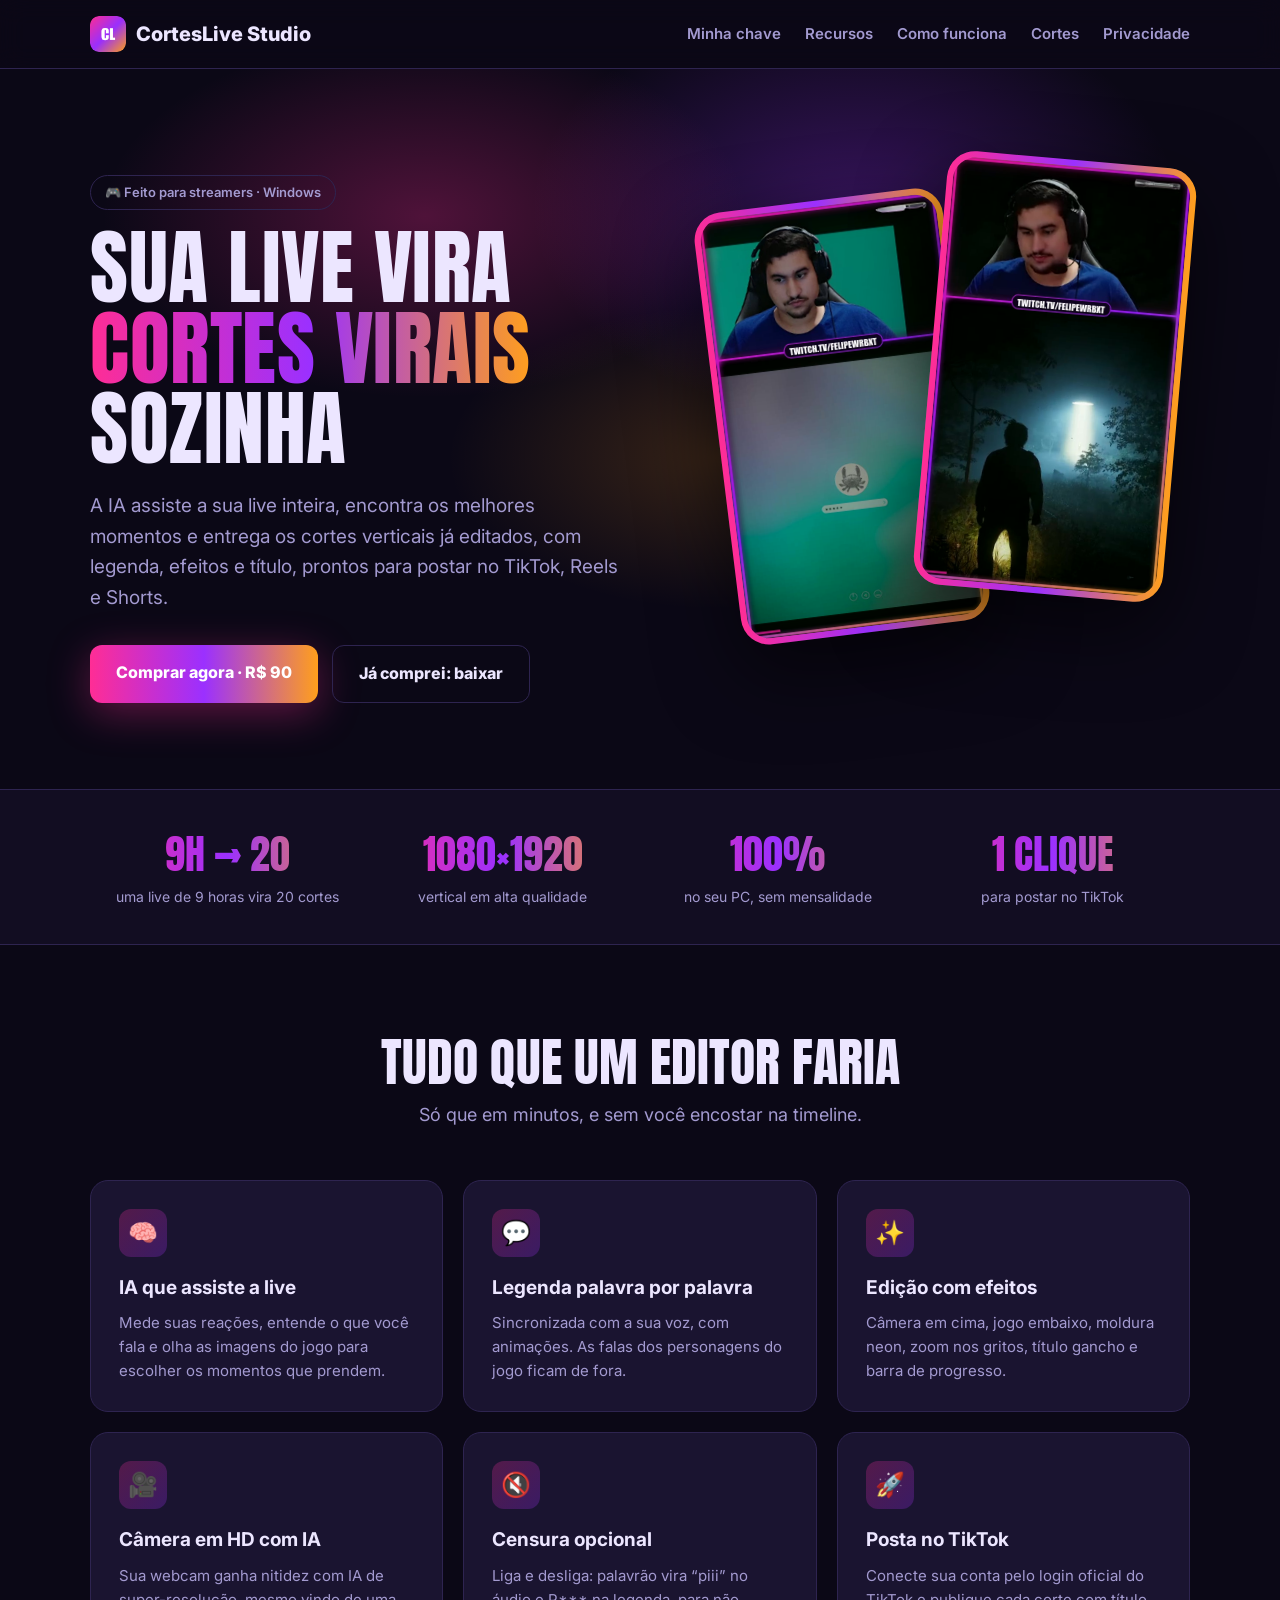
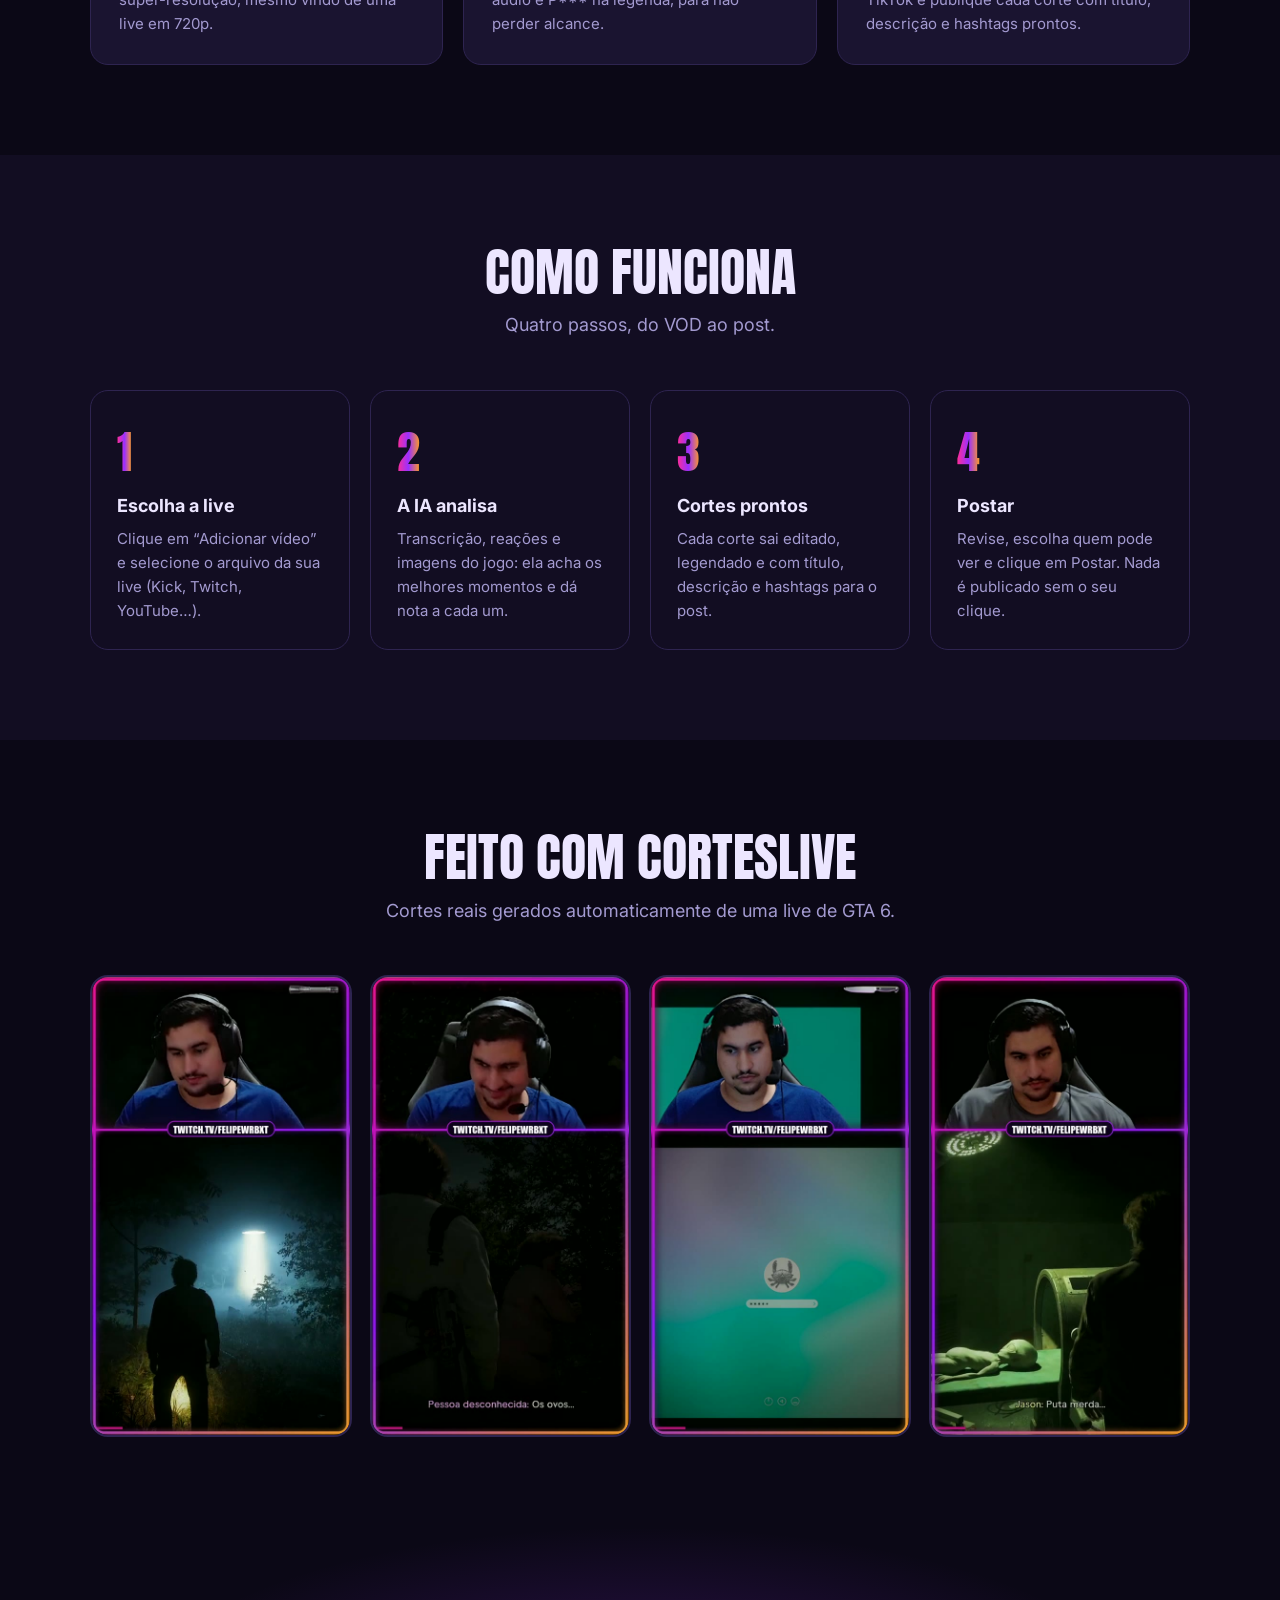
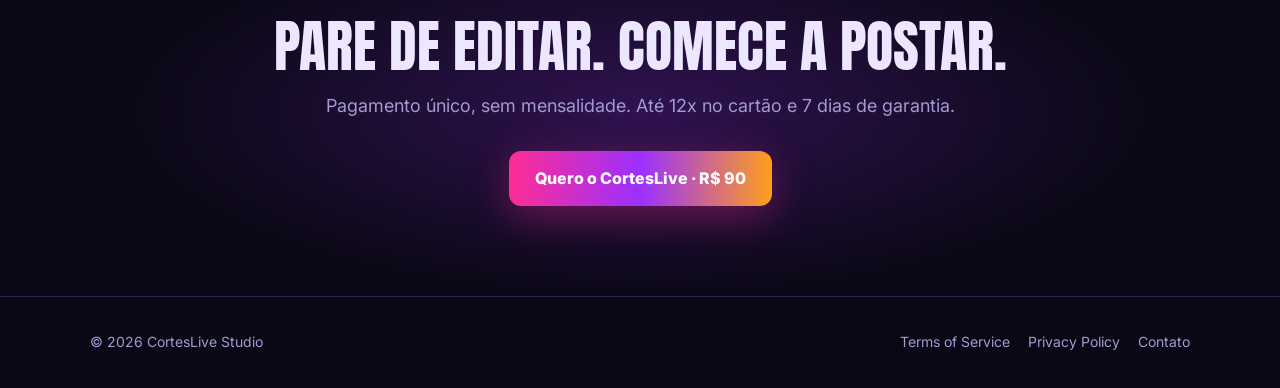
==== index.html @ 5f3146fd "Add files via upload" ====
<!doctype html>
<html lang="pt-BR">
<head>
<meta charset="utf-8">
<meta name="viewport" content="width=device-width, initial-scale=1">
<title>CortesLive Studio · Cortes automáticos das suas lives para TikTok</title>
<meta name="description" content="A IA assiste a sua live, encontra os melhores momentos e entrega cortes verticais editados, com legenda e efeitos, prontos para o TikTok, Reels e Shorts.">
<link rel="icon" href="logo.png">
<link rel="preconnect" href="https://fonts.googleapis.com">
<link rel="preconnect" href="https://fonts.gstatic.com" crossorigin>
<link href="https://fonts.googleapis.com/css2?family=Anton&family=Inter:wght@400;600;800&display=swap" rel="stylesheet">
<link rel="stylesheet" href="style.css">
</head>
<body>
<header><div class="wrap">
  <a class="marca" href="./"><img src="logo.png" alt="">CortesLive Studio</a>
  <nav><a href="minha-chave.html">Minha chave</a><a href="#recursos">Recursos</a><a href="#como">Como funciona</a><a href="#cortes">Cortes</a><a href="privacy.html">Privacidade</a></nav>
</div></header>

<div class="capa"><div class="wrap">
  <div>
    <span class="selo">🎮 Feito para streamers · Windows</span>
    <h1>Sua live vira <span>cortes virais</span> sozinha</h1>
    <p>A IA assiste a sua live inteira, encontra os melhores momentos e entrega os cortes verticais já editados, com legenda, efeitos e título, prontos para postar no TikTok, Reels e Shorts.</p>
    <div class="botoes">
      <a class="bt pri" href="https://pay.hotmart.com/Q108612296G">Comprar agora · R$ 90</a>
      <a class="bt sec" href="minha-chave.html">Já comprei: baixar</a>
    </div>
  </div>
  <div class="celulares">
    <div class="cel a"><img src="corte3.jpg" alt="Exemplo de corte vertical"></div>
    <div class="cel b"><img src="corte2.jpg" alt="Exemplo de corte vertical com OVNI"></div>
  </div>
</div></div>

<div class="numeros"><div class="wrap">
  <div><b>9H → 20</b><span>uma live de 9 horas vira 20 cortes</span></div>
  <div><b>1080×1920</b><span>vertical em alta qualidade</span></div>
  <div><b>100%</b><span>no seu PC, sem mensalidade</span></div>
  <div><b>1 CLIQUE</b><span>para postar no TikTok</span></div>
</div></div>

<section id="recursos"><div class="wrap">
  <div class="titulo-sec"><h2>Tudo que um editor faria</h2><p>Só que em minutos, e sem você encostar na timeline.</p></div>
  <div class="grade">
    <div class="card"><div class="ic">🧠</div><h3>IA que assiste a live</h3><p>Mede suas reações, entende o que você fala e olha as imagens do jogo para escolher os momentos que prendem.</p></div>
    <div class="card"><div class="ic">💬</div><h3>Legenda palavra por palavra</h3><p>Sincronizada com a sua voz, com animações. As falas dos personagens do jogo ficam de fora.</p></div>
    <div class="card"><div class="ic">✨</div><h3>Edição com efeitos</h3><p>Câmera em cima, jogo embaixo, moldura neon, zoom nos gritos, título gancho e barra de progresso.</p></div>
    <div class="card"><div class="ic">🎥</div><h3>Câmera em HD com IA</h3><p>Sua webcam ganha nitidez com IA de super-resolução, mesmo vindo de uma live em 720p.</p></div>
    <div class="card"><div class="ic">🔇</div><h3>Censura opcional</h3><p>Liga e desliga: palavrão vira “piii” no áudio e P*** na legenda, para não perder alcance.</p></div>
    <div class="card"><div class="ic">🚀</div><h3>Posta no TikTok</h3><p>Conecte sua conta pelo login oficial do TikTok e publique cada corte com título, descrição e hashtags prontos.</p></div>
  </div>
</div></section>

<section id="como" style="background:var(--bg2)"><div class="wrap">
  <div class="titulo-sec"><h2>Como funciona</h2><p>Quatro passos, do VOD ao post.</p></div>
  <div class="passos">
    <div class="passo"><h3>Escolha a live</h3><p>Clique em “Adicionar vídeo” e selecione o arquivo da sua live (Kick, Twitch, YouTube…).</p></div>
    <div class="passo"><h3>A IA analisa</h3><p>Transcrição, reações e imagens do jogo: ela acha os melhores momentos e dá nota a cada um.</p></div>
    <div class="passo"><h3>Cortes prontos</h3><p>Cada corte sai editado, legendado e com título, descrição e hashtags para o post.</p></div>
    <div class="passo"><h3>Postar</h3><p>Revise, escolha quem pode ver e clique em Postar. Nada é publicado sem o seu clique.</p></div>
  </div>
</div></section>

<section id="cortes"><div class="wrap">
  <div class="titulo-sec"><h2>Feito com CortesLive</h2><p>Cortes reais gerados automaticamente de uma live de GTA 6.</p></div>
  <div class="galeria">
    <img src="corte2.jpg" alt="Corte: OVNI na floresta">
    <img src="corte1.jpg" alt="Corte de live">
    <img src="corte3.jpg" alt="Corte de live">
    <img src="corte4.jpg" alt="Corte de live">
  </div>
</div></section>

<section class="cta"><div class="wrap">
  <h2>Pare de editar. Comece a postar.</h2>
  <p>Pagamento único, sem mensalidade. Até 12x no cartão e 7 dias de garantia.</p>
  <a class="bt pri" href="https://pay.hotmart.com/Q108612296G">Quero o CortesLive · R$ 90</a>
</div></section>

<footer><div class="wrap">
  <span>© 2026 CortesLive Studio</span>
  <span><a href="terms.html">Terms of Service</a><a href="privacy.html">Privacy Policy</a><a href="mailto:fsmvcsm@gmail.com">Contato</a></span>
</div></footer>
</body>
</html>
---- style.css ----
:root {
  --bg: #0b0816; --bg2: #120d22; --card: #1a1430; --line: #2e2450;
  --txt: #ece6ff; --sub: #a39ad0; --rosa: #ff2d95; --roxo: #9b30ff; --lar: #ff9f1c;
  --grad: linear-gradient(90deg, var(--rosa), var(--roxo) 50%, var(--lar));
}
* { box-sizing: border-box; margin: 0; padding: 0; }
html { scroll-behavior: smooth; }
body { background: var(--bg); color: var(--txt); font: 16px/1.6 'Inter', system-ui, sans-serif; overflow-x: hidden; }
a { color: inherit; text-decoration: none; }
.wrap { max-width: 1140px; margin: 0 auto; padding: 0 20px; }

/* topo */
header { position: sticky; top: 0; z-index: 10; background: rgba(11, 8, 22, .82); backdrop-filter: blur(12px); border-bottom: 1px solid var(--line); }
header .wrap { display: flex; align-items: center; justify-content: space-between; height: 68px; }
.marca { display: flex; align-items: center; gap: 10px; font: 800 20px 'Inter'; }
.marca img { width: 36px; height: 36px; border-radius: 9px; }
nav a { margin-left: 24px; color: var(--sub); font-weight: 600; font-size: 15px; transition: color .2s; }
nav a:hover { color: #fff; }

/* capa */
.capa { position: relative; padding: 90px 0 70px; overflow: hidden; }
.capa::before { content: ""; position: absolute; inset: -30% -10% auto; height: 120%;
  background: radial-gradient(closest-side, rgba(255, 45, 149, .28), transparent 70%) 15% 30% / 60% 60% no-repeat,
              radial-gradient(closest-side, rgba(155, 48, 255, .30), transparent 70%) 85% 20% / 60% 70% no-repeat,
              radial-gradient(closest-side, rgba(255, 159, 28, .18), transparent 70%) 60% 90% / 50% 50% no-repeat; z-index: -1; }
.capa .wrap { display: grid; grid-template-columns: 1.1fr .9fr; gap: 48px; align-items: center; }
.selo { display: inline-block; padding: 6px 14px; border: 1px solid var(--line); border-radius: 999px; color: var(--sub); font-size: 13px; font-weight: 600; margin-bottom: 18px; }
h1 { font: 400 clamp(44px, 7vw, 82px)/.98 'Anton', Impact, sans-serif; letter-spacing: .5px; text-transform: uppercase; }
h1 span { background: var(--grad); -webkit-background-clip: text; background-clip: text; color: transparent; }
.capa p { color: var(--sub); font-size: 19px; margin: 22px 0 32px; max-width: 540px; }
.botoes { display: flex; gap: 14px; flex-wrap: wrap; }
.bt { display: inline-block; padding: 15px 26px; border-radius: 12px; font-weight: 800; }
.bt.pri { background: var(--grad); color: #fff; box-shadow: 0 10px 40px rgba(255, 45, 149, .35); }
.bt.sec { border: 1px solid var(--line); color: var(--txt); }
.bt:hover { transform: translateY(-2px); }
.bt { transition: transform .2s; }

.celulares { position: relative; height: 560px; }
.cel { position: absolute; width: 250px; border-radius: 28px; padding: 6px; background: var(--grad); box-shadow: 0 30px 80px rgba(0, 0, 0, .6); }
.cel img { display: block; width: 100%; border-radius: 23px; }
.cel.a { left: 0; top: 40px; transform: rotate(-7deg); }
.cel.b { right: 10px; top: 0; transform: rotate(5deg); z-index: 2; }

/* números */
.numeros { border-block: 1px solid var(--line); background: var(--bg2); }
.numeros .wrap { display: grid; grid-template-columns: repeat(4, 1fr); text-align: center; padding: 34px 20px; }
.numeros b { display: block; font: 400 40px 'Anton', Impact; background: var(--grad); -webkit-background-clip: text; background-clip: text; color: transparent; }
.numeros span { color: var(--sub); font-size: 14px; }

/* seções */
section { padding: 90px 0; }
.titulo-sec { text-align: center; margin-bottom: 50px; }
.titulo-sec h2 { font: 400 clamp(34px, 5vw, 52px)/1.05 'Anton', Impact; text-transform: uppercase; }
.titulo-sec p { color: var(--sub); margin-top: 12px; font-size: 18px; }
.grade { display: grid; grid-template-columns: repeat(3, 1fr); gap: 20px; }
.card { background: var(--card); border: 1px solid var(--line); border-radius: 18px; padding: 28px; transition: border-color .2s, transform .2s; }
.card:hover { border-color: var(--rosa); transform: translateY(-4px); }
.card .ic { width: 48px; height: 48px; border-radius: 12px; display: grid; place-items: center; font-size: 24px; background: linear-gradient(135deg, rgba(255,45,149,.25), rgba(155,48,255,.25)); margin-bottom: 16px; }
.card h3 { font-size: 19px; margin-bottom: 8px; }
.card p { color: var(--sub); font-size: 15px; }

.passos { counter-reset: p; display: grid; grid-template-columns: repeat(4, 1fr); gap: 20px; }
.passo { position: relative; padding: 26px; border-radius: 18px; background: var(--bg2); border: 1px solid var(--line); }
.passo::before { counter-increment: p; content: counter(p); font: 400 46px 'Anton', Impact; background: var(--grad); -webkit-background-clip: text; background-clip: text; color: transparent; }
.passo h3 { margin: 6px 0; font-size: 18px; }
.passo p { color: var(--sub); font-size: 15px; }

.galeria { display: grid; grid-template-columns: repeat(4, 1fr); gap: 18px; }
.galeria img { width: 100%; border-radius: 18px; border: 2px solid var(--line); transition: transform .25s, border-color .25s; }
.galeria img:hover { transform: scale(1.03); border-color: var(--roxo); }

.cta { text-align: center; background: radial-gradient(closest-side, rgba(155,48,255,.25), transparent) center / 80% 100% no-repeat; }
.cta h2 { font: 400 clamp(34px, 5vw, 56px)/1.05 'Anton', Impact; text-transform: uppercase; }
.cta p { color: var(--sub); margin: 16px 0 30px; font-size: 18px; }

footer { border-top: 1px solid var(--line); padding: 34px 0; color: var(--sub); font-size: 14px; }
footer .wrap { display: flex; justify-content: space-between; flex-wrap: wrap; gap: 14px; }
footer a { margin-left: 18px; }
footer a:hover { color: #fff; }

/* páginas de texto */
.doc { max-width: 820px; margin: 0 auto; padding: 70px 20px 90px; }
.doc h1 { font-size: clamp(40px, 6vw, 64px); margin-bottom: 8px; }
.doc .data { color: var(--sub); margin-bottom: 36px; }
.doc h2 { font-size: 21px; margin: 32px 0 10px; }
.doc p, .doc li { color: #cfc8ee; margin-bottom: 10px; }
.doc ul { padding-left: 22px; }
.doc hr { border: 0; border-top: 1px solid var(--line); margin: 50px 0; }
.doc .lingua { display: inline-block; padding: 4px 12px; border-radius: 999px; background: var(--card); border: 1px solid var(--line); color: var(--sub); font-size: 13px; font-weight: 700; margin-bottom: 14px; }

@media (max-width: 900px) {
  .capa .wrap, .grade, .passos { grid-template-columns: 1fr; }
  .celulares { height: 470px; max-width: 420px; margin: 0 auto; width: 100%; }
  .cel { width: 200px; }
  .galeria { grid-template-columns: repeat(2, 1fr); }
  .numeros .wrap { grid-template-columns: repeat(2, 1fr); gap: 20px; }
  nav a:not(:last-child) { display: none; }
}
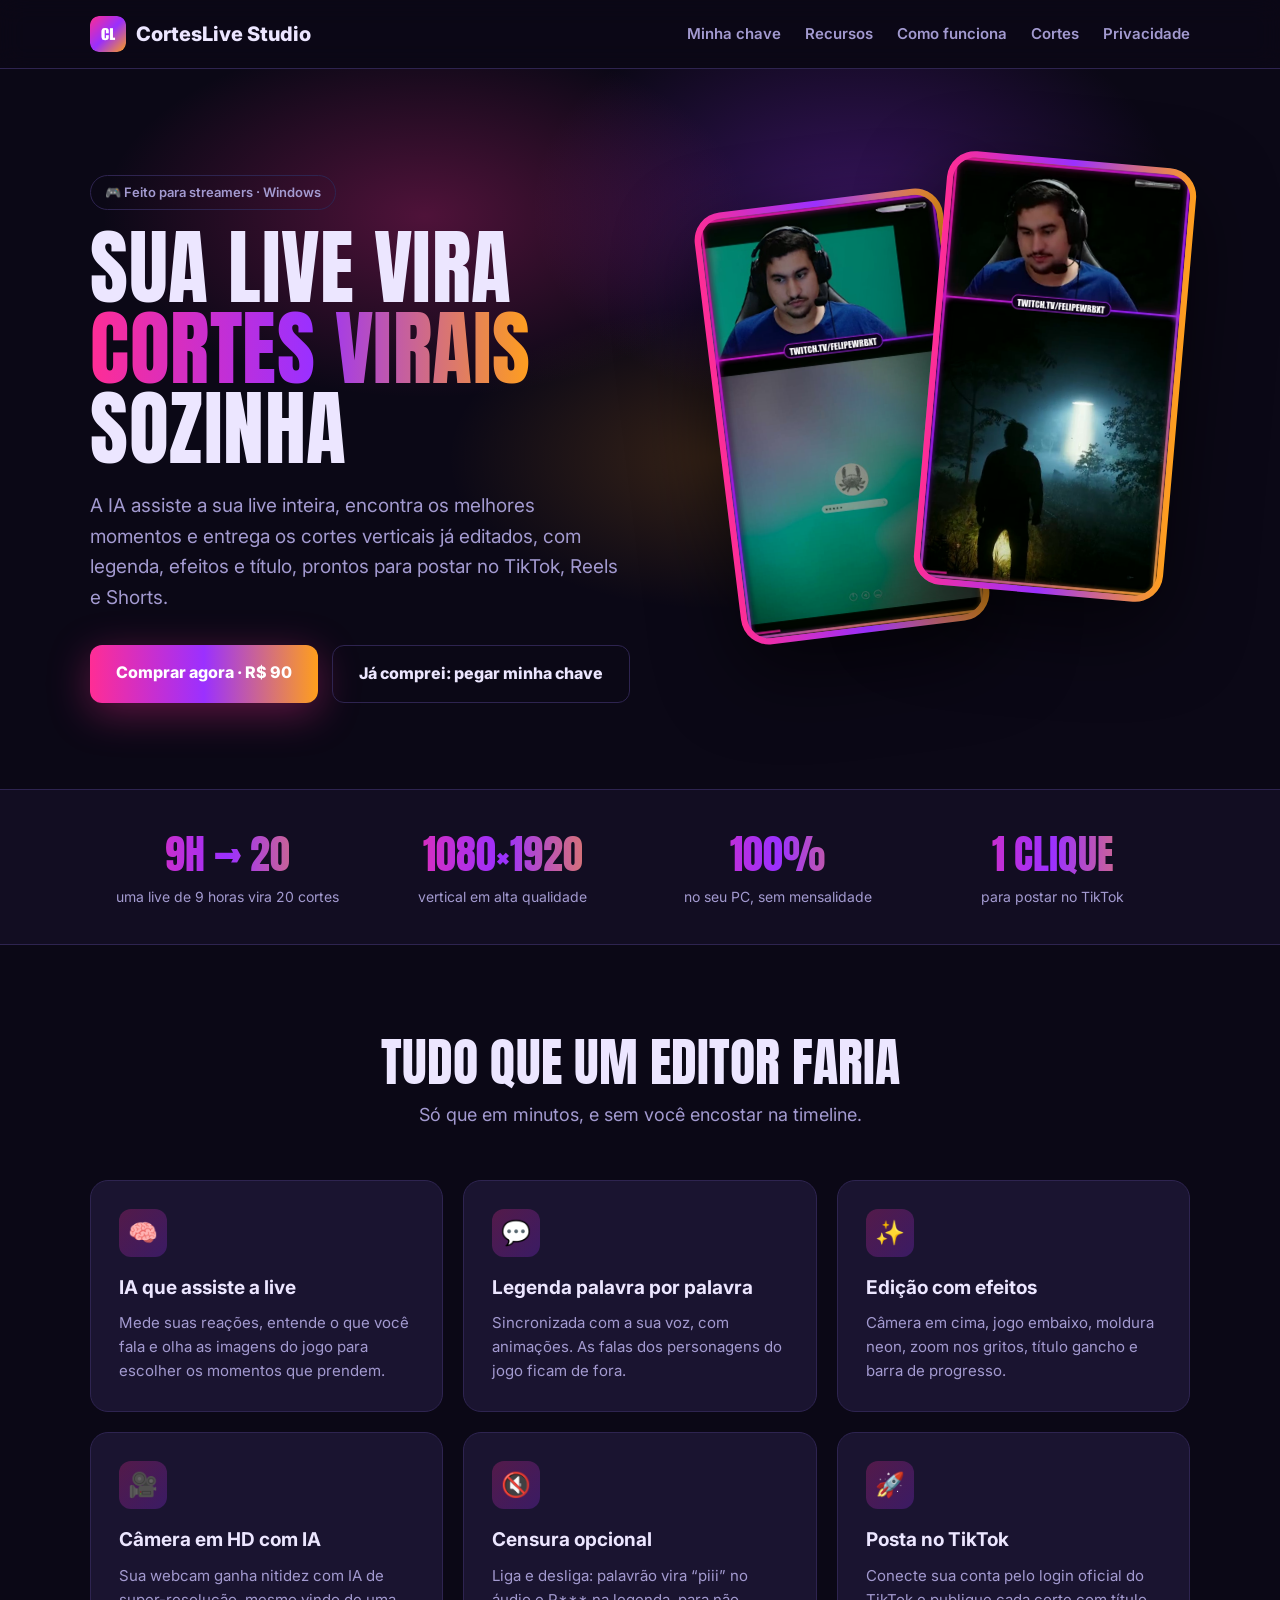
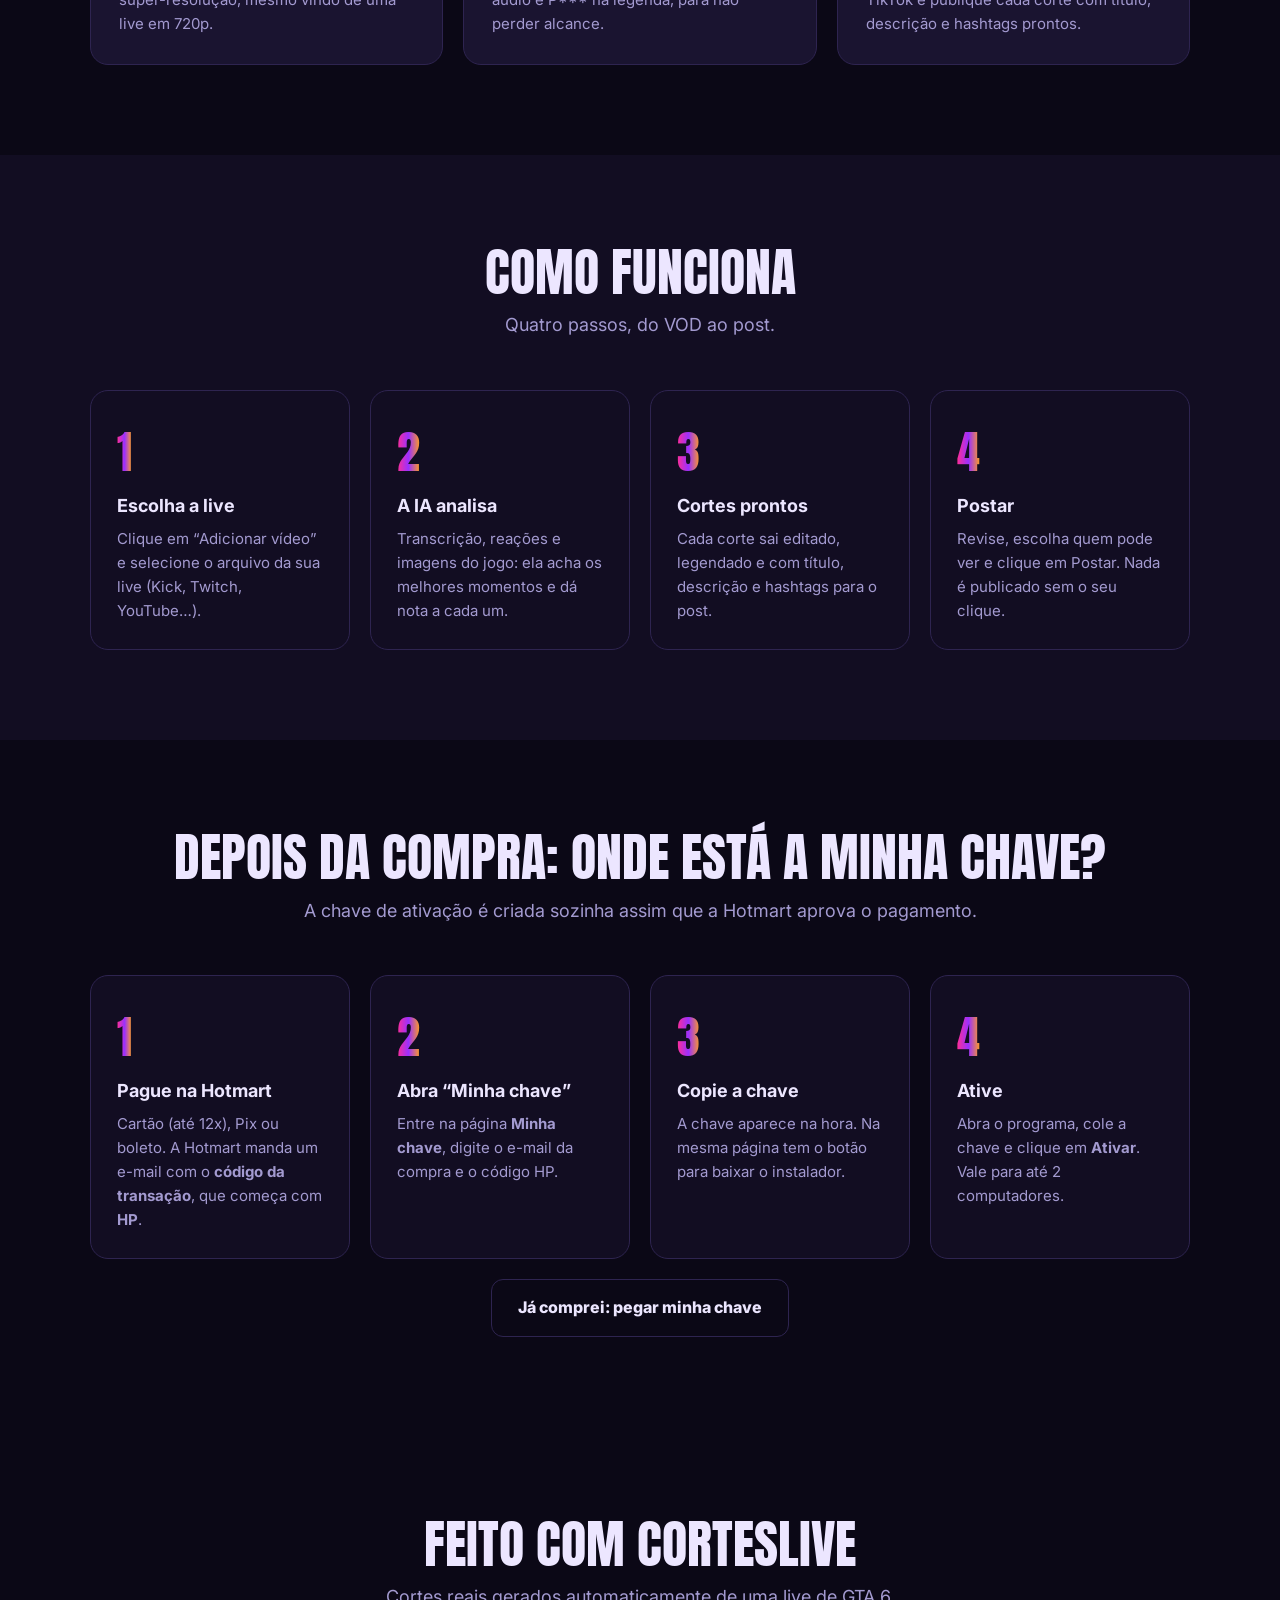
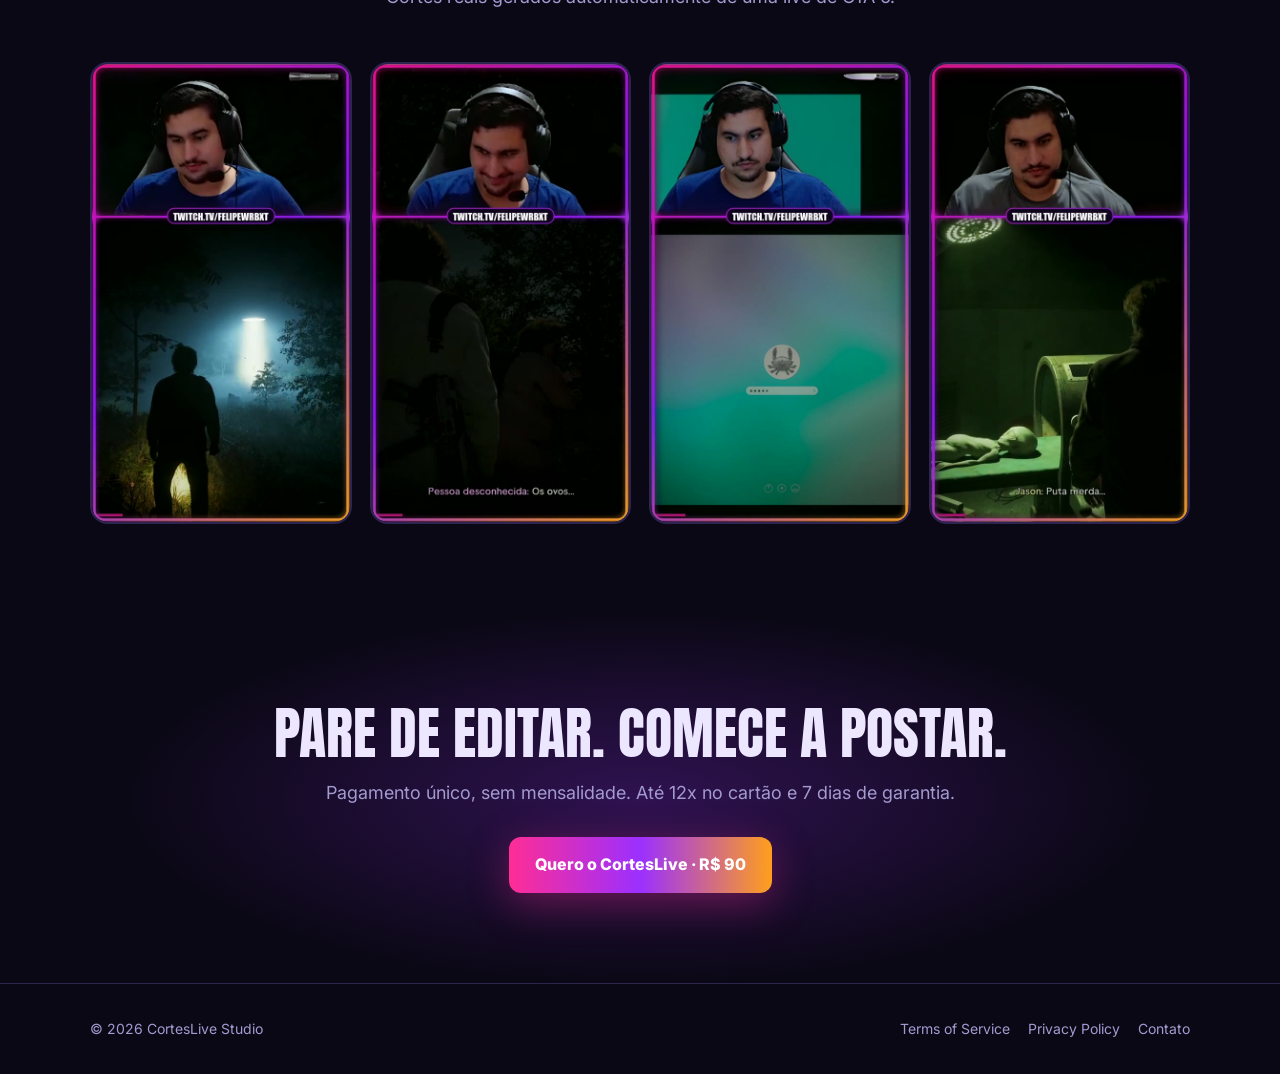
==== commit cc6917bb: "Site: explica onde pegar a chave depois da compra" ====
--- a/index.html
+++ b/index.html
@@ -24,7 +24,7 @@
     <p>A IA assiste a sua live inteira, encontra os melhores momentos e entrega os cortes verticais já editados, com legenda, efeitos e título, prontos para postar no TikTok, Reels e Shorts.</p>
     <div class="botoes">
       <a class="bt pri" href="https://pay.hotmart.com/Q108612296G">Comprar agora · R$ 90</a>
-      <a class="bt sec" href="minha-chave.html">Já comprei: baixar</a>
+      <a class="bt sec" href="minha-chave.html">Já comprei: pegar minha chave</a>
     </div>
   </div>
   <div class="celulares">
@@ -62,6 +62,17 @@
   </div>
 </div></section>
 
+<section id="chave"><div class="wrap">
+  <div class="titulo-sec"><h2>Depois da compra: onde está a minha chave?</h2><p>A chave de ativação é criada sozinha assim que a Hotmart aprova o pagamento.</p></div>
+  <div class="passos">
+    <div class="passo"><h3>Pague na Hotmart</h3><p>Cartão (até 12x), Pix ou boleto. A Hotmart manda um e-mail com o <b>código da transação</b>, que começa com <b>HP</b>.</p></div>
+    <div class="passo"><h3>Abra “Minha chave”</h3><p>Entre na página <a href="minha-chave.html"><b>Minha chave</b></a>, digite o e-mail da compra e o código HP.</p></div>
+    <div class="passo"><h3>Copie a chave</h3><p>A chave aparece na hora. Na mesma página tem o botão para baixar o instalador.</p></div>
+    <div class="passo"><h3>Ative</h3><p>Abra o programa, cole a chave e clique em <b>Ativar</b>. Vale para até 2 computadores.</p></div>
+  </div>
+  <p style="text-align:center;margin-top:20px"><a class="bt sec" href="minha-chave.html">Já comprei: pegar minha chave</a></p>
+</div></section>
+
 <section id="cortes"><div class="wrap">
   <div class="titulo-sec"><h2>Feito com CortesLive</h2><p>Cortes reais gerados automaticamente de uma live de GTA 6.</p></div>
   <div class="galeria">
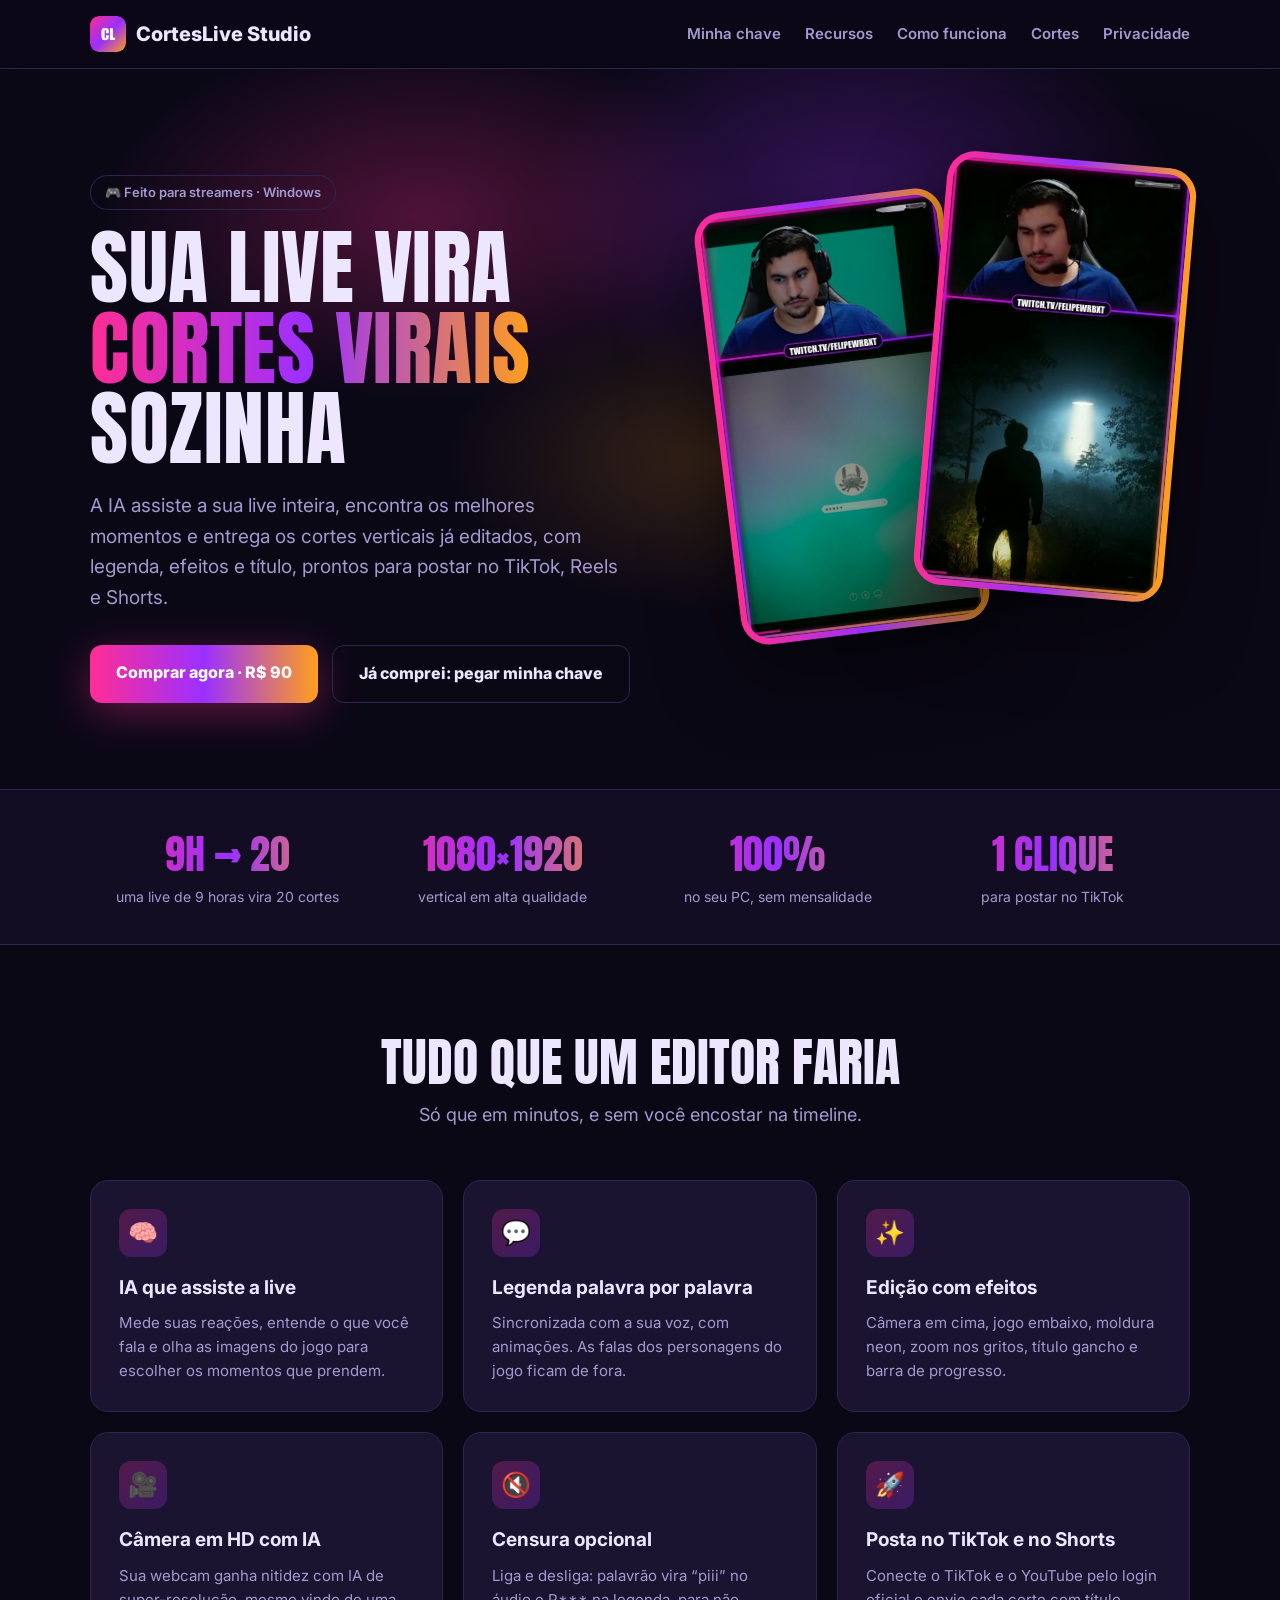
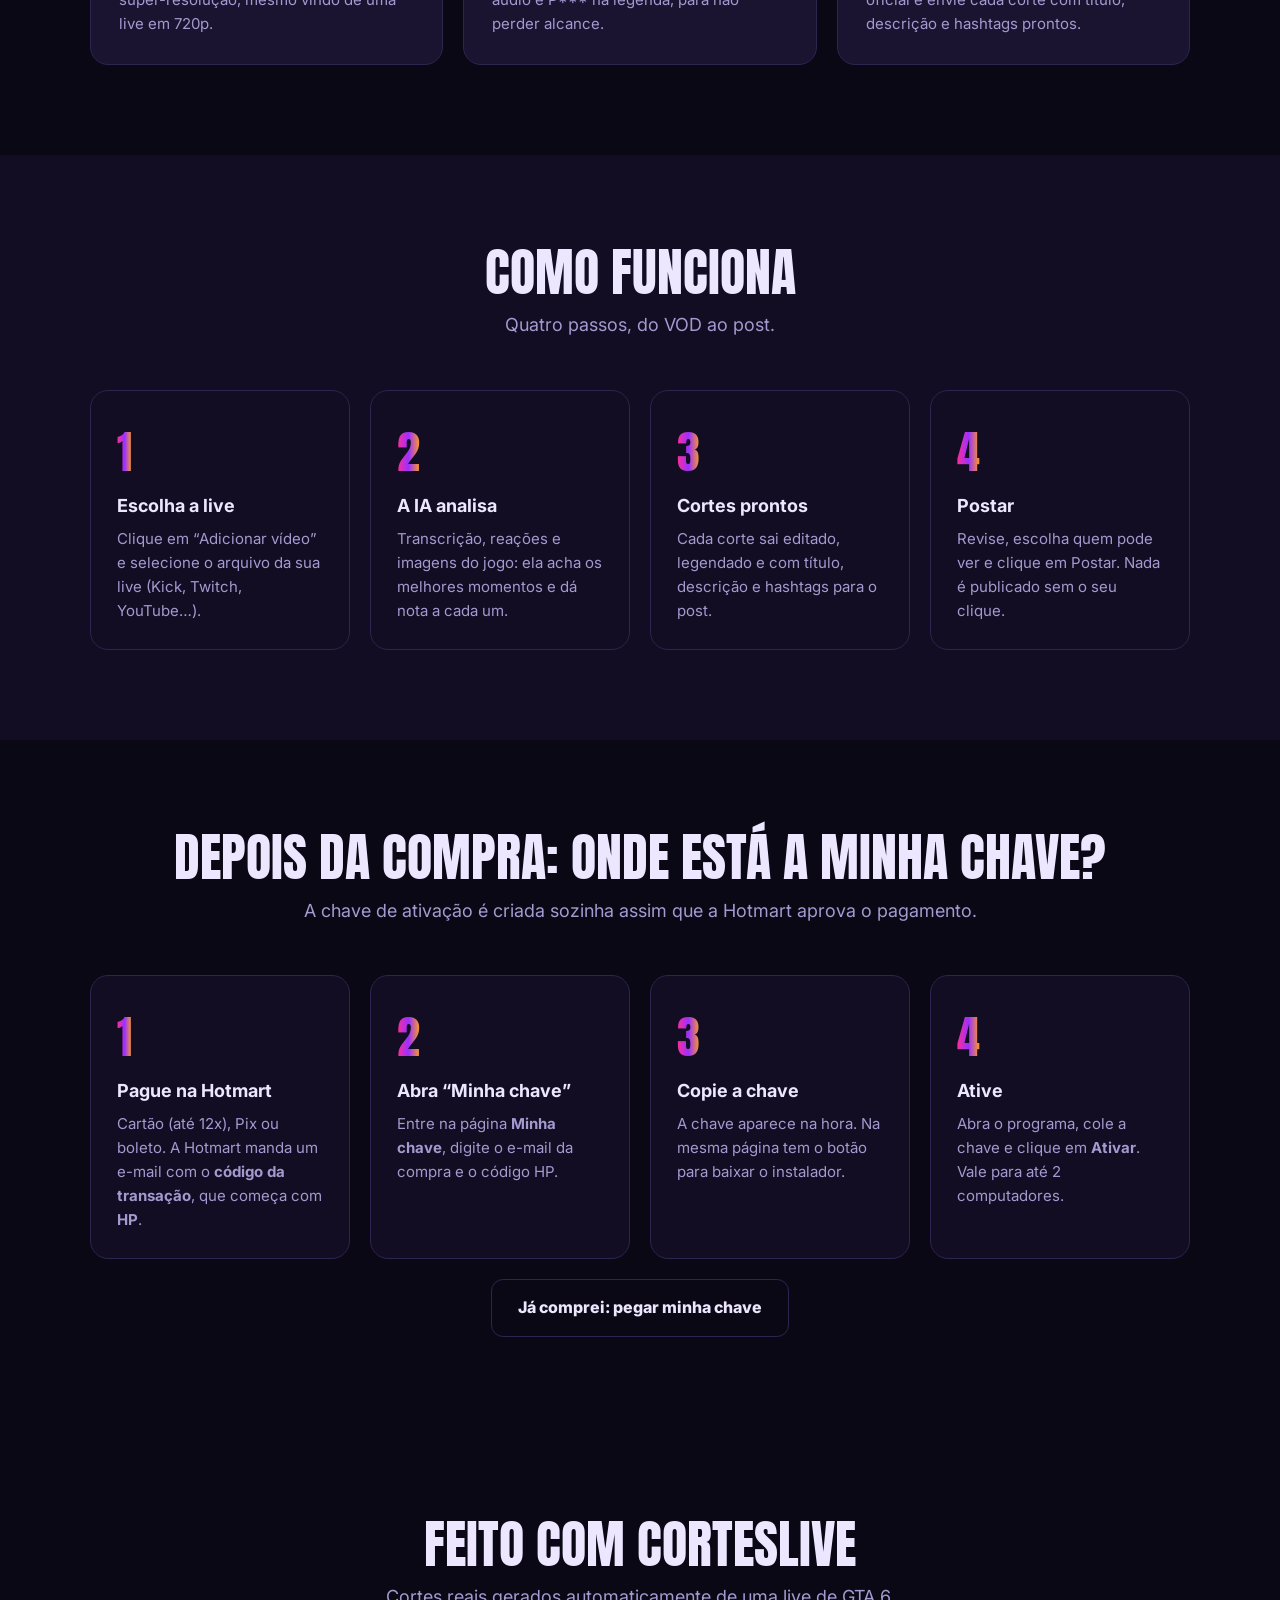
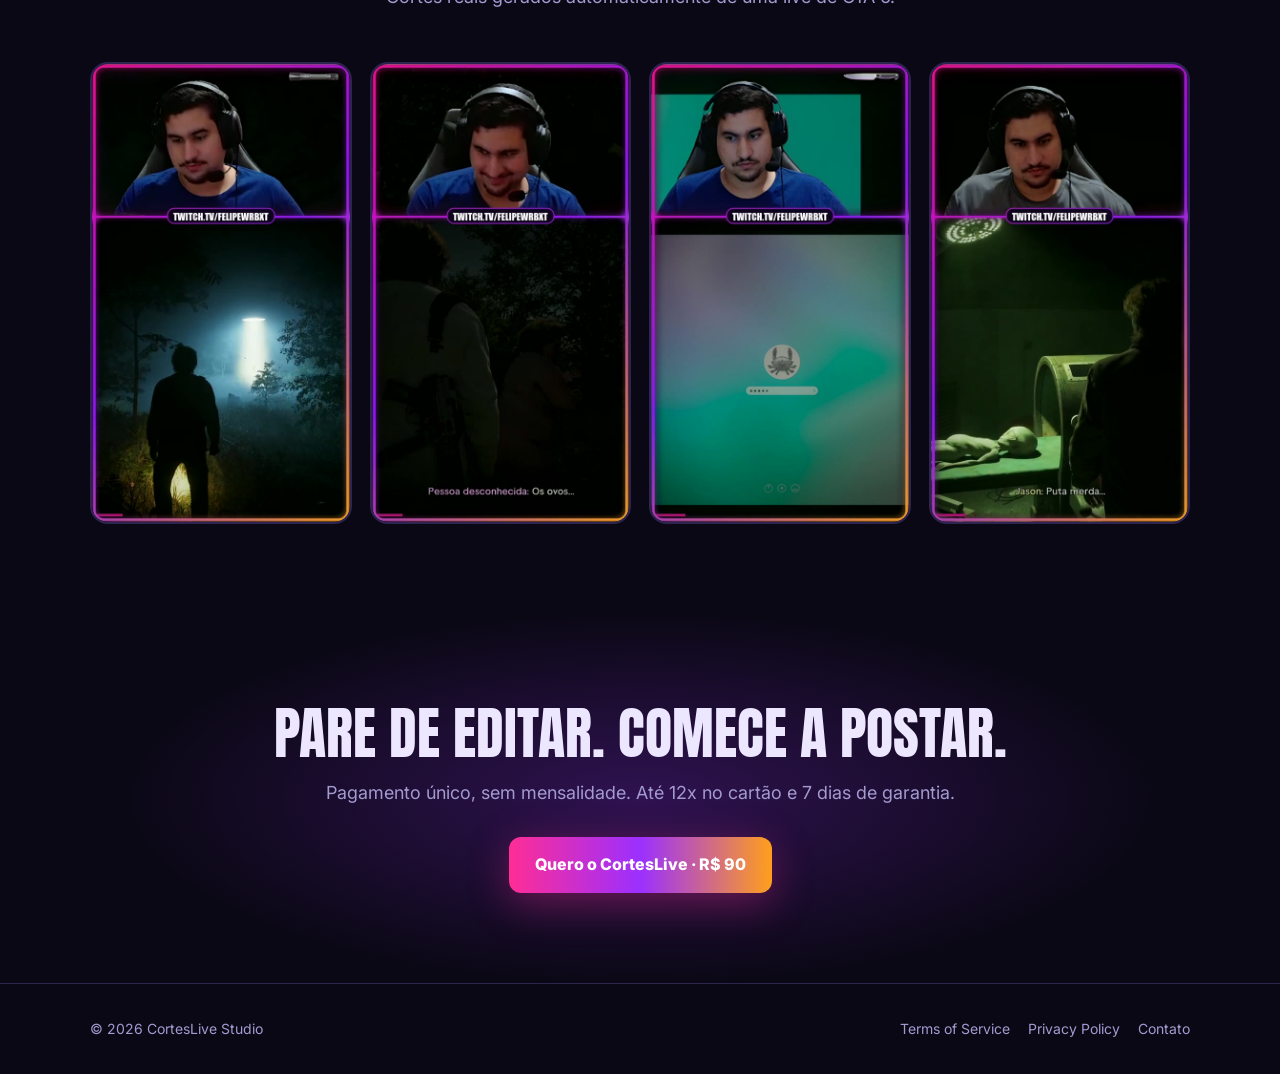
==== commit 1ed1fe16: "Site: menciona postagem no YouTube Shorts" ====
--- a/index.html
+++ b/index.html
@@ -48,7 +48,7 @@
     <div class="card"><div class="ic">✨</div><h3>Edição com efeitos</h3><p>Câmera em cima, jogo embaixo, moldura neon, zoom nos gritos, título gancho e barra de progresso.</p></div>
     <div class="card"><div class="ic">🎥</div><h3>Câmera em HD com IA</h3><p>Sua webcam ganha nitidez com IA de super-resolução, mesmo vindo de uma live em 720p.</p></div>
     <div class="card"><div class="ic">🔇</div><h3>Censura opcional</h3><p>Liga e desliga: palavrão vira “piii” no áudio e P*** na legenda, para não perder alcance.</p></div>
-    <div class="card"><div class="ic">🚀</div><h3>Posta no TikTok</h3><p>Conecte sua conta pelo login oficial do TikTok e publique cada corte com título, descrição e hashtags prontos.</p></div>
+    <div class="card"><div class="ic">🚀</div><h3>Posta no TikTok e no Shorts</h3><p>Conecte o TikTok e o YouTube pelo login oficial e envie cada corte com título, descrição e hashtags prontos.</p></div>
   </div>
 </div></section>
 
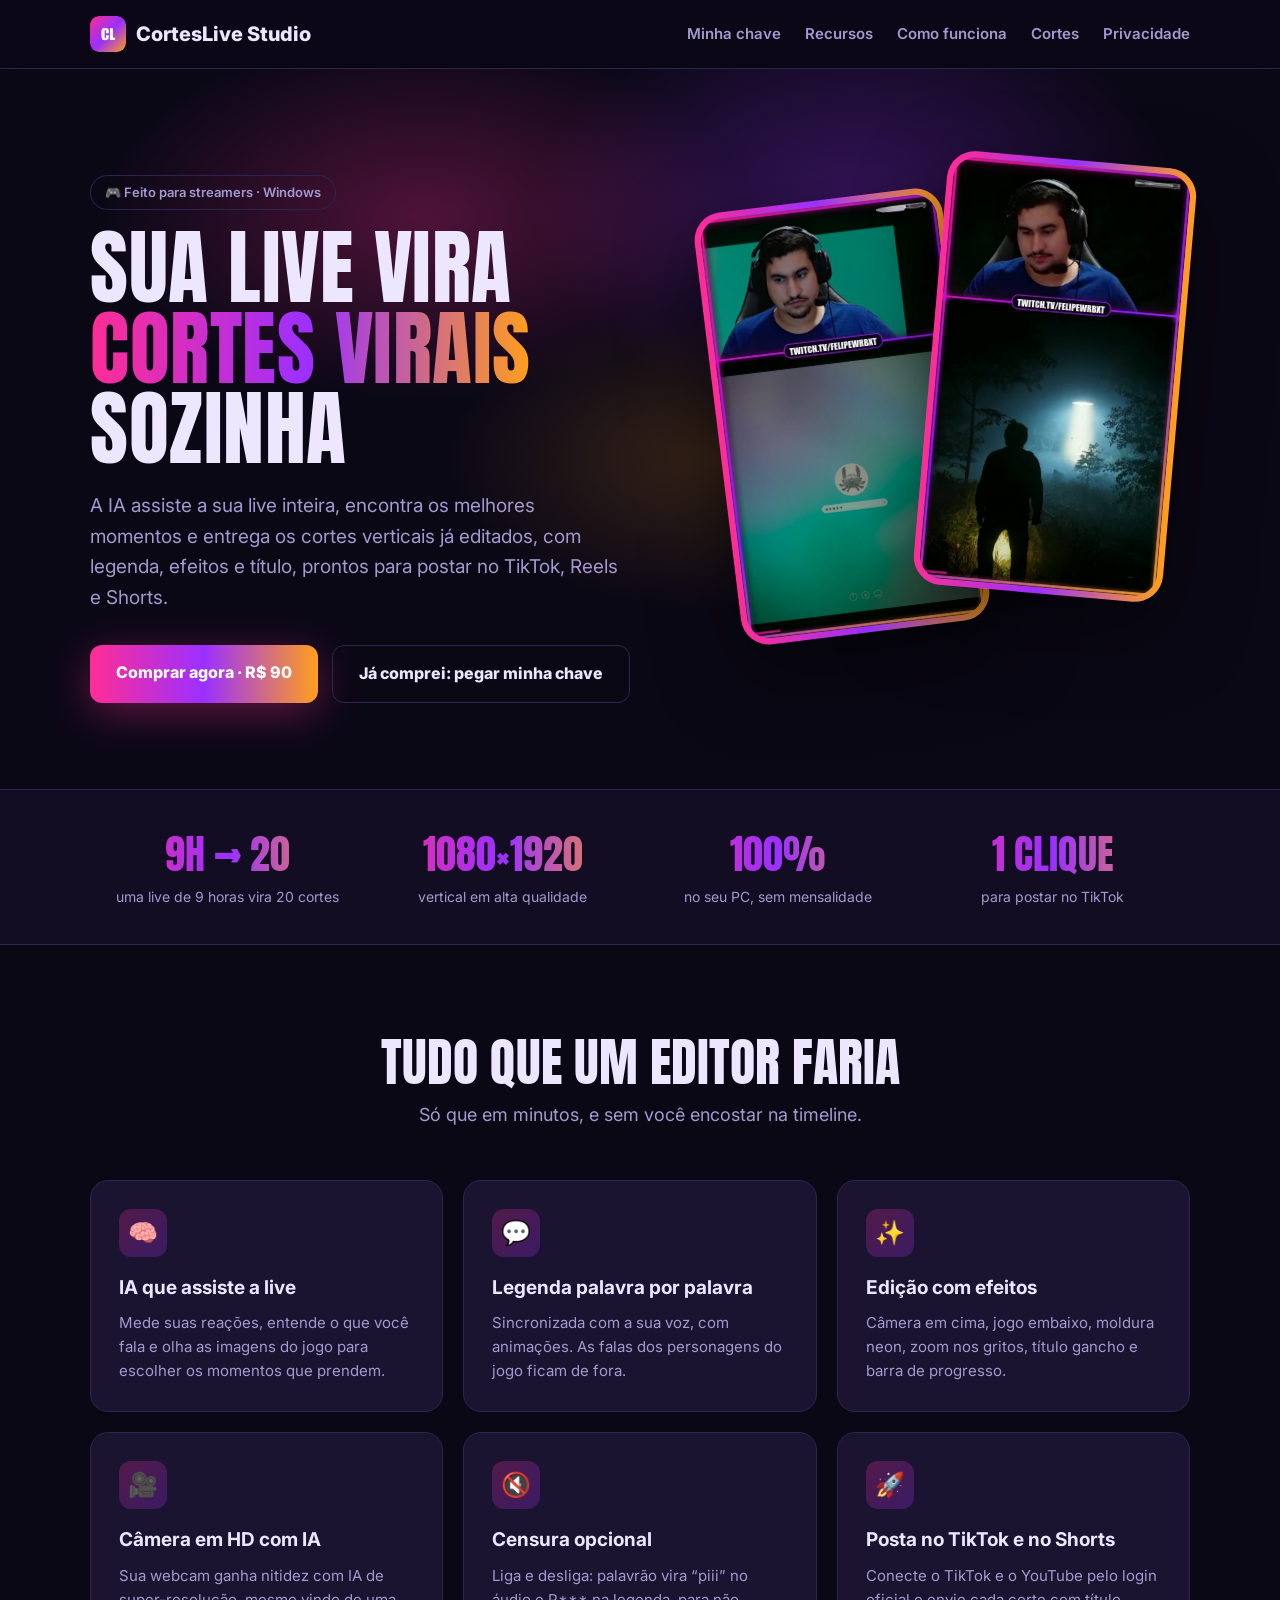
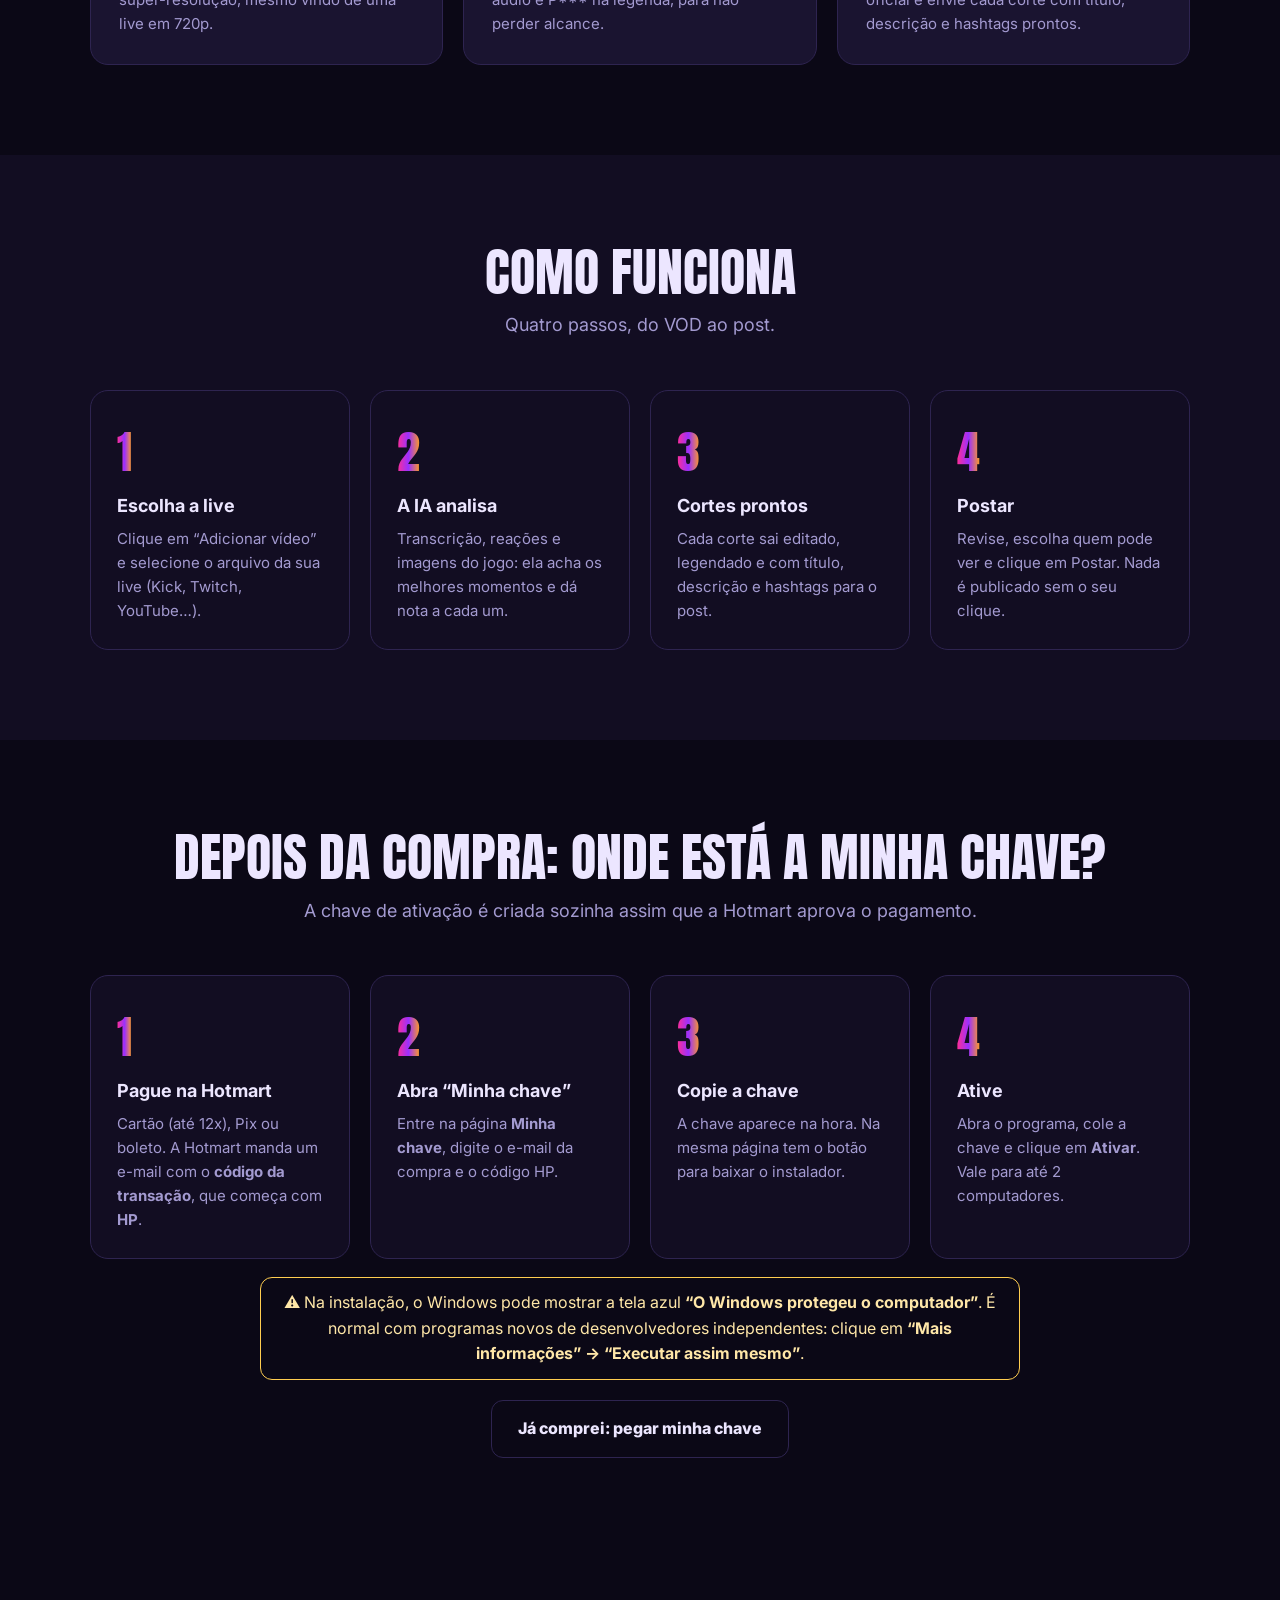
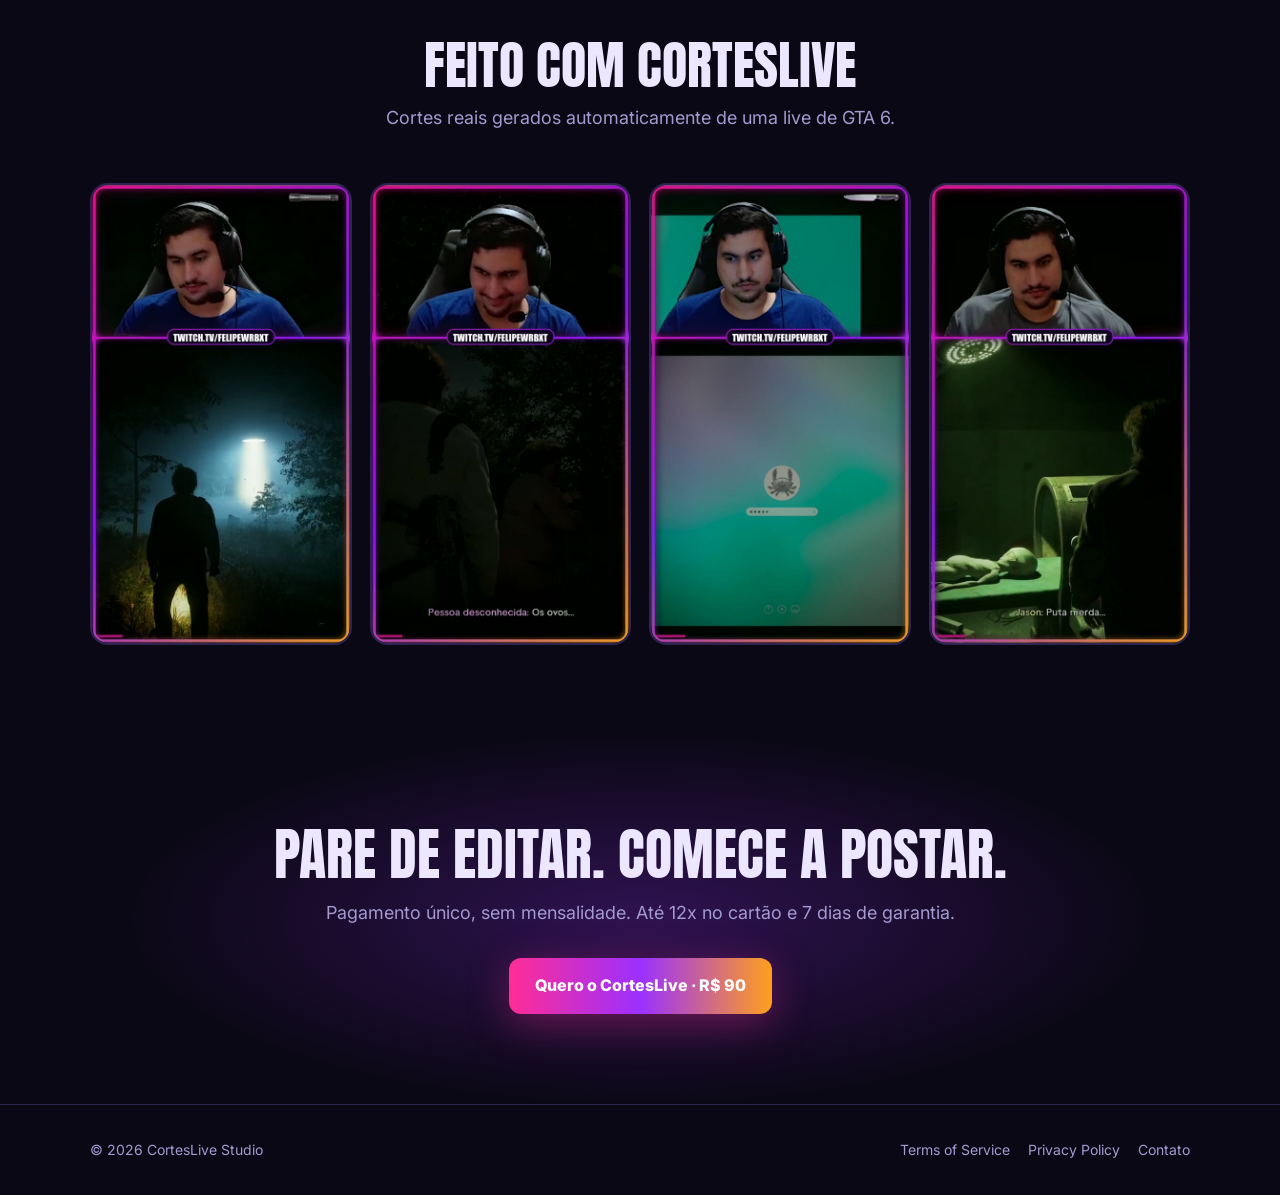
==== commit 44442df6: "Site: aviso da tela azul do Windows" ====
--- a/index.html
+++ b/index.html
@@ -70,6 +70,9 @@
     <div class="passo"><h3>Copie a chave</h3><p>A chave aparece na hora. Na mesma página tem o botão para baixar o instalador.</p></div>
     <div class="passo"><h3>Ative</h3><p>Abra o programa, cole a chave e clique em <b>Ativar</b>. Vale para até 2 computadores.</p></div>
   </div>
+  <p style="max-width:760px;margin:18px auto 0;padding:12px 16px;border:1px solid #FFCD50;border-radius:12px;color:#FFE7A8;text-align:center">
+    ⚠ Na instalação, o Windows pode mostrar a tela azul <b>“O Windows protegeu o computador”</b>. É normal com
+    programas novos de desenvolvedores independentes: clique em <b>“Mais informações” → “Executar assim mesmo”</b>.</p>
   <p style="text-align:center;margin-top:20px"><a class="bt sec" href="minha-chave.html">Já comprei: pegar minha chave</a></p>
 </div></section>
 
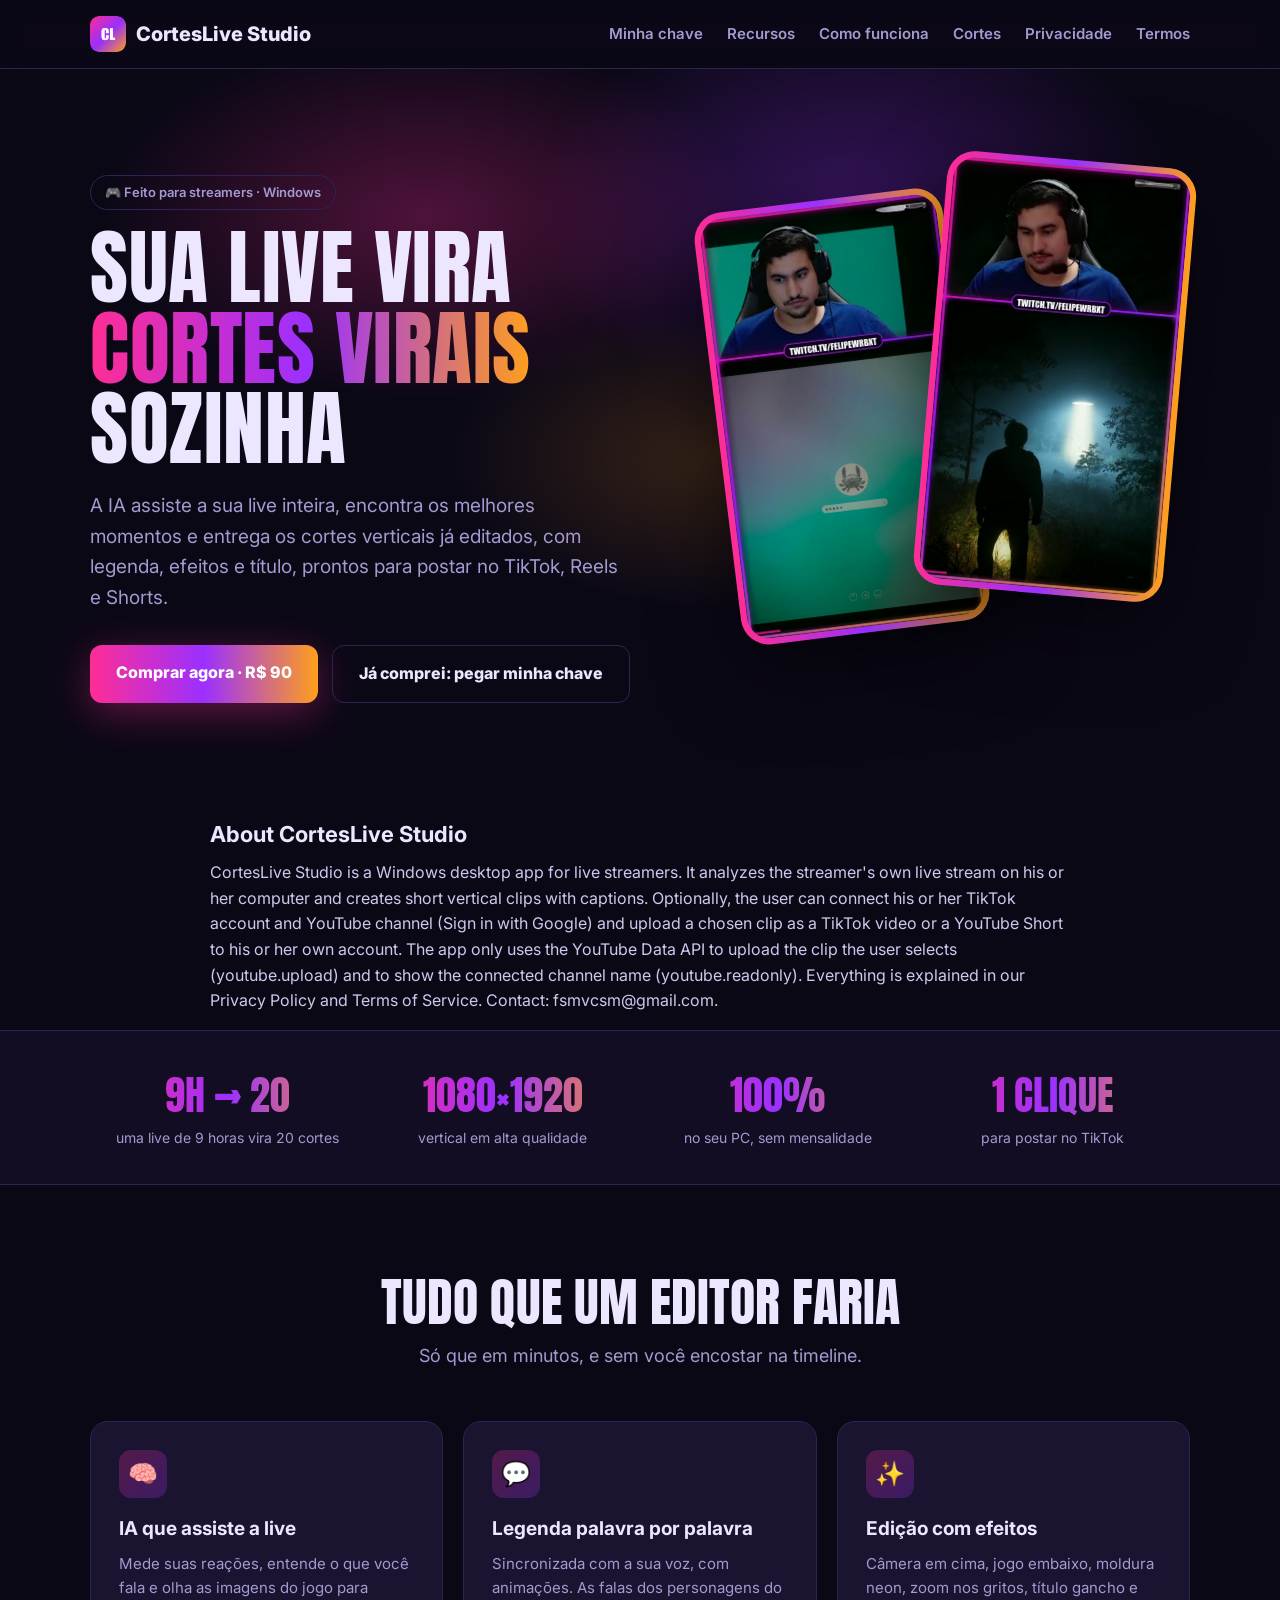
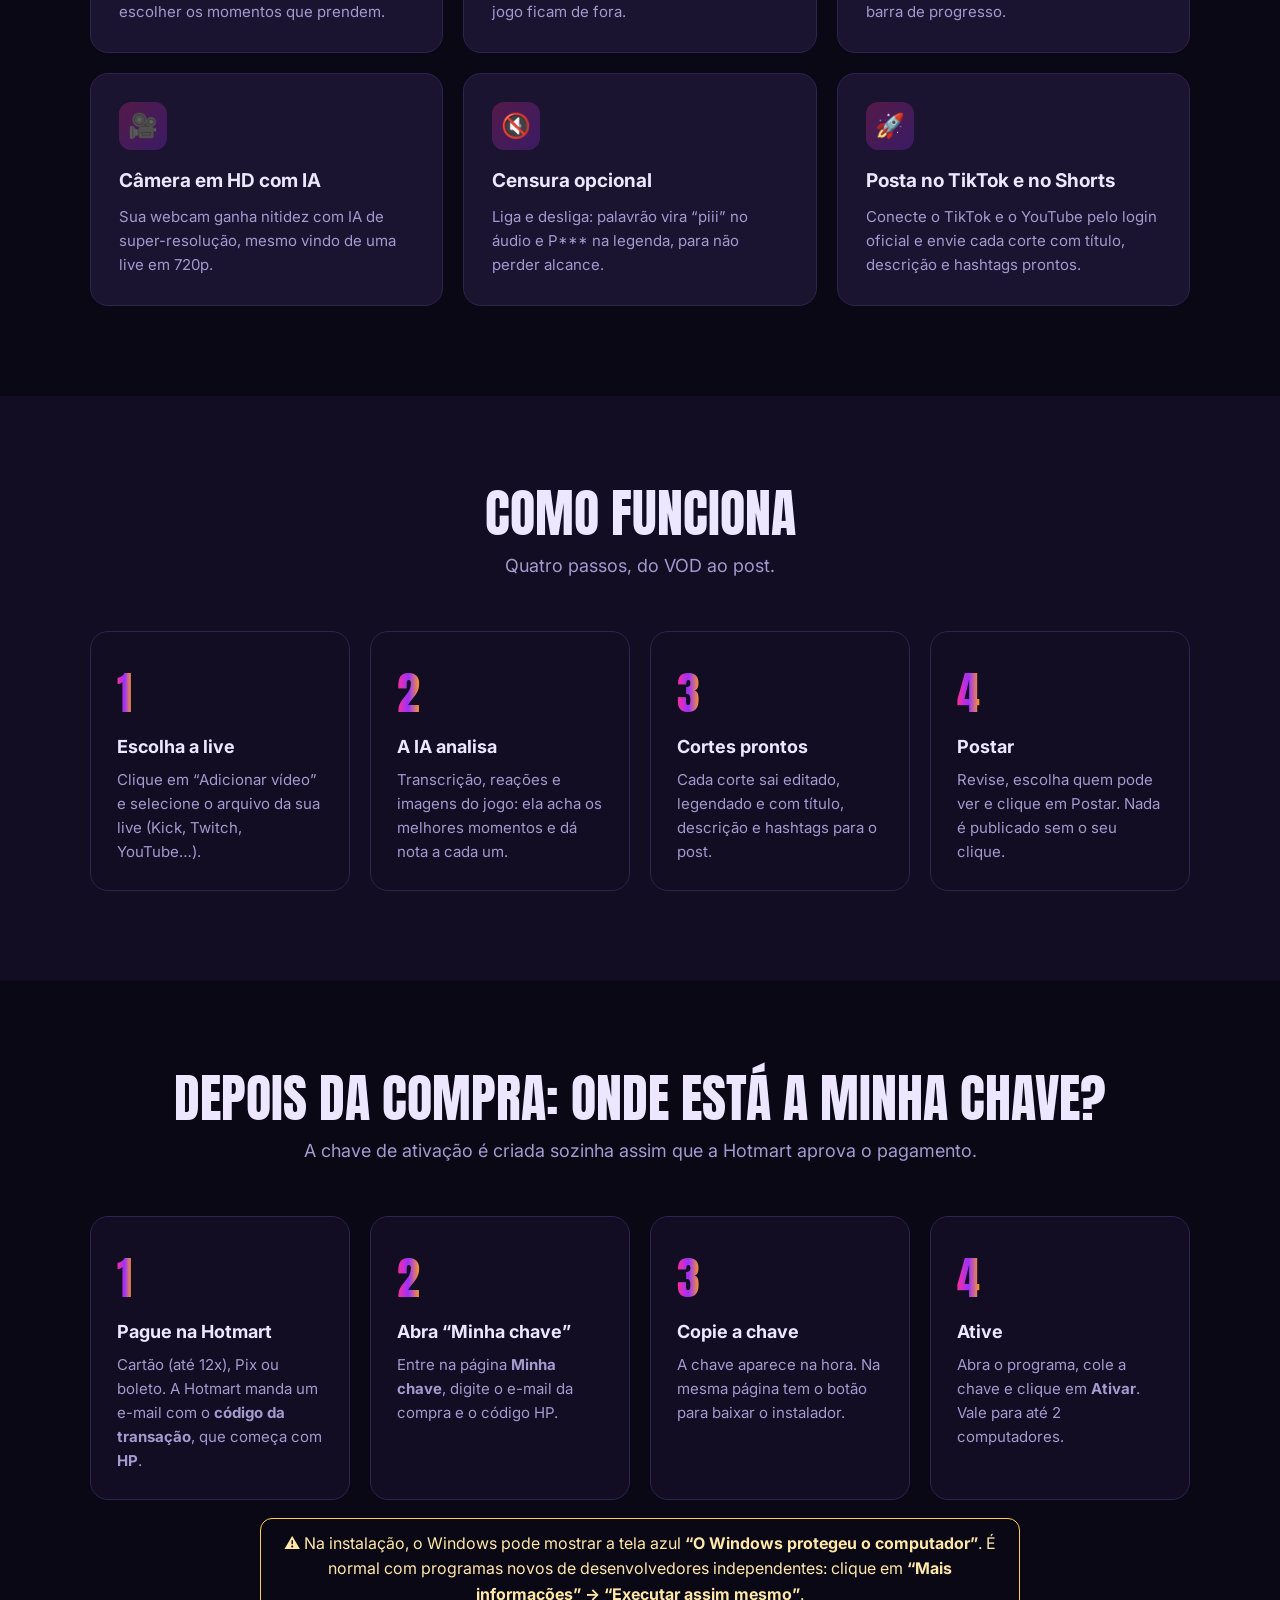
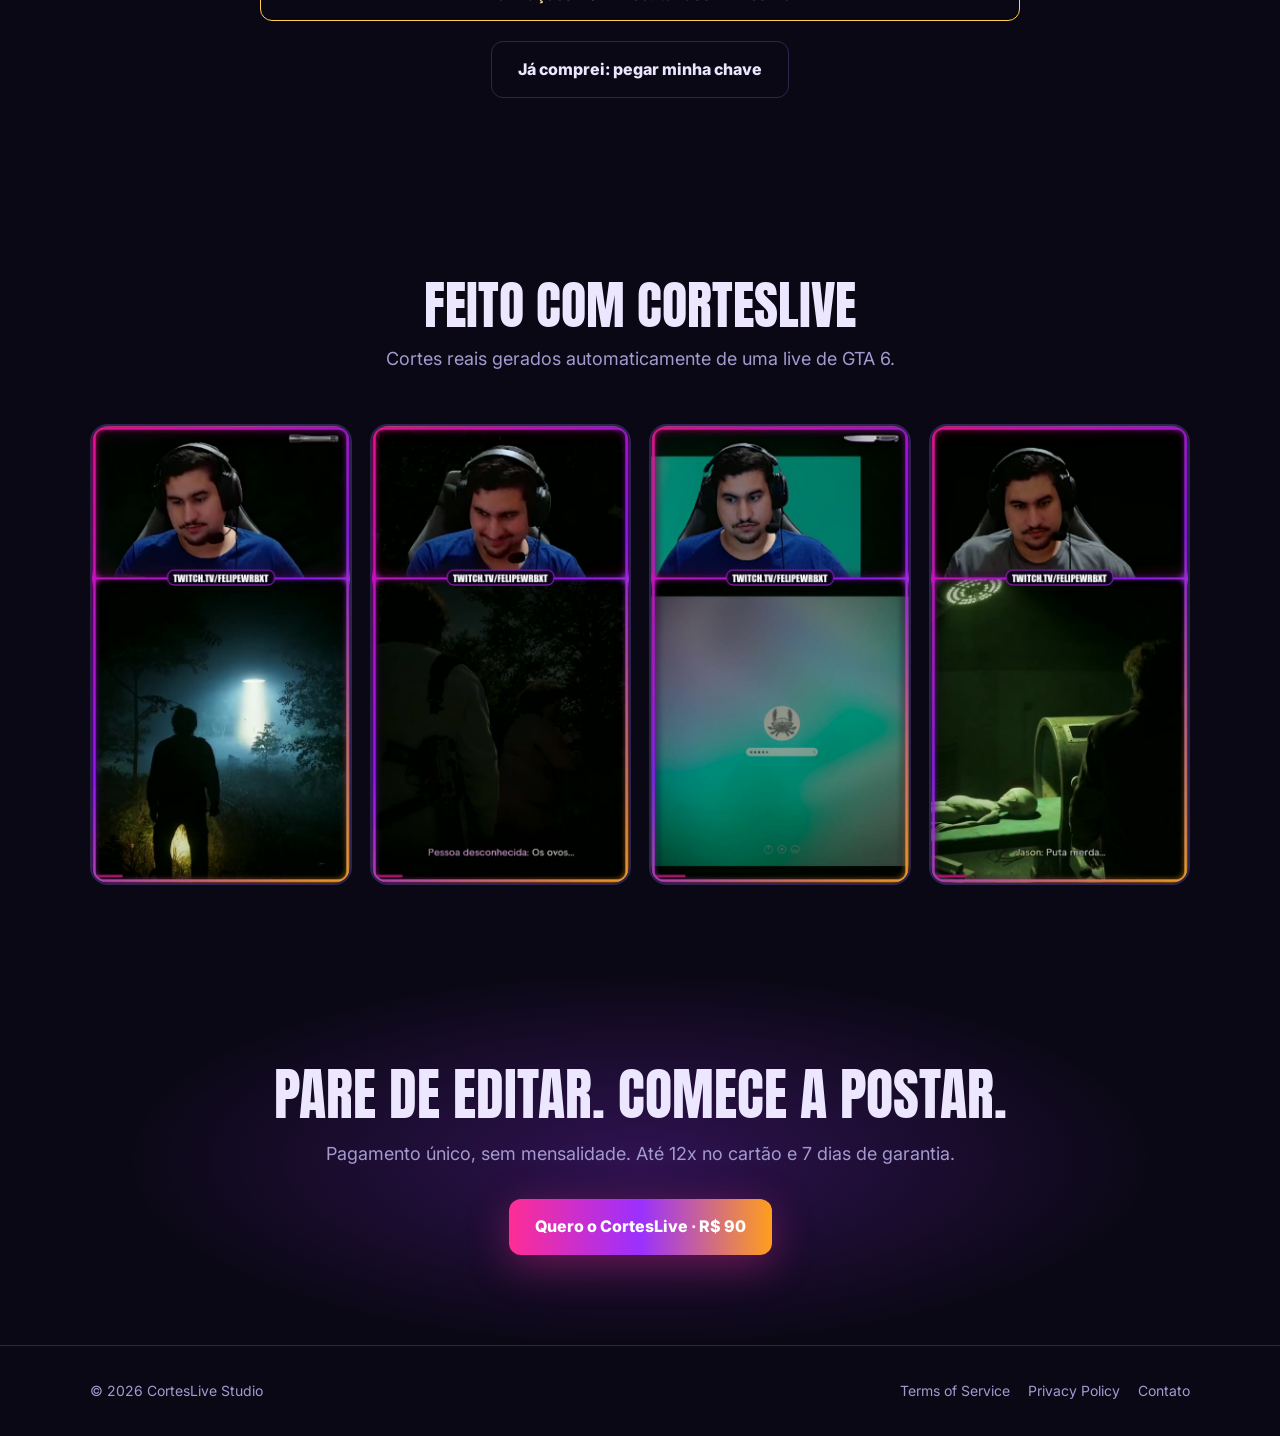
==== commit ef98c274: "Site: secao About e politica completa (Limited Use)" ====
--- a/index.html
+++ b/index.html
@@ -14,7 +14,7 @@
 <body>
 <header><div class="wrap">
   <a class="marca" href="./"><img src="logo.png" alt="">CortesLive Studio</a>
-  <nav><a href="minha-chave.html">Minha chave</a><a href="#recursos">Recursos</a><a href="#como">Como funciona</a><a href="#cortes">Cortes</a><a href="privacy.html">Privacidade</a></nav>
+  <nav><a href="minha-chave.html">Minha chave</a><a href="#recursos">Recursos</a><a href="#como">Como funciona</a><a href="#cortes">Cortes</a><a href="privacy.html">Privacidade</a><a href="terms.html">Termos</a></nav>
 </div></header>
 
 <div class="capa"><div class="wrap">
@@ -32,6 +32,11 @@
     <div class="cel b"><img src="corte2.jpg" alt="Exemplo de corte vertical com OVNI"></div>
   </div>
 </div></div>
+
+<section id="sobre" style="padding:28px 0 8px"><div class="wrap" style="max-width:900px">
+  <h2 style="font-size:22px;margin:0 0 8px">About CortesLive Studio</h2>
+  <p style="color:#cfc8ee;line-height:1.6;margin:0 0 8px">CortesLive Studio is a Windows desktop app for live streamers. It analyzes the streamer's own live stream on his or her computer and creates short vertical clips with captions. Optionally, the user can connect his or her TikTok account and YouTube channel (Sign in with Google) and upload a chosen clip as a TikTok video or a YouTube Short to his or her own account. The app only uses the YouTube Data API to upload the clip the user selects (youtube.upload) and to show the connected channel name (youtube.readonly). Everything is explained in our <a href="privacy.html">Privacy Policy</a> and <a href="terms.html">Terms of Service</a>. Contact: <a href="mailto:fsmvcsm@gmail.com">fsmvcsm@gmail.com</a>.</p>
+</div></section>
 
 <div class="numeros"><div class="wrap">
   <div><b>9H → 20</b><span>uma live de 9 horas vira 20 cortes</span></div>
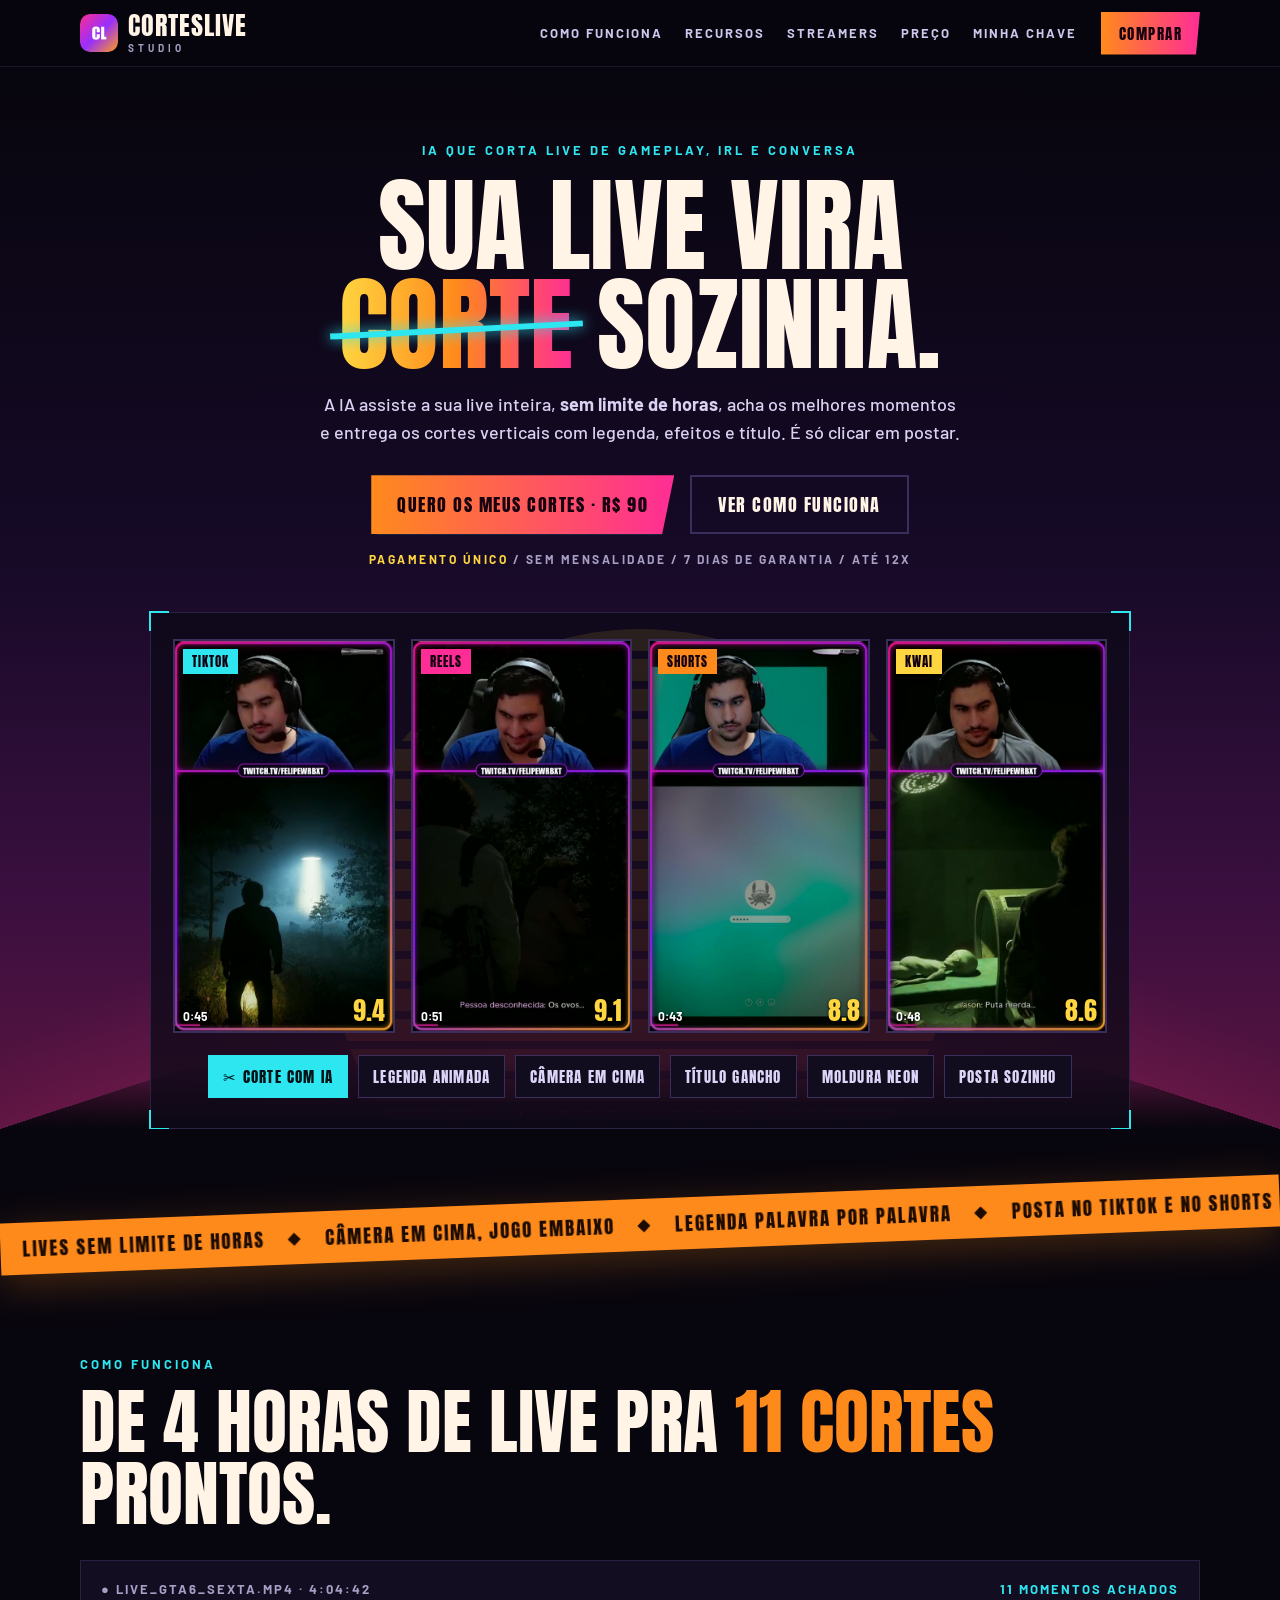
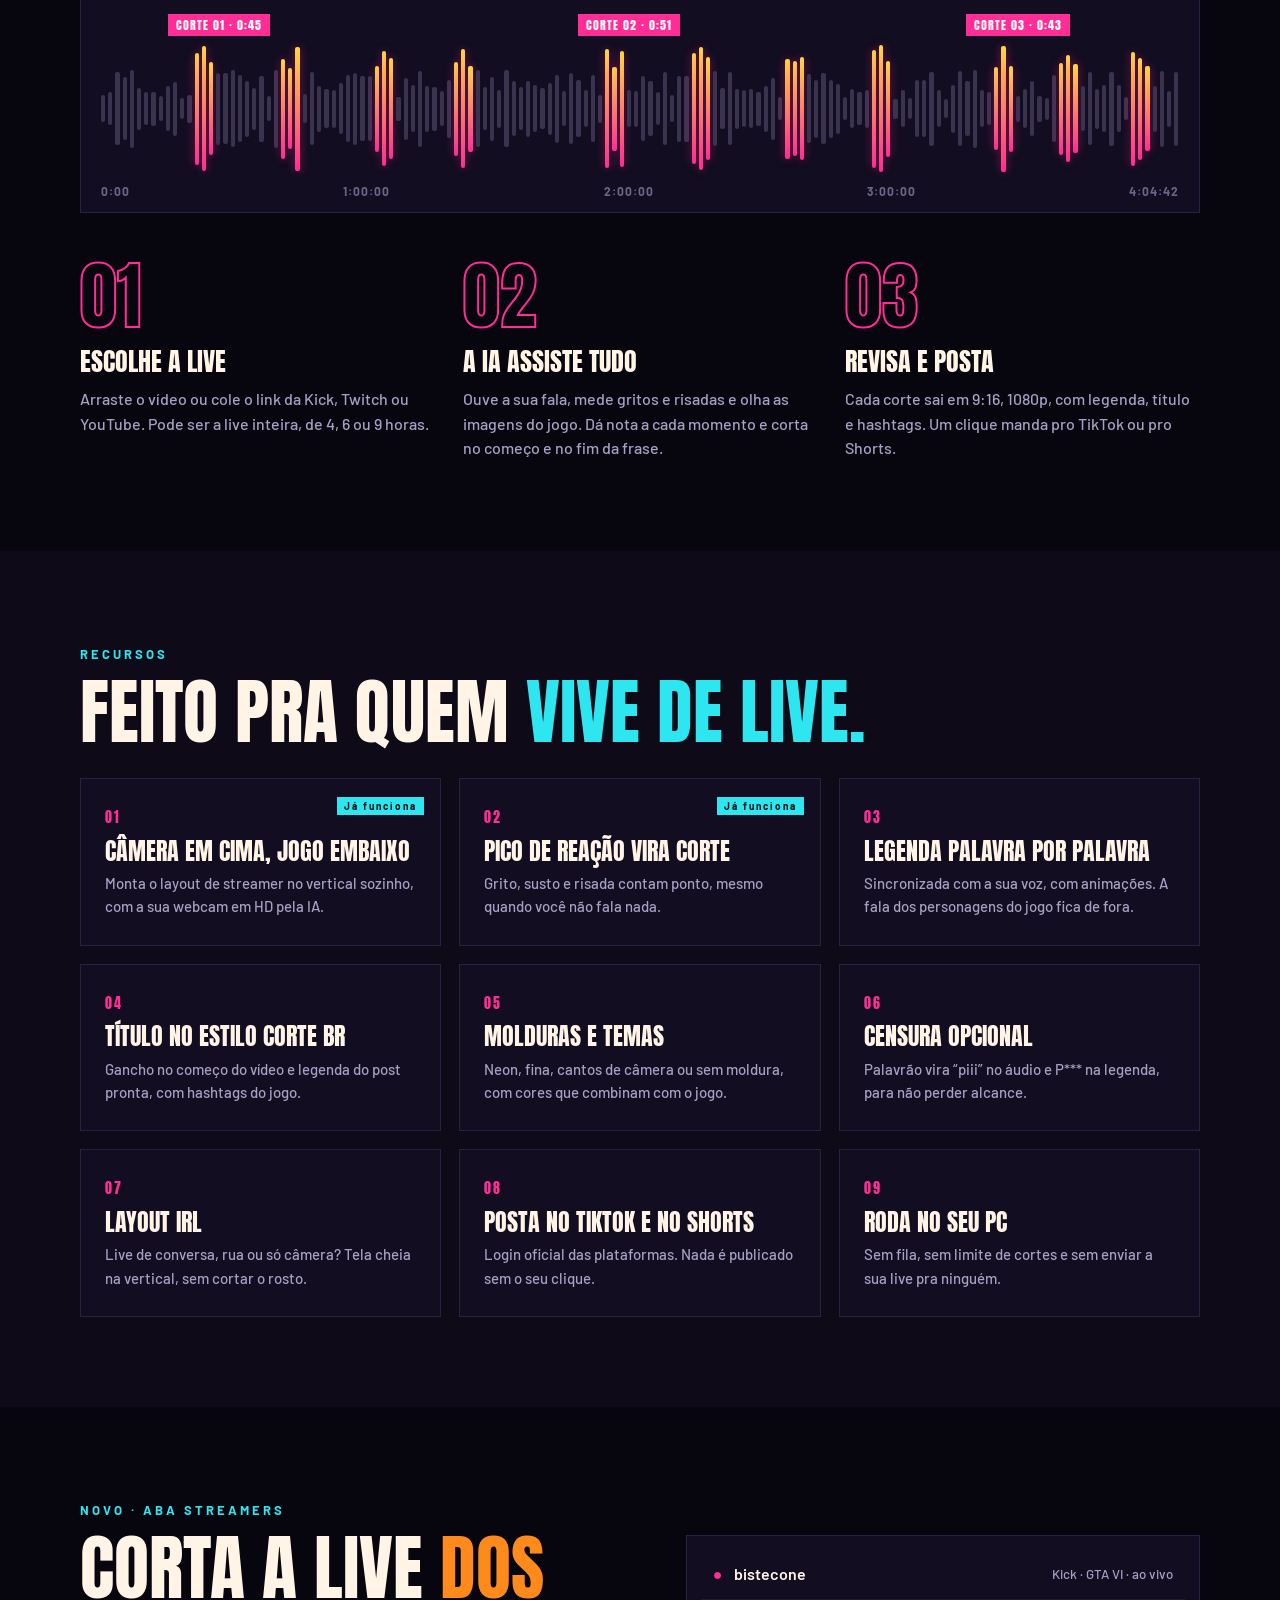
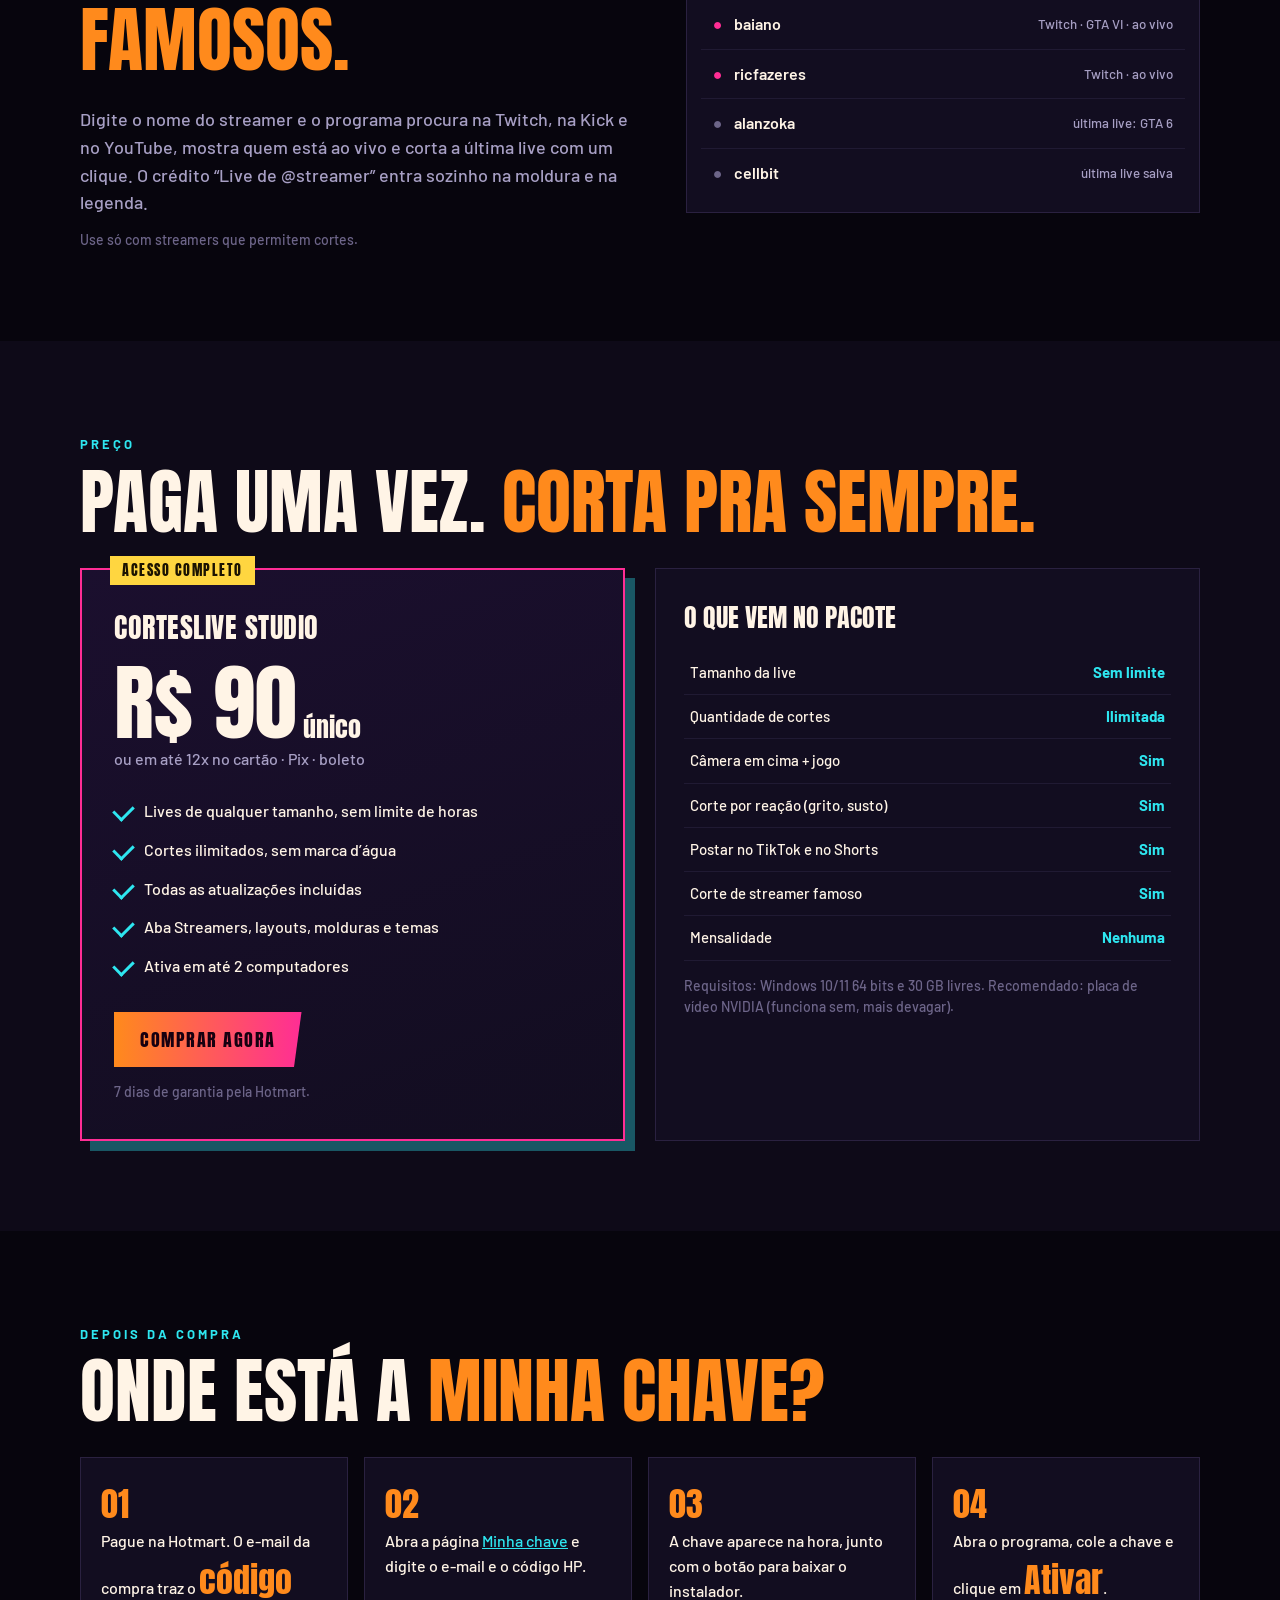
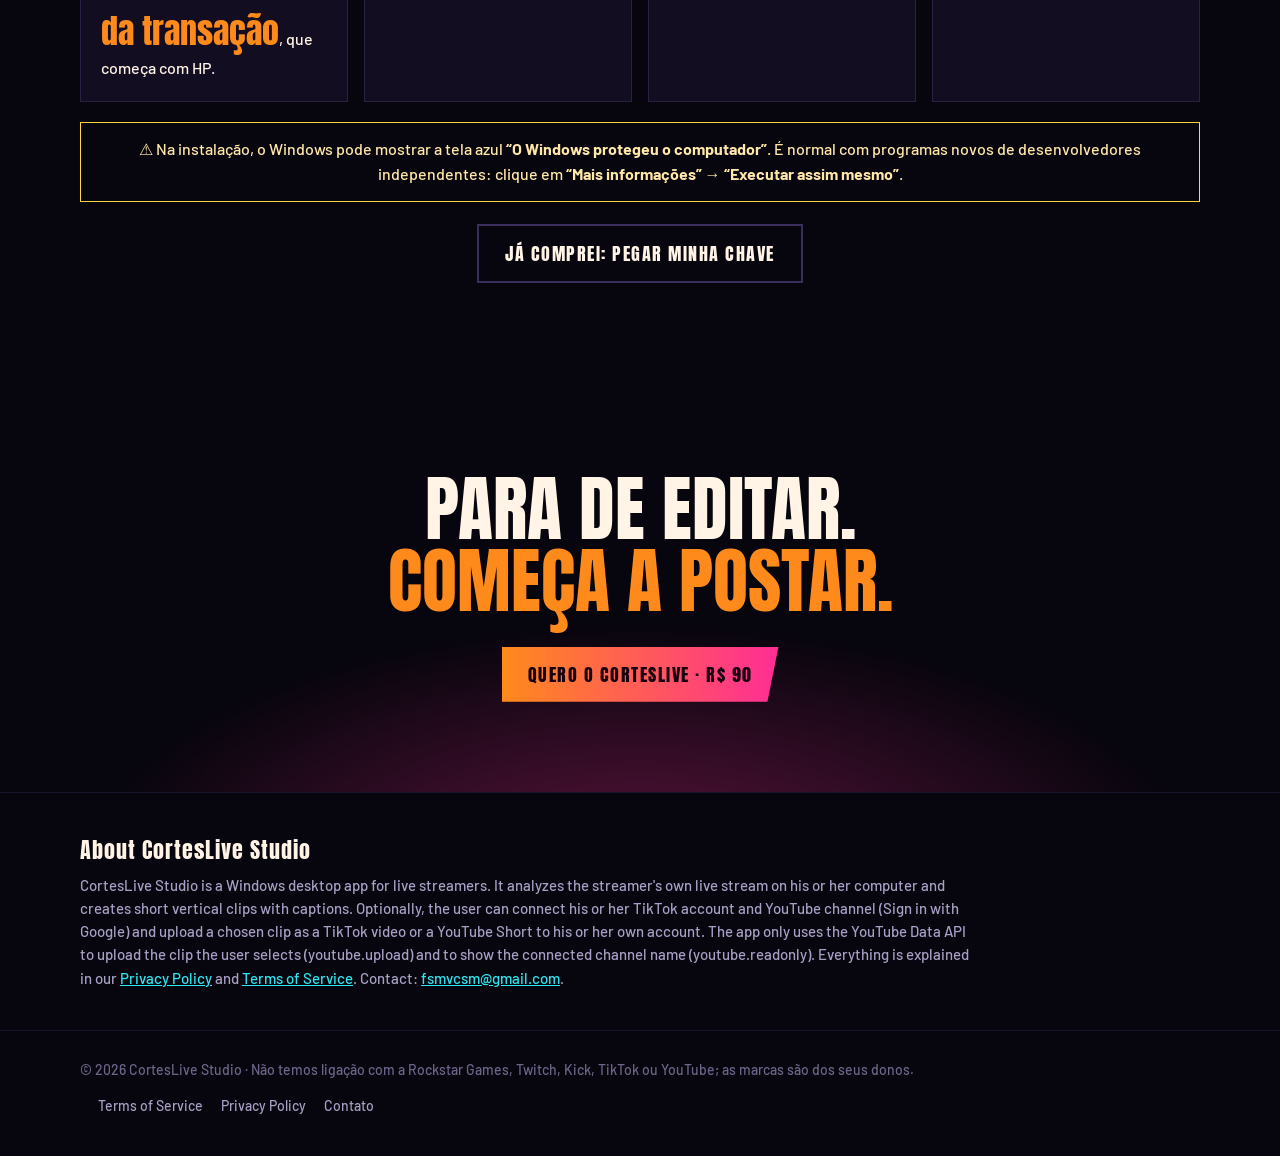
==== commit cf7eb73e: "Site novo no estilo Vice City" ====
--- a/index.html
+++ b/index.html
@@ -3,103 +3,330 @@
 <head>
 <meta charset="utf-8">
 <meta name="viewport" content="width=device-width, initial-scale=1">
-<title>CortesLive Studio · Cortes automáticos das suas lives para TikTok</title>
-<meta name="description" content="A IA assiste a sua live, encontra os melhores momentos e entrega cortes verticais editados, com legenda e efeitos, prontos para o TikTok, Reels e Shorts.">
+<title>CortesLive Studio · Sua live vira corte sozinha</title>
+<meta name="description" content="A IA assiste a sua live inteira, sem limite de horas, acha os melhores momentos e entrega cortes verticais com legenda, efeitos e título, prontos para TikTok, Reels e Shorts. Pagamento único.">
 <link rel="icon" href="logo.png">
 <link rel="preconnect" href="https://fonts.googleapis.com">
 <link rel="preconnect" href="https://fonts.gstatic.com" crossorigin>
-<link href="https://fonts.googleapis.com/css2?family=Anton&family=Inter:wght@400;600;800&display=swap" rel="stylesheet">
-<link rel="stylesheet" href="style.css">
+<link href="https://fonts.googleapis.com/css2?family=Anton&family=Barlow:wght@400;500;600;700&display=swap" rel="stylesheet">
+<style>
+:root {
+  --bg: #07050d; --bg2: #0e0a18; --card: #120d20; --line: #2a2140;
+  --rosa: #ff2d95; --ciano: #2ee6f0; --laranja: #ff8a1c; --amarelo: #ffd640; --creme: #fff4e6; --sub: #a79fc4;
+}
+* { box-sizing: border-box; margin: 0; padding: 0; }
+html { scroll-behavior: smooth; }
+body { background: var(--bg); color: var(--creme); font: 500 16px/1.55 'Barlow', 'Segoe UI', sans-serif; overflow-x: hidden; }
+a { color: inherit; text-decoration: none; }
+.wrap { width: min(1120px, 100% - 32px); margin: 0 auto; }
+.anton { font-family: 'Anton', Impact, sans-serif; text-transform: uppercase; letter-spacing: .5px; font-weight: 400; }
+.kicker { font: 700 13px 'Barlow', sans-serif; letter-spacing: 3px; text-transform: uppercase; color: var(--ciano); }
+
+/* topo */
+header { position: sticky; top: 0; z-index: 50; background: rgba(7,5,13,.82); backdrop-filter: blur(10px); border-bottom: 1px solid #1a1428; }
+header .wrap { display: flex; align-items: center; gap: 24px; height: 66px; }
+.marca { display: flex; align-items: center; gap: 10px; }
+.marca img { width: 38px; height: 38px; border-radius: 10px; }
+.marca b { font: 26px/1 'Anton', Impact, sans-serif; letter-spacing: 1px; }
+.marca small { display: block; font: 700 10px 'Barlow'; letter-spacing: 4px; color: var(--sub); }
+nav { display: flex; gap: 22px; margin-left: auto; }
+nav a { font: 700 13px 'Barlow'; letter-spacing: 2px; text-transform: uppercase; color: #cfc6ee; }
+nav a:hover { color: var(--ciano); }
+.bt { display: inline-flex; align-items: center; gap: 10px; padding: 14px 26px; font: 18px 'Anton', Impact, sans-serif;
+      text-transform: uppercase; letter-spacing: 1.5px; border: 0; cursor: pointer; transition: transform .15s, filter .15s; }
+.bt:hover { transform: translateY(-2px); filter: brightness(1.08); }
+.bt.pri { background: linear-gradient(90deg, var(--laranja), var(--rosa)); color: #170010; clip-path: polygon(0 0, 100% 0, 96% 100%, 0 100%); box-shadow: 6px 6px 0 rgba(46,230,240,.55); }
+.bt.sec { background: transparent; color: var(--creme); border: 2px solid #3a2f5c; }
+.bt.mini { padding: 10px 18px; font-size: 15px; }
+
+/* herói com pôr do sol de Vice City */
+.heroi { position: relative; padding: 70px 0 0; overflow: hidden;
+  background: radial-gradient(1200px 520px at 50% 108%, rgba(255,64,129,.42), transparent 62%),
+              linear-gradient(180deg, #07050d 0%, #160a27 46%, #3a0f3f 78%, #5b1440 100%); }
+.heroi::before { content: ""; position: absolute; left: 50%; bottom: -120px; width: 620px; height: 620px; transform: translateX(-50%);
+  border-radius: 50%; background: linear-gradient(180deg, #ffd640 0%, #ff8a1c 45%, #ff2d95 85%);
+  -webkit-mask: repeating-linear-gradient(180deg, #000 0 22px, transparent 22px 30px); mask: repeating-linear-gradient(180deg, #000 0 22px, transparent 22px 30px);
+  opacity: .5; filter: blur(.4px); }
+.heroi::after { content: ""; position: absolute; inset: auto 0 0 0; height: 170px;
+  background: linear-gradient(transparent, var(--bg)), repeating-linear-gradient(90deg, rgba(46,230,240,.18) 0 1px, transparent 1px 70px);
+  transform: perspective(300px) rotateX(55deg); transform-origin: bottom; }
+.heroi .wrap { position: relative; z-index: 2; text-align: center; }
+.heroi h1 { font: clamp(46px, 8.4vw, 104px)/.95 'Anton', Impact, sans-serif; text-transform: uppercase; margin: 14px 0 18px; }
+.heroi h1 .risco { position: relative; background: linear-gradient(90deg, var(--amarelo), var(--laranja), var(--rosa));
+  -webkit-background-clip: text; background-clip: text; color: transparent; }
+.heroi h1 .risco::after { content: ""; position: absolute; left: -4%; right: -4%; top: 52%; height: 6px; background: var(--ciano); transform: rotate(-3deg); box-shadow: 0 0 14px var(--ciano); }
+.heroi p.lead { max-width: 640px; margin: 0 auto 28px; color: #d9d2f2; font-size: 18px; }
+.ctas { display: flex; gap: 16px; justify-content: center; flex-wrap: wrap; }
+.selos { margin: 18px 0 0; font: 700 12px 'Barlow'; letter-spacing: 2.5px; text-transform: uppercase; color: var(--sub); }
+.selos b { color: var(--amarelo); }
+
+/* moldura HUD com os cortes */
+.hud { position: relative; margin: 46px auto 0; padding: 26px 22px 30px; max-width: 980px; background: rgba(14,10,24,.78);
+       border: 1px solid #2b2244; }
+.hud::before, .hud::after, .hud > i::before, .hud > i::after { content: ""; position: absolute; width: 18px; height: 18px; border: 2px solid var(--ciano); }
+.hud::before { left: -2px; top: -2px; border-right: 0; border-bottom: 0; } .hud::after { right: -2px; top: -2px; border-left: 0; border-bottom: 0; }
+.hud > i::before { left: -2px; bottom: -2px; border-right: 0; border-top: 0; } .hud > i::after { right: -2px; bottom: -2px; border-left: 0; border-top: 0; }
+.cortes4 { display: grid; grid-template-columns: repeat(4, 1fr); gap: 16px; }
+.cel { position: relative; aspect-ratio: 9/16; border: 2px solid #3a2f5c; overflow: hidden; background: #000; transition: transform .2s; }
+.cel:hover { transform: translateY(-6px) rotate(-1deg); border-color: var(--rosa); }
+.cel img { width: 100%; height: 100%; object-fit: cover; display: block; }
+.tag { position: absolute; top: 8px; left: 8px; padding: 3px 9px; font: 13px 'Anton'; letter-spacing: 1px; color: #120010; }
+.nota { position: absolute; bottom: 8px; left: 8px; right: 8px; display: flex; justify-content: space-between; align-items: end;
+        font: 700 12px 'Barlow'; color: #fff; text-shadow: 0 1px 3px #000; }
+.nota b { font: 26px/1 'Anton'; color: var(--amarelo); }
+.chips { display: flex; flex-wrap: wrap; gap: 10px; justify-content: center; margin-top: 22px; }
+.chip { padding: 9px 14px; border: 1px solid #3a2f5c; font: 15px 'Anton'; letter-spacing: 1.2px; text-transform: uppercase; color: #ddd5f7; background: #110c1e; }
+.chip.on { background: var(--ciano); color: #031216; border-color: var(--ciano); }
+
+/* faixa inclinada */
+.faixa { margin: 70px 0 10px; transform: rotate(-2.2deg); background: var(--laranja); color: #1b0b00; overflow: hidden; white-space: nowrap; box-shadow: 0 10px 40px rgba(255,138,28,.25); }
+.faixa div { display: inline-block; padding: 12px 0; font: 19px 'Anton'; letter-spacing: 2px; animation: rola 32s linear infinite; }
+.faixa span { margin: 0 22px; }
+@keyframes rola { from { transform: translateX(0); } to { transform: translateX(-50%); } }
+
+section { padding: 90px 0; }
+h2.grande { font: clamp(38px, 6vw, 72px)/1 'Anton', Impact, sans-serif; text-transform: uppercase; margin: 10px 0 30px; }
+h2.grande em { font-style: normal; color: var(--laranja); }
+h2.grande .ciano { color: var(--ciano); }
+
+/* linha do tempo / onda */
+.onda { position: relative; padding: 20px 20px 14px; background: var(--card); border: 1px solid var(--line); }
+.onda .topo { display: flex; flex-wrap: wrap; gap: 6px 16px; justify-content: space-between; font: 700 13px 'Barlow'; letter-spacing: 2px; text-transform: uppercase; color: var(--sub); margin-bottom: 46px; }
+.onda .topo b { color: var(--ciano); }
+.barras { position: relative; display: flex; align-items: center; gap: 3px; height: 130px; }
+.barras i { flex: 1; background: #3a3350; border-radius: 2px; }
+.barras i.q { background: linear-gradient(180deg, var(--amarelo), var(--rosa)); box-shadow: 0 0 10px rgba(255,45,149,.45); }
+.marcador { position: absolute; top: -30px; padding: 2px 8px; font: 12px 'Anton'; letter-spacing: 1px; background: var(--rosa); color: #fff; }
+.tempos { display: flex; justify-content: space-between; margin-top: 10px; font: 700 12px 'Barlow'; color: #6d6589; letter-spacing: 1px; }
+.passos { display: grid; grid-template-columns: repeat(3, 1fr); gap: 28px; margin-top: 46px; }
+.passo b { display: block; font: 74px/1 'Anton'; color: transparent; -webkit-text-stroke: 2px var(--rosa); }
+.passo h3 { font: 26px 'Anton'; text-transform: uppercase; margin: 8px 0 6px; }
+.passo p { color: var(--sub); }
+
+/* recursos */
+.grade { display: grid; grid-template-columns: repeat(3, 1fr); gap: 18px; }
+.rec { position: relative; padding: 26px 24px; background: var(--card); border: 1px solid var(--line); transition: border-color .2s, transform .2s; }
+.rec:hover { border-color: var(--ciano); transform: translateY(-4px); }
+.rec .n { font: 14px 'Anton'; color: var(--rosa); letter-spacing: 2px; }
+.rec h3 { font: 24px/1.1 'Anton'; text-transform: uppercase; margin: 8px 0; }
+.rec p { color: var(--sub); font-size: 15px; }
+.rec .so { position: absolute; top: 18px; right: 16px; font: 700 10px 'Barlow'; letter-spacing: 2px; color: #031216; background: var(--ciano); padding: 3px 7px; }
+
+/* streamers */
+.str { display: grid; grid-template-columns: 1.1fr 1fr; gap: 40px; align-items: center; }
+.lista-str { background: var(--card); border: 1px solid var(--line); padding: 14px; }
+.lista-str div { display: flex; align-items: center; gap: 12px; padding: 12px; border-bottom: 1px solid #201a33; font-weight: 600; }
+.lista-str div:last-child { border: 0; }
+.lista-str .vivo { color: var(--rosa); } .lista-str .vivo::before { content: "●"; animation: pisca 1.2s infinite; }
+.lista-str .off { color: #6d6589; } .lista-str .off::before { content: "●"; }
+.lista-str small { margin-left: auto; color: var(--sub); font-weight: 500; }
+@keyframes pisca { 50% { opacity: .25; } }
+
+/* preço */
+.preco { display: grid; grid-template-columns: 1fr 1fr; gap: 30px; align-items: stretch; }
+.plano { position: relative; padding: 36px 32px; background: linear-gradient(160deg, #1b0f2e, #120d20); border: 2px solid var(--rosa); box-shadow: 10px 10px 0 rgba(46,230,240,.35); }
+.plano .fita { position: absolute; top: -14px; left: 28px; background: var(--amarelo); color: #1b1300; font: 14px 'Anton'; letter-spacing: 1.5px; padding: 4px 12px; }
+.plano .valor { font: 84px/1 'Anton'; margin: 12px 0 2px; } .plano .valor small { font-size: 26px; }
+.plano ul { list-style: none; margin: 20px 0 26px; } .plano li { padding: 7px 0 7px 30px; position: relative; }
+.plano li::before { content: ""; position: absolute; left: 0; top: 12px; width: 16px; height: 10px; border-left: 3px solid var(--ciano); border-bottom: 3px solid var(--ciano); transform: rotate(-45deg); }
+.comp { background: var(--card); border: 1px solid var(--line); padding: 28px; }
+.comp h3 { font: 26px 'Anton'; text-transform: uppercase; margin-bottom: 14px; }
+.comp table { width: 100%; border-collapse: collapse; font-size: 15px; }
+.comp td { padding: 10px 6px; border-bottom: 1px solid #201a33; } .comp td:last-child { text-align: right; font-weight: 700; color: var(--ciano); }
+
+/* chave */
+.chave-passos { display: grid; grid-template-columns: repeat(4, 1fr); gap: 16px; }
+.chave-passos div { padding: 20px; background: var(--card); border: 1px solid var(--line); }
+.chave-passos b { font: 34px 'Anton'; color: var(--laranja); }
+.aviso { margin-top: 20px; padding: 14px 18px; border: 1px solid var(--amarelo); color: #ffe7a8; text-align: center; }
+
+.final { text-align: center; position: relative; overflow: hidden;
+  background: radial-gradient(800px 360px at 50% 120%, rgba(255,45,149,.35), transparent 70%); }
+#sobre { padding: 40px 0; border-top: 1px solid #1a1428; }
+#sobre h2 { font: 22px 'Anton'; letter-spacing: 1px; margin-bottom: 8px; }
+#sobre p { color: var(--sub); font-size: 15px; max-width: 900px; }
+#sobre a, .aviso a, .chave-passos a { color: var(--ciano); text-decoration: underline; }
+footer { padding: 28px 0 40px; border-top: 1px solid #1a1428; color: #6d6589; font-size: 14px; }
+footer .wrap { display: flex; flex-wrap: wrap; gap: 14px 24px; justify-content: space-between; }
+footer a { margin-left: 18px; color: #a79fc4; }
+
+.surge { opacity: 0; transform: translateY(26px); transition: opacity .7s, transform .7s; }
+.surge.vis { opacity: 1; transform: none; }
+
+@media (max-width: 860px) {
+  nav { display: none; }
+  .cortes4 { grid-template-columns: repeat(2, 1fr); }
+  .passos, .grade, .str, .preco, .chave-passos { grid-template-columns: 1fr; }
+  .heroi::before { width: 420px; height: 420px; }
+  section { padding: 64px 0; }
+}
+</style>
 </head>
 <body>
 <header><div class="wrap">
-  <a class="marca" href="./"><img src="logo.png" alt="">CortesLive Studio</a>
-  <nav><a href="minha-chave.html">Minha chave</a><a href="#recursos">Recursos</a><a href="#como">Como funciona</a><a href="#cortes">Cortes</a><a href="privacy.html">Privacidade</a><a href="terms.html">Termos</a></nav>
+  <a class="marca" href="./"><img src="logo.png" alt=""><span><b>CORTESLIVE</b><small>STUDIO</small></span></a>
+  <nav><a href="#como">Como funciona</a><a href="#recursos">Recursos</a><a href="#streamers">Streamers</a><a href="#preco">Preço</a><a href="minha-chave.html">Minha chave</a></nav>
+  <a class="bt pri mini" href="https://pay.hotmart.com/Q108612296G">Comprar</a>
 </div></header>
 
-<div class="capa"><div class="wrap">
-  <div>
-    <span class="selo">🎮 Feito para streamers · Windows</span>
-    <h1>Sua live vira <span>cortes virais</span> sozinha</h1>
-    <p>A IA assiste a sua live inteira, encontra os melhores momentos e entrega os cortes verticais já editados, com legenda, efeitos e título, prontos para postar no TikTok, Reels e Shorts.</p>
-    <div class="botoes">
-      <a class="bt pri" href="https://pay.hotmart.com/Q108612296G">Comprar agora · R$ 90</a>
-      <a class="bt sec" href="minha-chave.html">Já comprei: pegar minha chave</a>
+<div class="heroi"><div class="wrap">
+  <span class="kicker">IA que corta live de gameplay, IRL e conversa</span>
+  <h1>Sua live vira<br><span class="risco">corte</span> sozinha.</h1>
+  <p class="lead">A IA assiste a sua live inteira, <b>sem limite de horas</b>, acha os melhores momentos e entrega os cortes verticais com legenda, efeitos e título. É só clicar em postar.</p>
+  <div class="ctas">
+    <a class="bt pri" href="https://pay.hotmart.com/Q108612296G">Quero os meus cortes · R$ 90</a>
+    <a class="bt sec" href="#como">Ver como funciona</a>
+  </div>
+  <p class="selos"><b>Pagamento único</b> / sem mensalidade / 7 dias de garantia / até 12x</p>
+
+  <div class="hud"><i></i>
+    <div class="cortes4">
+      <div class="cel"><span class="tag" style="background:var(--ciano)">TIKTOK</span><img src="corte2.jpg" alt="Corte vertical de live"><div class="nota"><span>0:45</span><b>9.4</b></div></div>
+      <div class="cel"><span class="tag" style="background:var(--rosa)">REELS</span><img src="corte1.jpg" alt="Corte vertical de live"><div class="nota"><span>0:51</span><b>9.1</b></div></div>
+      <div class="cel"><span class="tag" style="background:var(--laranja)">SHORTS</span><img src="corte3.jpg" alt="Corte vertical de live"><div class="nota"><span>0:43</span><b>8.8</b></div></div>
+      <div class="cel"><span class="tag" style="background:var(--amarelo)">KWAI</span><img src="corte4.jpg" alt="Corte vertical de live"><div class="nota"><span>0:48</span><b>8.6</b></div></div>
     </div>
-  </div>
-  <div class="celulares">
-    <div class="cel a"><img src="corte3.jpg" alt="Exemplo de corte vertical"></div>
-    <div class="cel b"><img src="corte2.jpg" alt="Exemplo de corte vertical com OVNI"></div>
+    <div class="chips">
+      <span class="chip on">✂ Corte com IA</span><span class="chip">Legenda animada</span><span class="chip">Câmera em cima</span>
+      <span class="chip">Título gancho</span><span class="chip">Moldura neon</span><span class="chip">Posta sozinho</span>
+    </div>
   </div>
 </div></div>
 
-<section id="sobre" style="padding:28px 0 8px"><div class="wrap" style="max-width:900px">
-  <h2 style="font-size:22px;margin:0 0 8px">About CortesLive Studio</h2>
-  <p style="color:#cfc8ee;line-height:1.6;margin:0 0 8px">CortesLive Studio is a Windows desktop app for live streamers. It analyzes the streamer's own live stream on his or her computer and creates short vertical clips with captions. Optionally, the user can connect his or her TikTok account and YouTube channel (Sign in with Google) and upload a chosen clip as a TikTok video or a YouTube Short to his or her own account. The app only uses the YouTube Data API to upload the clip the user selects (youtube.upload) and to show the connected channel name (youtube.readonly). Everything is explained in our <a href="privacy.html">Privacy Policy</a> and <a href="terms.html">Terms of Service</a>. Contact: <a href="mailto:fsmvcsm@gmail.com">fsmvcsm@gmail.com</a>.</p>
-</div></section>
-
-<div class="numeros"><div class="wrap">
-  <div><b>9H → 20</b><span>uma live de 9 horas vira 20 cortes</span></div>
-  <div><b>1080×1920</b><span>vertical em alta qualidade</span></div>
-  <div><b>100%</b><span>no seu PC, sem mensalidade</span></div>
-  <div><b>1 CLIQUE</b><span>para postar no TikTok</span></div>
+<div class="faixa"><div>
+  <span>LIVES SEM LIMITE DE HORAS</span>◆<span>CÂMERA EM CIMA, JOGO EMBAIXO</span>◆<span>LEGENDA PALAVRA POR PALAVRA</span>◆<span>POSTA NO TIKTOK E NO SHORTS</span>◆<span>CORTE DE STREAMER FAMOSO</span>◆<span>100% EM PORTUGUÊS</span>◆
+  <span>LIVES SEM LIMITE DE HORAS</span>◆<span>CÂMERA EM CIMA, JOGO EMBAIXO</span>◆<span>LEGENDA PALAVRA POR PALAVRA</span>◆<span>POSTA NO TIKTOK E NO SHORTS</span>◆<span>CORTE DE STREAMER FAMOSO</span>◆<span>100% EM PORTUGUÊS</span>◆
 </div></div>
 
-<section id="recursos"><div class="wrap">
-  <div class="titulo-sec"><h2>Tudo que um editor faria</h2><p>Só que em minutos, e sem você encostar na timeline.</p></div>
+<section id="como"><div class="wrap">
+  <span class="kicker">Como funciona</span>
+  <h2 class="grande surge">De 4 horas de live pra <em>11 cortes</em> prontos.</h2>
+  <div class="onda surge">
+    <div class="topo"><span>● live_gta6_sexta.mp4 · 4:04:42</span><b>11 momentos achados</b></div>
+    <div class="barras" id="barras"></div>
+    <div class="tempos"><span>0:00</span><span>1:00:00</span><span>2:00:00</span><span>3:00:00</span><span>4:04:42</span></div>
+  </div>
+  <div class="passos">
+    <div class="passo surge"><b>01</b><h3>Escolhe a live</h3><p>Arraste o vídeo ou cole o link da Kick, Twitch ou YouTube. Pode ser a live inteira, de 4, 6 ou 9 horas.</p></div>
+    <div class="passo surge"><b>02</b><h3>A IA assiste tudo</h3><p>Ouve a sua fala, mede gritos e risadas e olha as imagens do jogo. Dá nota a cada momento e corta no começo e no fim da frase.</p></div>
+    <div class="passo surge"><b>03</b><h3>Revisa e posta</h3><p>Cada corte sai em 9:16, 1080p, com legenda, título e hashtags. Um clique manda pro TikTok ou pro Shorts.</p></div>
+  </div>
+</div></section>
+
+<section id="recursos" style="background:var(--bg2)"><div class="wrap">
+  <span class="kicker">Recursos</span>
+  <h2 class="grande surge">Feito pra quem <span class="ciano">vive de live.</span></h2>
   <div class="grade">
-    <div class="card"><div class="ic">🧠</div><h3>IA que assiste a live</h3><p>Mede suas reações, entende o que você fala e olha as imagens do jogo para escolher os momentos que prendem.</p></div>
-    <div class="card"><div class="ic">💬</div><h3>Legenda palavra por palavra</h3><p>Sincronizada com a sua voz, com animações. As falas dos personagens do jogo ficam de fora.</p></div>
-    <div class="card"><div class="ic">✨</div><h3>Edição com efeitos</h3><p>Câmera em cima, jogo embaixo, moldura neon, zoom nos gritos, título gancho e barra de progresso.</p></div>
-    <div class="card"><div class="ic">🎥</div><h3>Câmera em HD com IA</h3><p>Sua webcam ganha nitidez com IA de super-resolução, mesmo vindo de uma live em 720p.</p></div>
-    <div class="card"><div class="ic">🔇</div><h3>Censura opcional</h3><p>Liga e desliga: palavrão vira “piii” no áudio e P*** na legenda, para não perder alcance.</p></div>
-    <div class="card"><div class="ic">🚀</div><h3>Posta no TikTok e no Shorts</h3><p>Conecte o TikTok e o YouTube pelo login oficial e envie cada corte com título, descrição e hashtags prontos.</p></div>
-  </div>
-</div></section>
-
-<section id="como" style="background:var(--bg2)"><div class="wrap">
-  <div class="titulo-sec"><h2>Como funciona</h2><p>Quatro passos, do VOD ao post.</p></div>
-  <div class="passos">
-    <div class="passo"><h3>Escolha a live</h3><p>Clique em “Adicionar vídeo” e selecione o arquivo da sua live (Kick, Twitch, YouTube…).</p></div>
-    <div class="passo"><h3>A IA analisa</h3><p>Transcrição, reações e imagens do jogo: ela acha os melhores momentos e dá nota a cada um.</p></div>
-    <div class="passo"><h3>Cortes prontos</h3><p>Cada corte sai editado, legendado e com título, descrição e hashtags para o post.</p></div>
-    <div class="passo"><h3>Postar</h3><p>Revise, escolha quem pode ver e clique em Postar. Nada é publicado sem o seu clique.</p></div>
+    <div class="rec surge"><span class="n">01</span><span class="so">Já funciona</span><h3>Câmera em cima, jogo embaixo</h3><p>Monta o layout de streamer no vertical sozinho, com a sua webcam em HD pela IA.</p></div>
+    <div class="rec surge"><span class="n">02</span><span class="so">Já funciona</span><h3>Pico de reação vira corte</h3><p>Grito, susto e risada contam ponto, mesmo quando você não fala nada.</p></div>
+    <div class="rec surge"><span class="n">03</span><h3>Legenda palavra por palavra</h3><p>Sincronizada com a sua voz, com animações. A fala dos personagens do jogo fica de fora.</p></div>
+    <div class="rec surge"><span class="n">04</span><h3>Título no estilo corte BR</h3><p>Gancho no começo do vídeo e legenda do post pronta, com hashtags do jogo.</p></div>
+    <div class="rec surge"><span class="n">05</span><h3>Molduras e temas</h3><p>Neon, fina, cantos de câmera ou sem moldura, com cores que combinam com o jogo.</p></div>
+    <div class="rec surge"><span class="n">06</span><h3>Censura opcional</h3><p>Palavrão vira “piii” no áudio e P*** na legenda, para não perder alcance.</p></div>
+    <div class="rec surge"><span class="n">07</span><h3>Layout IRL</h3><p>Live de conversa, rua ou só câmera? Tela cheia na vertical, sem cortar o rosto.</p></div>
+    <div class="rec surge"><span class="n">08</span><h3>Posta no TikTok e no Shorts</h3><p>Login oficial das plataformas. Nada é publicado sem o seu clique.</p></div>
+    <div class="rec surge"><span class="n">09</span><h3>Roda no seu PC</h3><p>Sem fila, sem limite de cortes e sem enviar a sua live pra ninguém.</p></div>
+  </div>
+</div></section>
+
+<section id="streamers"><div class="wrap str">
+  <div class="surge">
+    <span class="kicker">Novo · aba Streamers</span>
+    <h2 class="grande">Corta a live <em>dos famosos.</em></h2>
+    <p style="color:var(--sub);font-size:18px">Digite o nome do streamer e o programa procura na Twitch, na Kick e no YouTube, mostra quem está ao vivo e corta a última live com um clique. O crédito “Live de @streamer” entra sozinho na moldura e na legenda.</p>
+    <p style="color:#6d6589;font-size:14px;margin-top:12px">Use só com streamers que permitem cortes.</p>
+  </div>
+  <div class="lista-str surge">
+    <div><span class="vivo"></span>bistecone <small>Kick · GTA VI · ao vivo</small></div>
+    <div><span class="vivo"></span>baiano <small>Twitch · GTA VI · ao vivo</small></div>
+    <div><span class="vivo"></span>ricfazeres <small>Twitch · ao vivo</small></div>
+    <div><span class="off"></span>alanzoka <small>última live: GTA 6</small></div>
+    <div><span class="off"></span>cellbit <small>última live salva</small></div>
+  </div>
+</div></section>
+
+<section id="preco" style="background:var(--bg2)"><div class="wrap">
+  <span class="kicker">Preço</span>
+  <h2 class="grande surge">Paga uma vez. <em>Corta pra sempre.</em></h2>
+  <div class="preco">
+    <div class="plano surge"><span class="fita">ACESSO COMPLETO</span>
+      <div class="anton" style="font-size:28px">CortesLive Studio</div>
+      <div class="valor">R$ 90<small> único</small></div>
+      <div style="color:var(--sub)">ou em até 12x no cartão · Pix · boleto</div>
+      <ul>
+        <li>Lives de qualquer tamanho, sem limite de horas</li>
+        <li>Cortes ilimitados, sem marca d’água</li>
+        <li>Todas as atualizações incluídas</li>
+        <li>Aba Streamers, layouts, molduras e temas</li>
+        <li>Ativa em até 2 computadores</li>
+      </ul>
+      <a class="bt pri" href="https://pay.hotmart.com/Q108612296G">Comprar agora</a>
+      <p style="margin-top:14px;color:#6d6589;font-size:14px">7 dias de garantia pela Hotmart.</p>
+    </div>
+    <div class="comp surge"><h3>O que vem no pacote</h3>
+      <table>
+        <tr><td>Tamanho da live</td><td>Sem limite</td></tr>
+        <tr><td>Quantidade de cortes</td><td>Ilimitada</td></tr>
+        <tr><td>Câmera em cima + jogo</td><td>Sim</td></tr>
+        <tr><td>Corte por reação (grito, susto)</td><td>Sim</td></tr>
+        <tr><td>Postar no TikTok e no Shorts</td><td>Sim</td></tr>
+        <tr><td>Corte de streamer famoso</td><td>Sim</td></tr>
+        <tr><td>Mensalidade</td><td>Nenhuma</td></tr>
+      </table>
+      <p style="margin-top:14px;color:#6d6589;font-size:14px">Requisitos: Windows 10/11 64 bits e 30 GB livres. Recomendado: placa de vídeo NVIDIA (funciona sem, mais devagar).</p>
+    </div>
   </div>
 </div></section>
 
 <section id="chave"><div class="wrap">
-  <div class="titulo-sec"><h2>Depois da compra: onde está a minha chave?</h2><p>A chave de ativação é criada sozinha assim que a Hotmart aprova o pagamento.</p></div>
-  <div class="passos">
-    <div class="passo"><h3>Pague na Hotmart</h3><p>Cartão (até 12x), Pix ou boleto. A Hotmart manda um e-mail com o <b>código da transação</b>, que começa com <b>HP</b>.</p></div>
-    <div class="passo"><h3>Abra “Minha chave”</h3><p>Entre na página <a href="minha-chave.html"><b>Minha chave</b></a>, digite o e-mail da compra e o código HP.</p></div>
-    <div class="passo"><h3>Copie a chave</h3><p>A chave aparece na hora. Na mesma página tem o botão para baixar o instalador.</p></div>
-    <div class="passo"><h3>Ative</h3><p>Abra o programa, cole a chave e clique em <b>Ativar</b>. Vale para até 2 computadores.</p></div>
-  </div>
-  <p style="max-width:760px;margin:18px auto 0;padding:12px 16px;border:1px solid #FFCD50;border-radius:12px;color:#FFE7A8;text-align:center">
-    ⚠ Na instalação, o Windows pode mostrar a tela azul <b>“O Windows protegeu o computador”</b>. É normal com
-    programas novos de desenvolvedores independentes: clique em <b>“Mais informações” → “Executar assim mesmo”</b>.</p>
-  <p style="text-align:center;margin-top:20px"><a class="bt sec" href="minha-chave.html">Já comprei: pegar minha chave</a></p>
-</div></section>
-
-<section id="cortes"><div class="wrap">
-  <div class="titulo-sec"><h2>Feito com CortesLive</h2><p>Cortes reais gerados automaticamente de uma live de GTA 6.</p></div>
-  <div class="galeria">
-    <img src="corte2.jpg" alt="Corte: OVNI na floresta">
-    <img src="corte1.jpg" alt="Corte de live">
-    <img src="corte3.jpg" alt="Corte de live">
-    <img src="corte4.jpg" alt="Corte de live">
-  </div>
-</div></section>
-
-<section class="cta"><div class="wrap">
-  <h2>Pare de editar. Comece a postar.</h2>
-  <p>Pagamento único, sem mensalidade. Até 12x no cartão e 7 dias de garantia.</p>
+  <span class="kicker">Depois da compra</span>
+  <h2 class="grande surge">Onde está a <em>minha chave?</em></h2>
+  <div class="chave-passos">
+    <div class="surge"><b>01</b><p>Pague na Hotmart. O e-mail da compra traz o <b>código da transação</b>, que começa com HP.</p></div>
+    <div class="surge"><b>02</b><p>Abra a página <a href="minha-chave.html">Minha chave</a> e digite o e-mail e o código HP.</p></div>
+    <div class="surge"><b>03</b><p>A chave aparece na hora, junto com o botão para baixar o instalador.</p></div>
+    <div class="surge"><b>04</b><p>Abra o programa, cole a chave e clique em <b>Ativar</b>.</p></div>
+  </div>
+  <p class="aviso">⚠ Na instalação, o Windows pode mostrar a tela azul <b>“O Windows protegeu o computador”</b>. É normal com programas novos de desenvolvedores independentes: clique em <b>“Mais informações” → “Executar assim mesmo”</b>.</p>
+  <p style="text-align:center;margin-top:22px"><a class="bt sec" href="minha-chave.html">Já comprei: pegar minha chave</a></p>
+</div></section>
+
+<section class="final"><div class="wrap">
+  <h2 class="grande surge">Para de editar.<br><em>Começa a postar.</em></h2>
   <a class="bt pri" href="https://pay.hotmart.com/Q108612296G">Quero o CortesLive · R$ 90</a>
 </div></section>
 
+<div id="sobre"><div class="wrap">
+  <h2>About CortesLive Studio</h2>
+  <p>CortesLive Studio is a Windows desktop app for live streamers. It analyzes the streamer's own live stream on his or her computer and creates short vertical clips with captions. Optionally, the user can connect his or her TikTok account and YouTube channel (Sign in with Google) and upload a chosen clip as a TikTok video or a YouTube Short to his or her own account. The app only uses the YouTube Data API to upload the clip the user selects (youtube.upload) and to show the connected channel name (youtube.readonly). Everything is explained in our <a href="privacy.html">Privacy Policy</a> and <a href="terms.html">Terms of Service</a>. Contact: <a href="mailto:fsmvcsm@gmail.com">fsmvcsm@gmail.com</a>.</p>
+</div></div>
+
 <footer><div class="wrap">
-  <span>© 2026 CortesLive Studio</span>
+  <span>© 2026 CortesLive Studio · Não temos ligação com a Rockstar Games, Twitch, Kick, TikTok ou YouTube; as marcas são dos seus donos.</span>
   <span><a href="terms.html">Terms of Service</a><a href="privacy.html">Privacy Policy</a><a href="mailto:fsmvcsm@gmail.com">Contato</a></span>
 </div></footer>
+
+<script>
+// onda da linha do tempo: barras com 11 momentos em destaque
+(function () {
+  const el = document.getElementById('barras'), n = window.innerWidth < 700 ? 70 : 150;
+  const momentos = [9, 17, 26, 33, 47, 55, 64, 72, 83, 89, 96].map(p => Math.round(p / 100 * n));
+  for (let i = 0; i < n; i++) {
+    const b = document.createElement('i');
+    const perto = momentos.some(m => Math.abs(m - i) <= 1);
+    b.style.height = (perto ? 62 + Math.random() * 38 : 14 + Math.random() * 46) + '%';
+    if (perto) b.className = 'q';
+    el.appendChild(b);
+  }
+  [[9, '0:45'], [47, '0:51'], [83, '0:43']].forEach(([p, d], k) => {
+    const m = document.createElement('span');
+    m.className = 'marcador'; m.style.left = `calc(${p}% - 30px)`; m.textContent = `CORTE 0${k + 1} · ${d}`;
+    el.appendChild(m);
+  });
+})();
+// elementos surgem ao rolar
+const obs = new IntersectionObserver(es => es.forEach(e => { if (e.isIntersecting) { e.target.classList.add('vis'); obs.unobserve(e.target); } }), { threshold: .15 });
+document.querySelectorAll('.surge').forEach(e => obs.observe(e));
+</script>
 </body>
 </html>
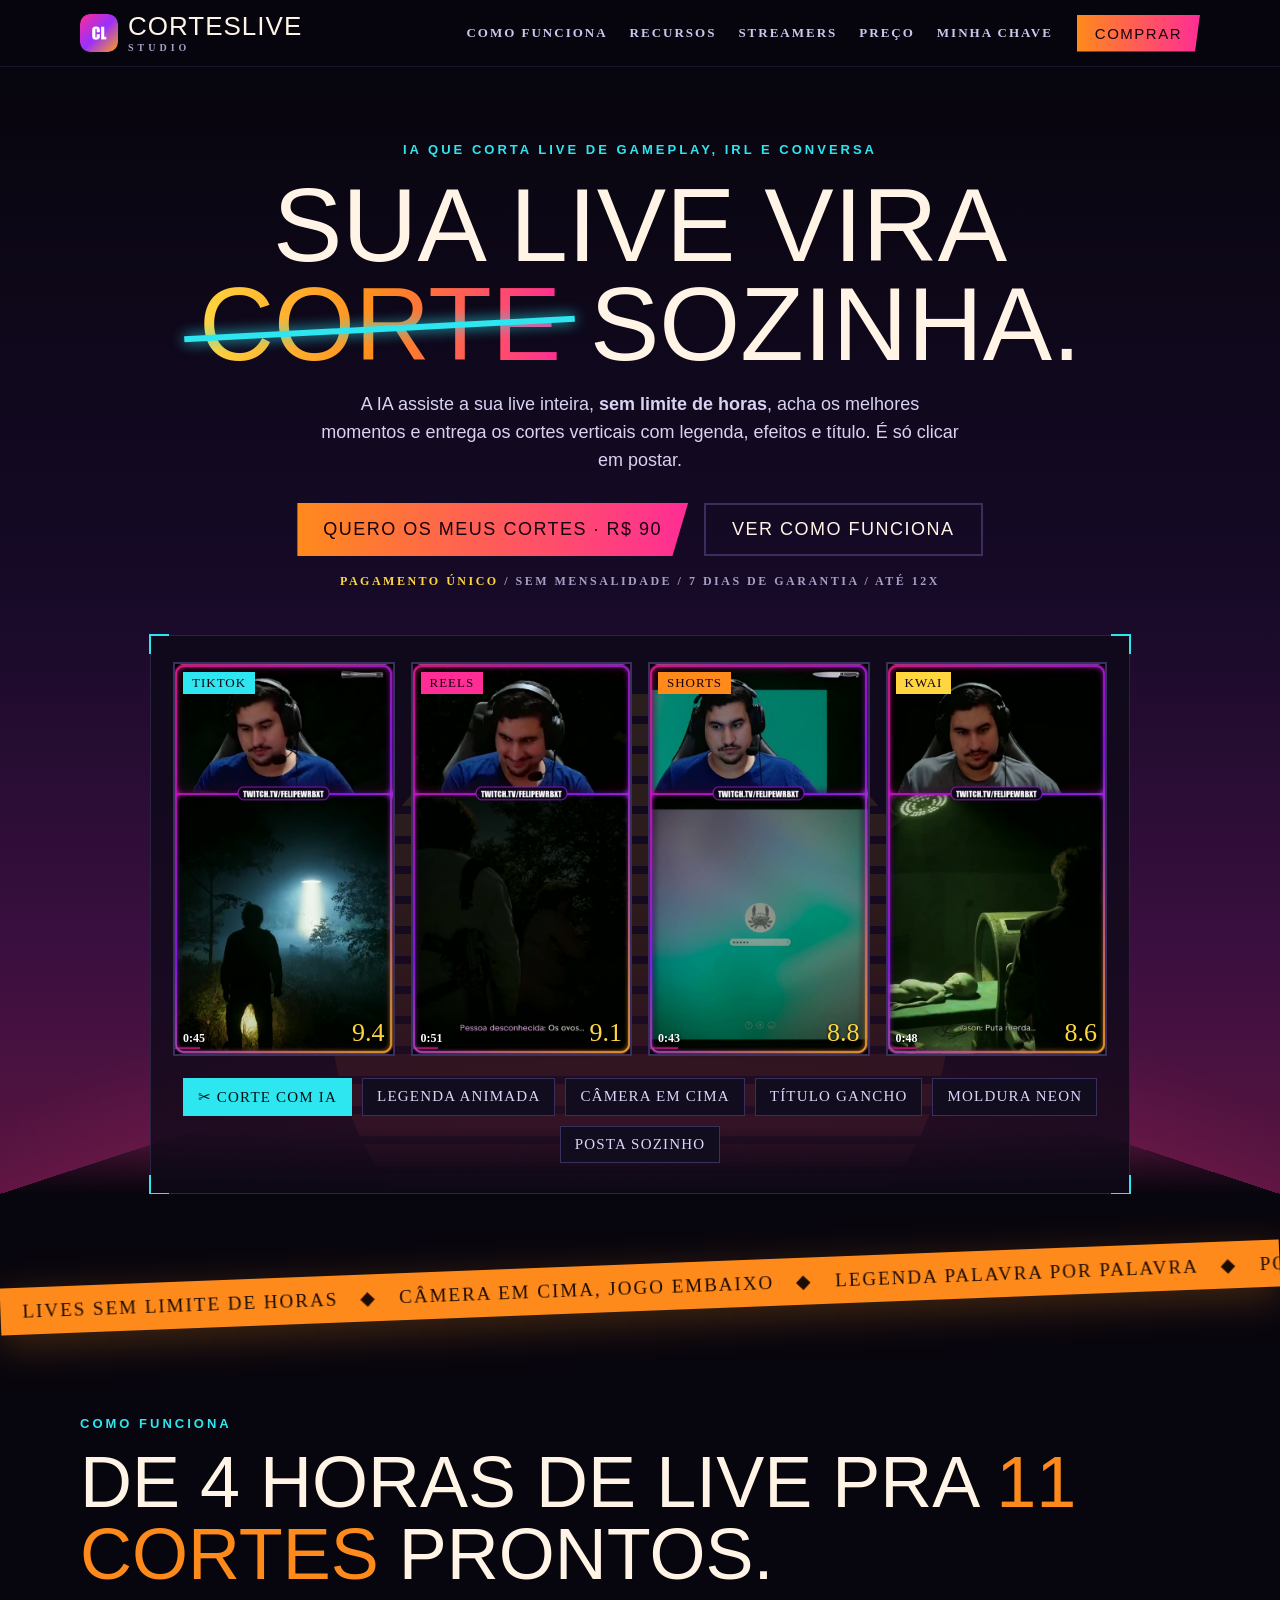
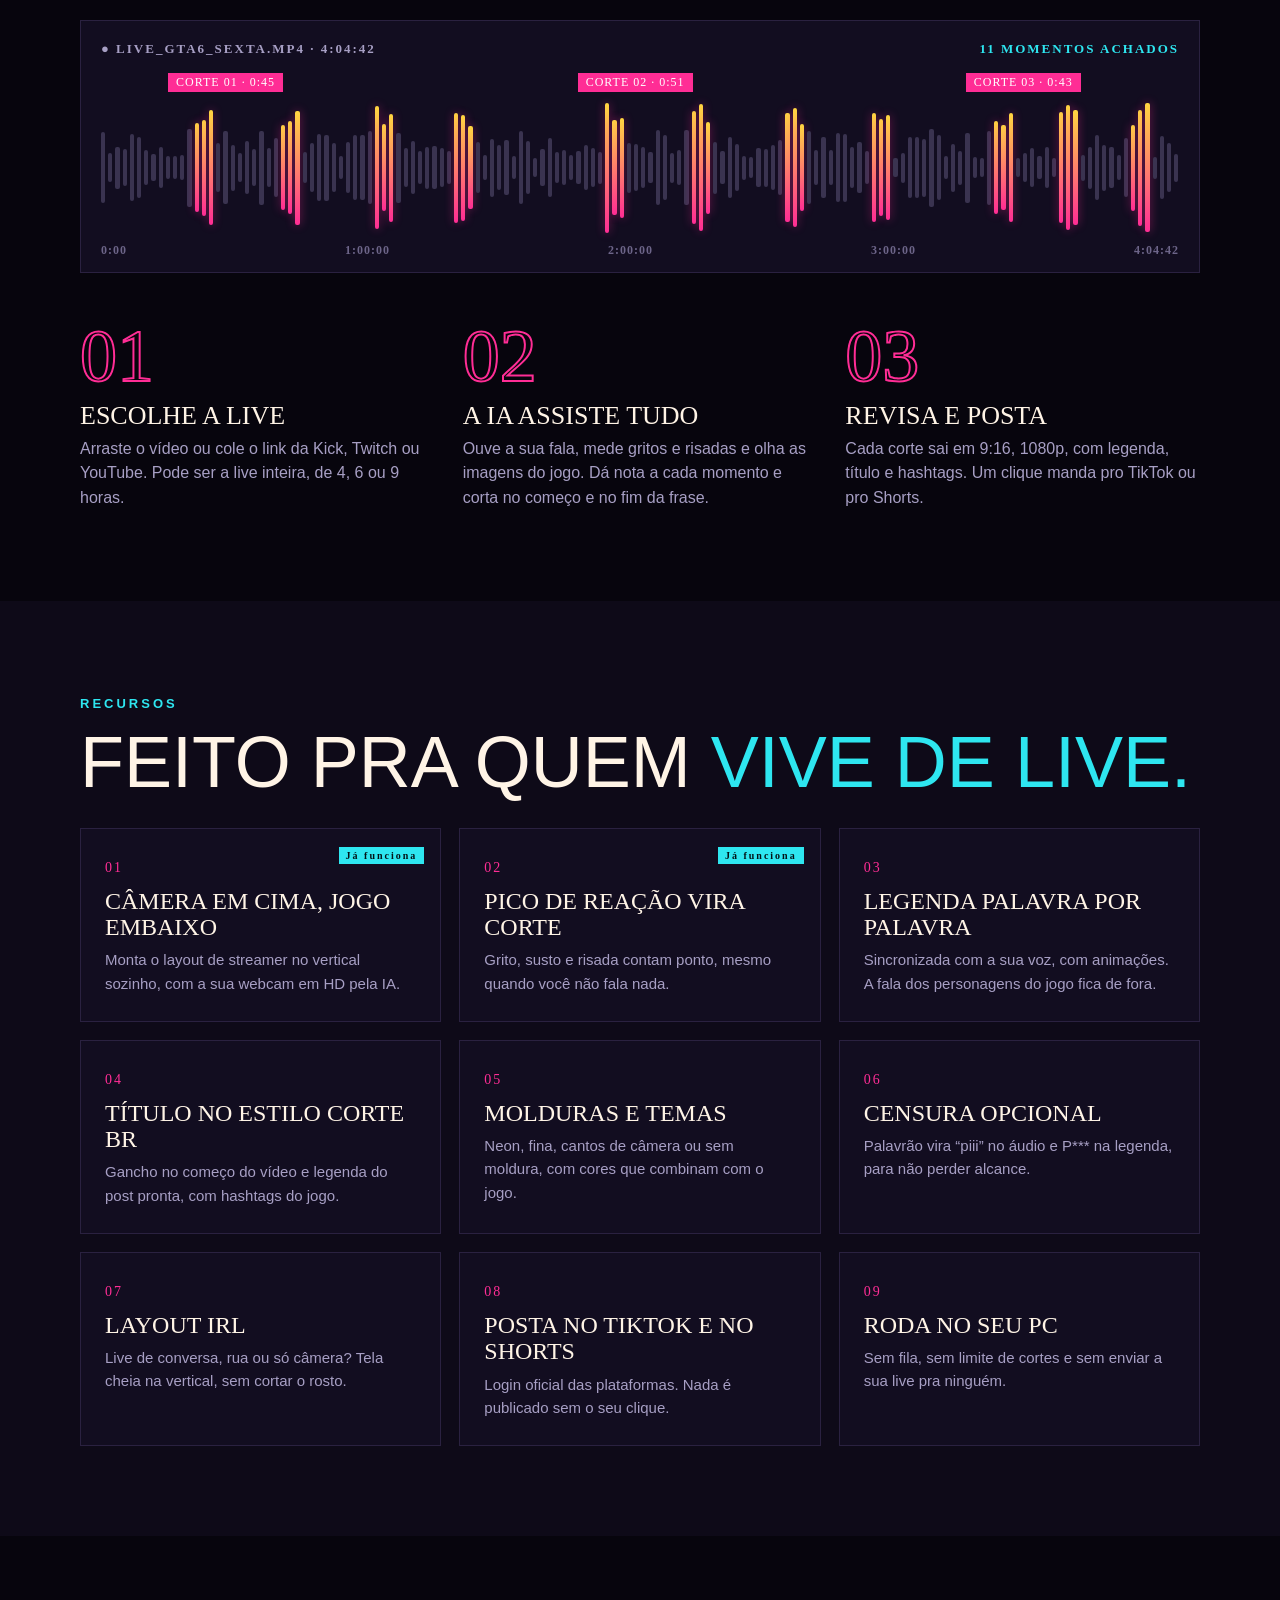
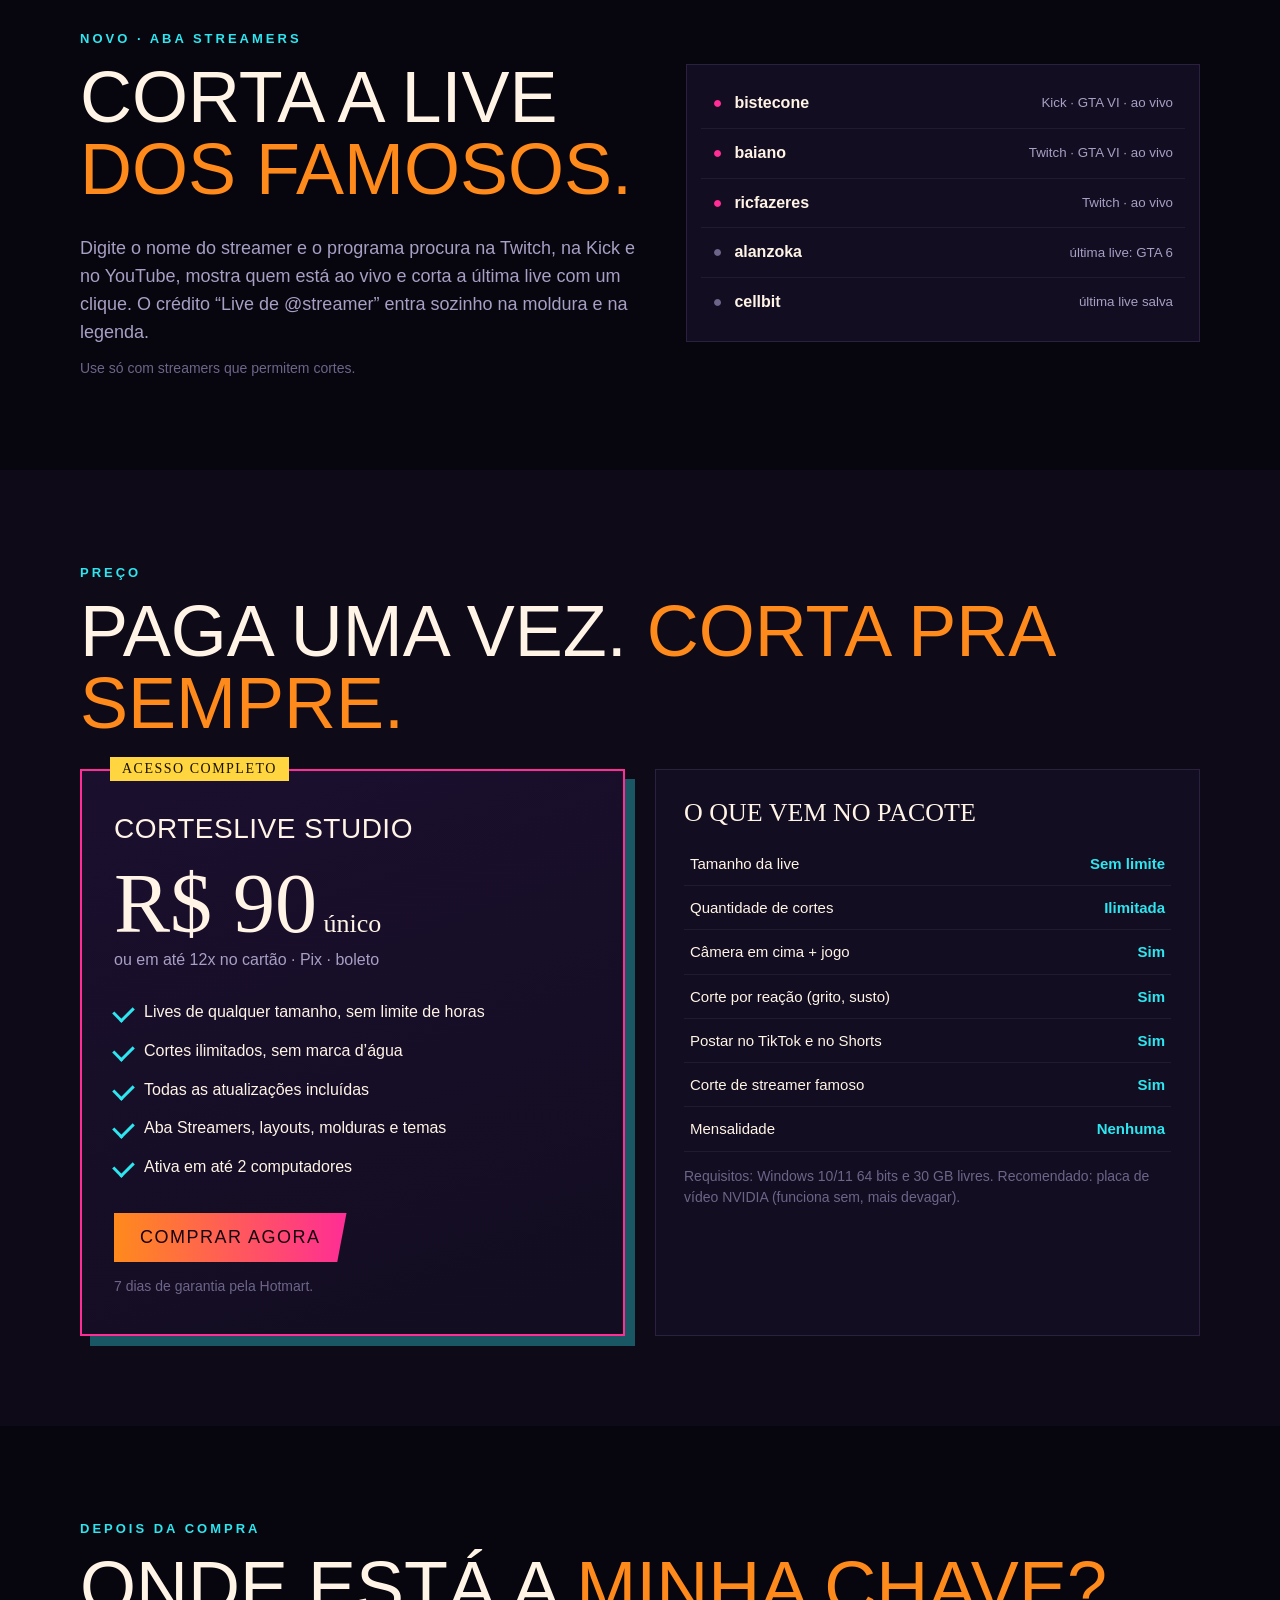
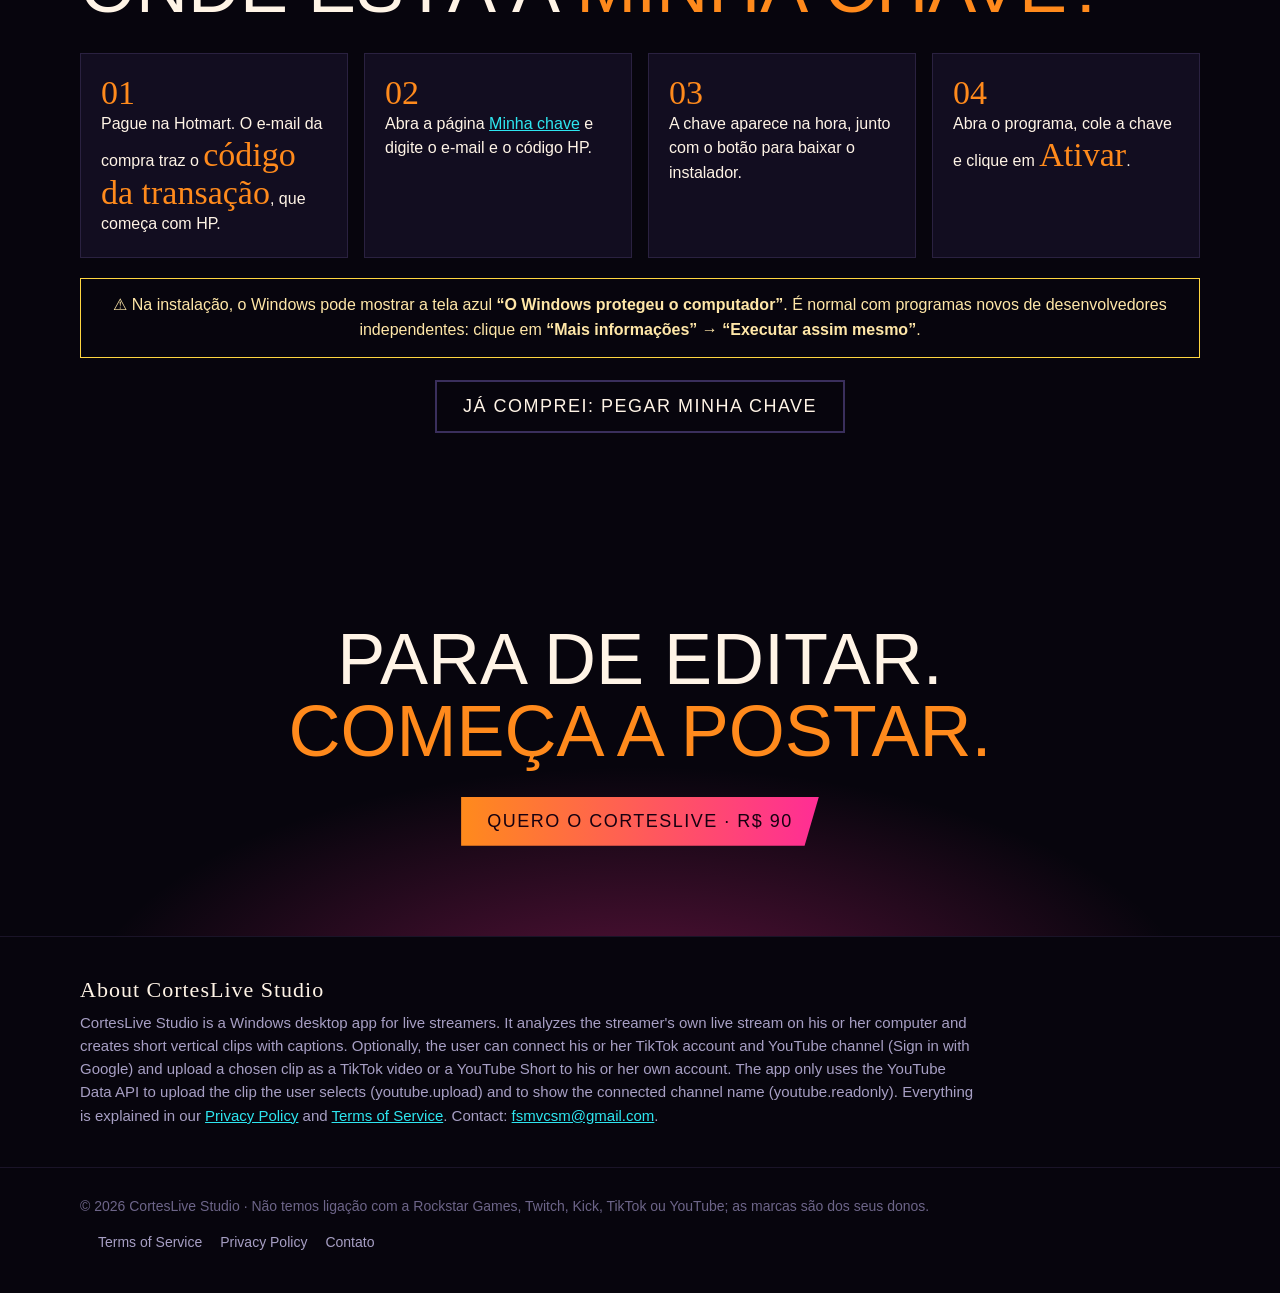
==== commit 13773173: "Protecao do site (CSP)" ====
--- a/index.html
+++ b/index.html
@@ -3,6 +3,8 @@
 <head>
 <meta charset="utf-8">
 <meta name="viewport" content="width=device-width, initial-scale=1">
+<meta http-equiv="Content-Security-Policy" content="default-src 'self'; script-src 'self' 'unsafe-inline'; style-src 'self' 'unsafe-inline' https://fonts.googleapis.com; font-src https://fonts.gstatic.com; img-src 'self' data:; connect-src 'self' https://corteslive.fsmvcsm.workers.dev; frame-src 'none'; object-src 'none'; base-uri 'self'; form-action 'self' https://pay.hotmart.com">
+<meta name="referrer" content="strict-origin-when-cross-origin">
 <title>CortesLive Studio · Sua live vira corte sozinha</title>
 <meta name="description" content="A IA assiste a sua live inteira, sem limite de horas, acha os melhores momentos e entrega cortes verticais com legenda, efeitos e título, prontos para TikTok, Reels e Shorts. Pagamento único.">
 <link rel="icon" href="logo.png">
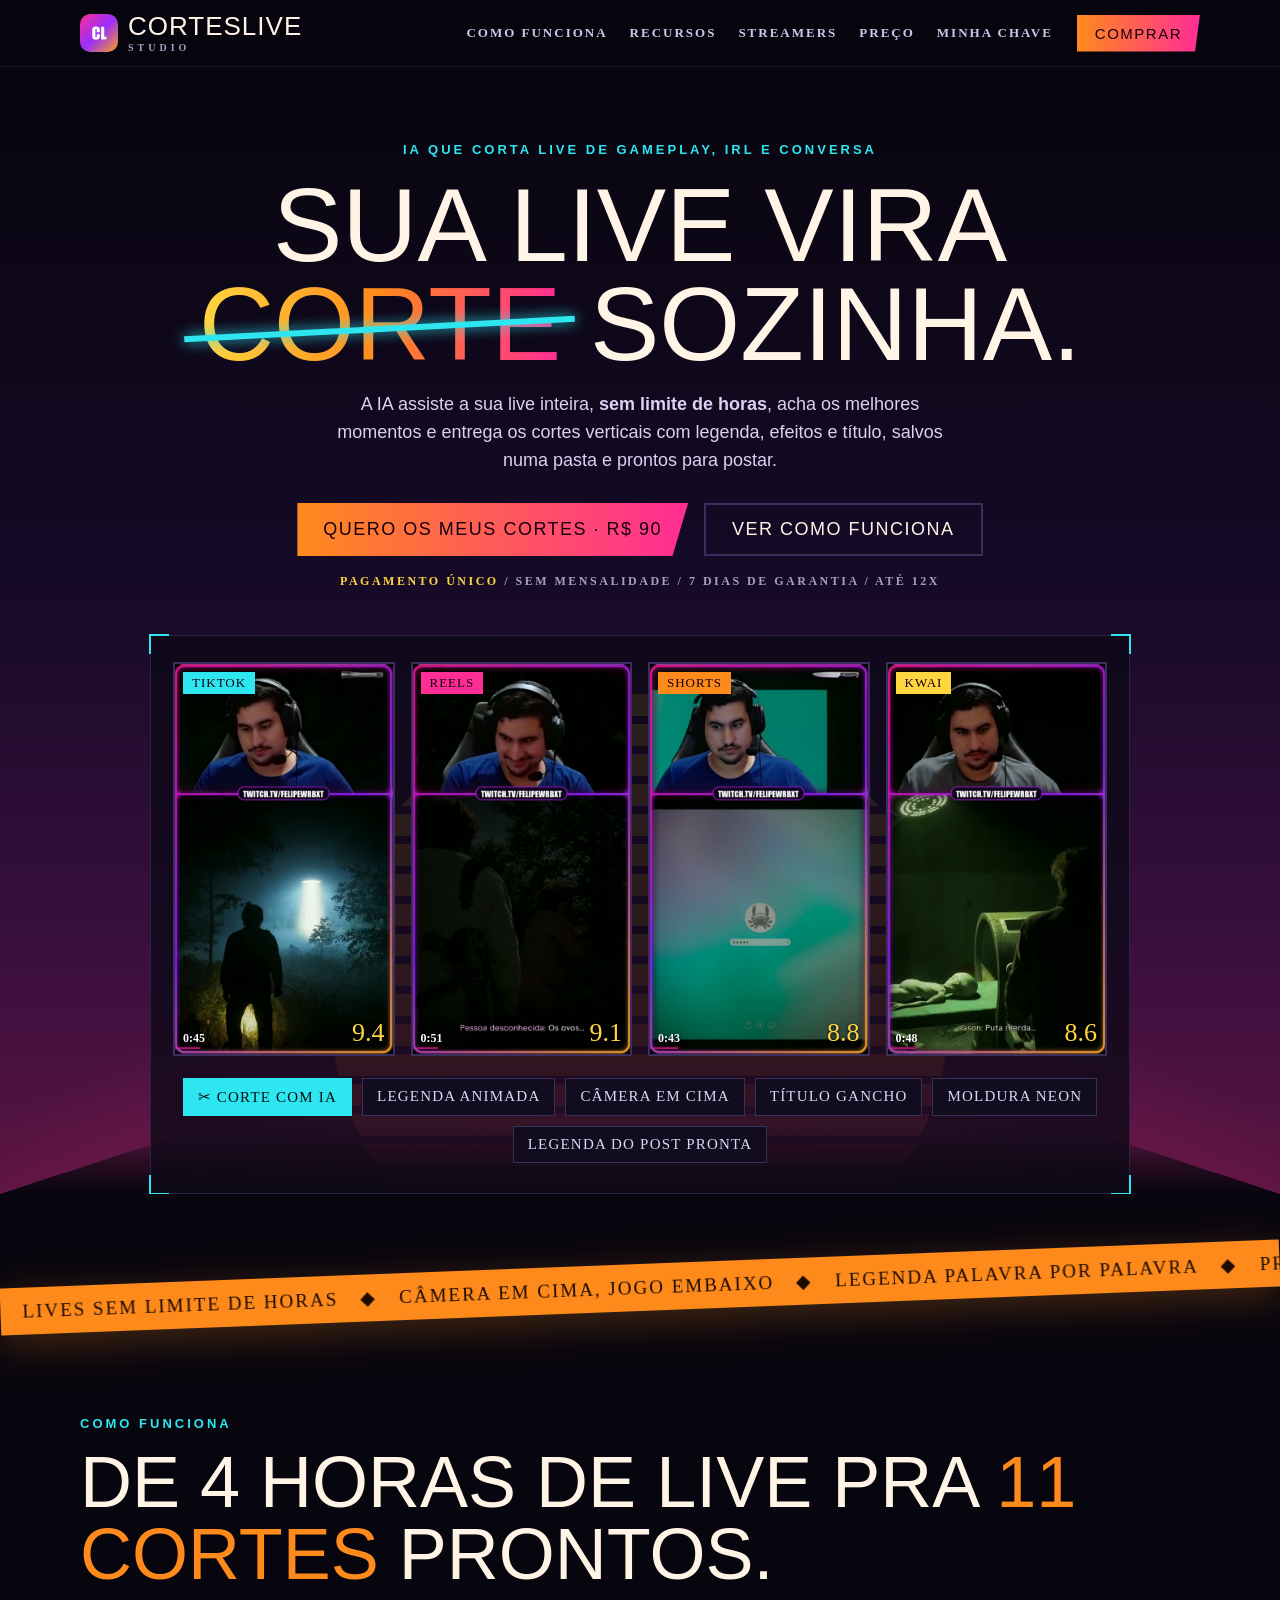
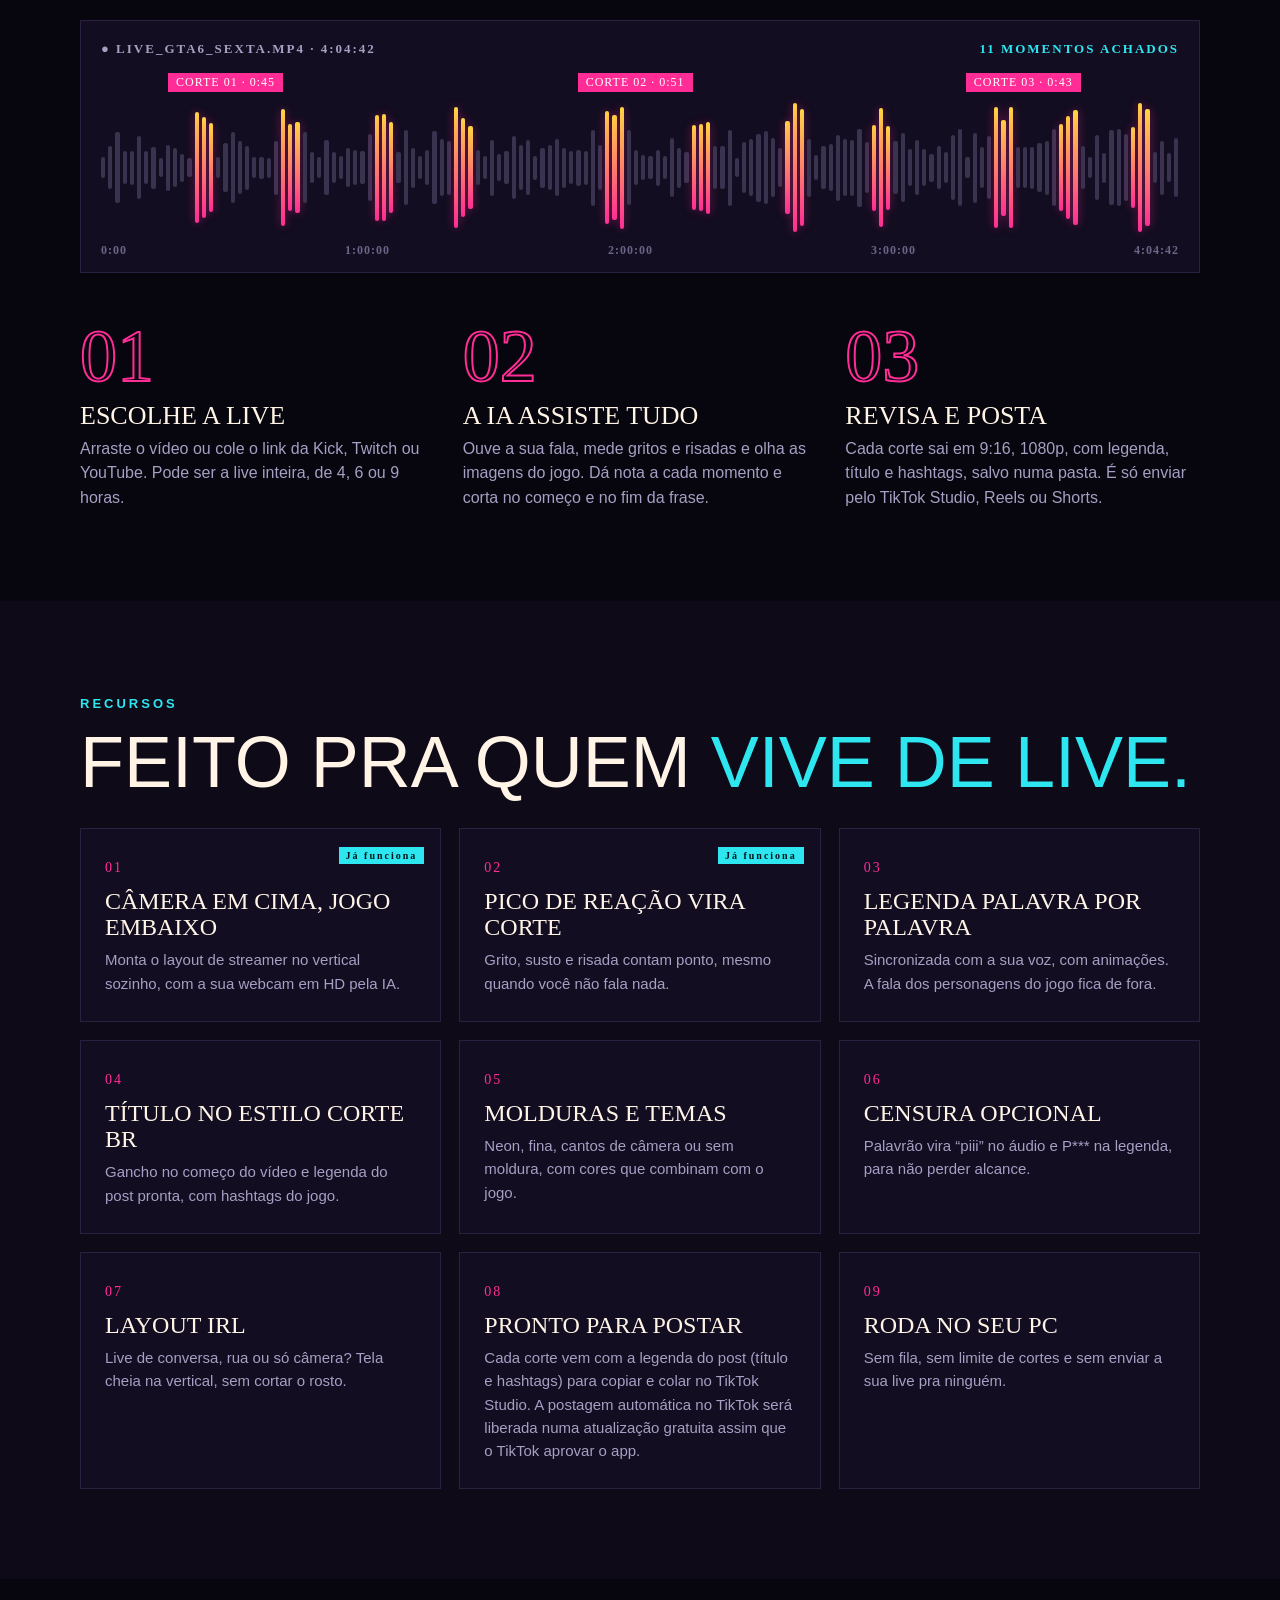
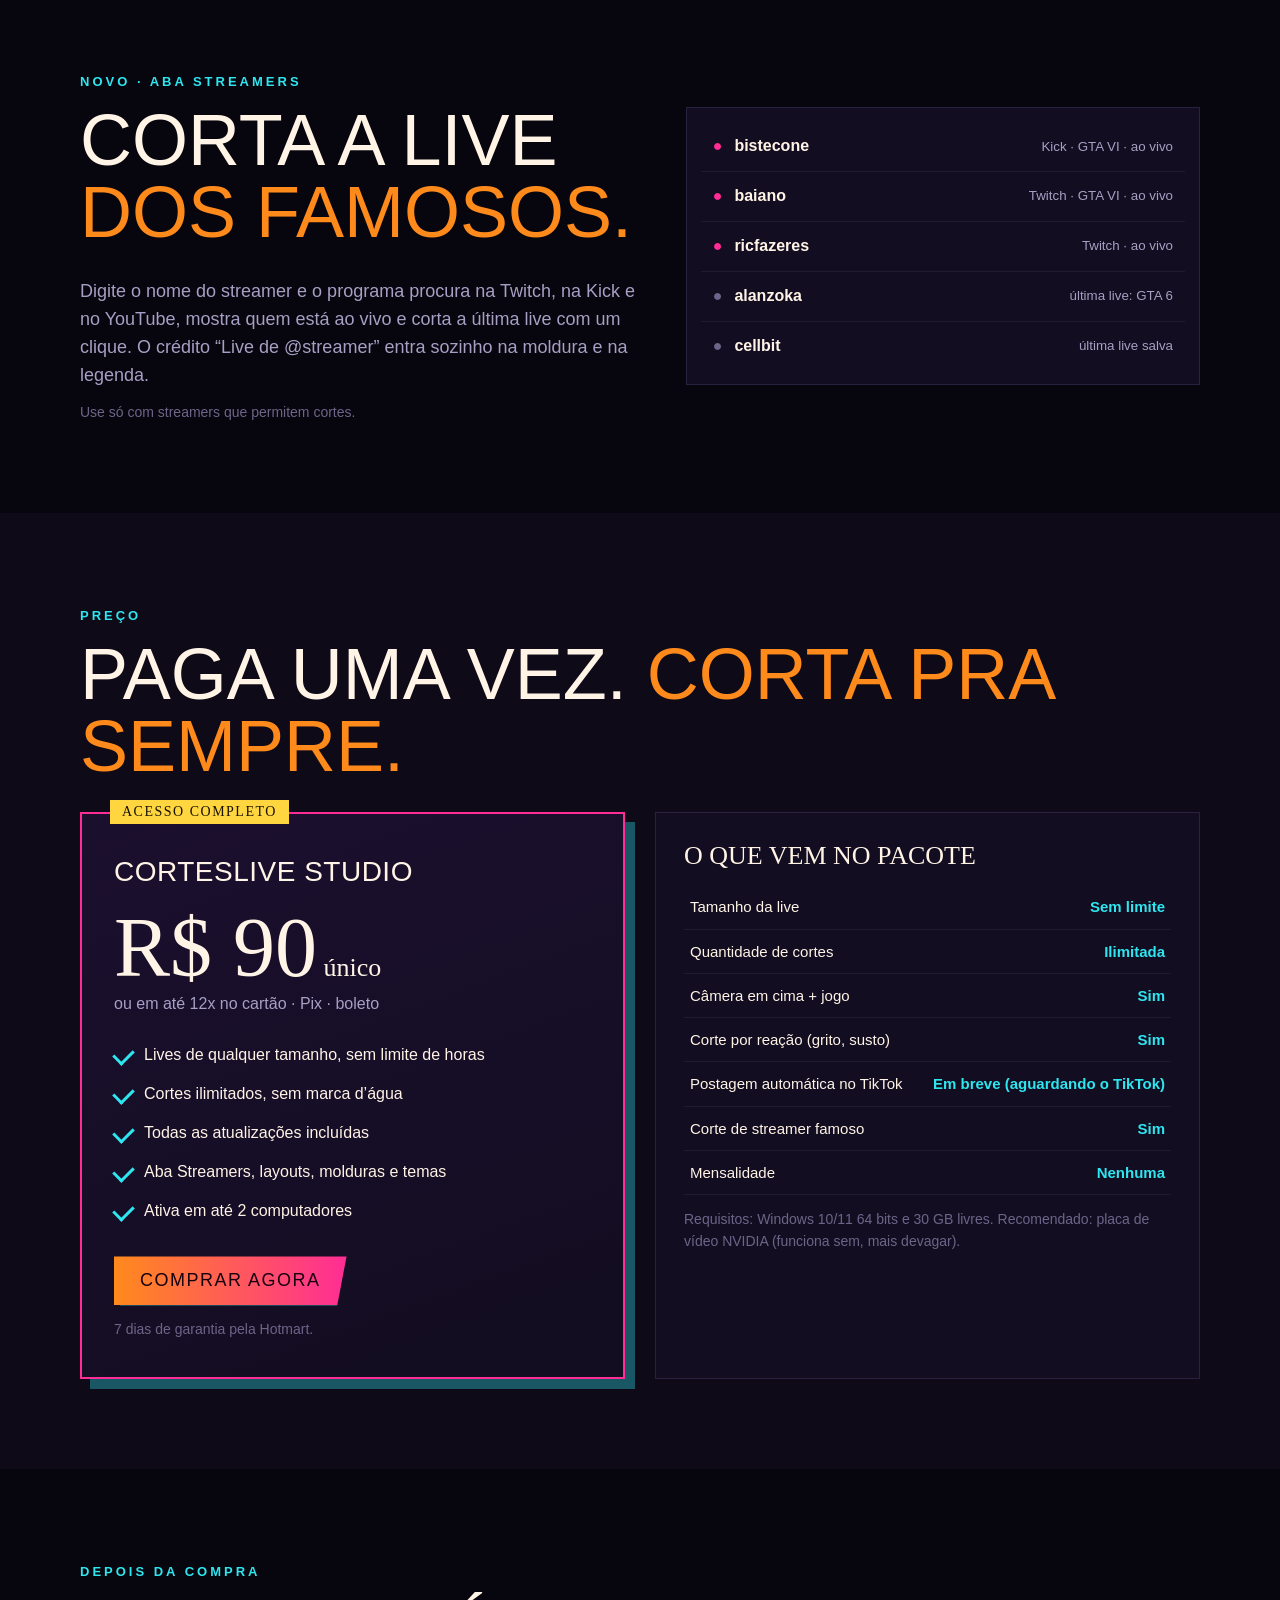
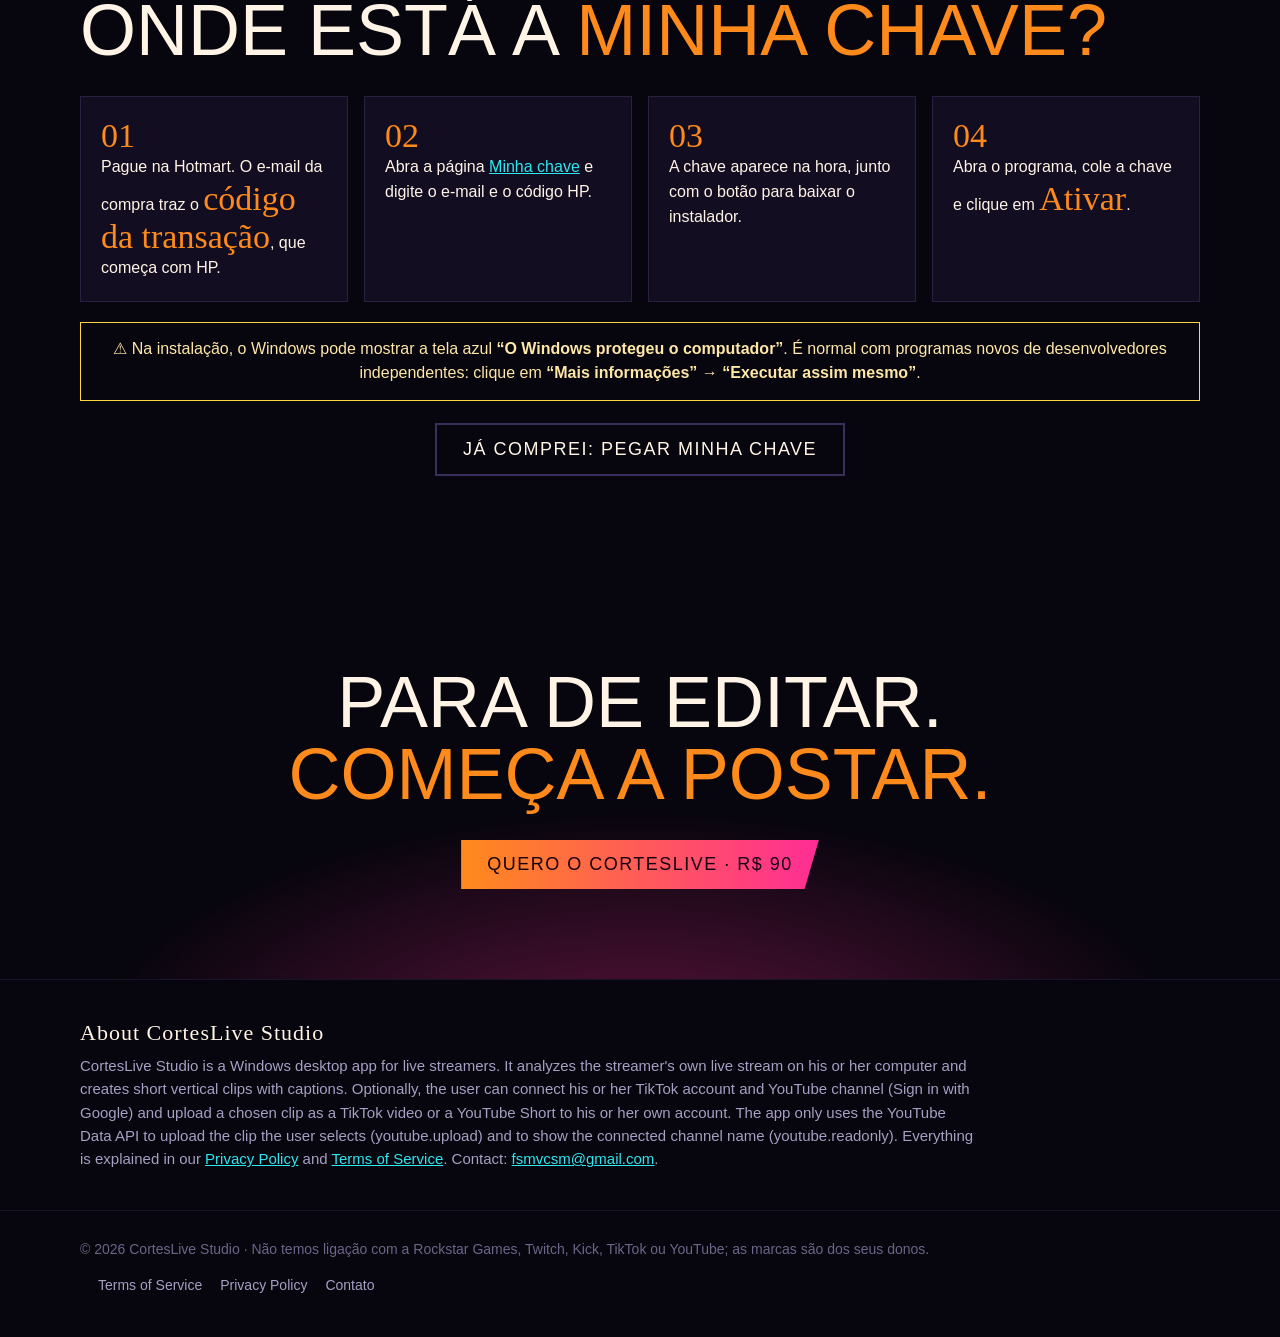
==== commit 573c4800: "Site: postagem automática no TikTok aguardando aprovação; cortes salvos prontos para postar" ====
--- a/index.html
+++ b/index.html
@@ -174,7 +174,7 @@
 <div class="heroi"><div class="wrap">
   <span class="kicker">IA que corta live de gameplay, IRL e conversa</span>
   <h1>Sua live vira<br><span class="risco">corte</span> sozinha.</h1>
-  <p class="lead">A IA assiste a sua live inteira, <b>sem limite de horas</b>, acha os melhores momentos e entrega os cortes verticais com legenda, efeitos e título. É só clicar em postar.</p>
+  <p class="lead">A IA assiste a sua live inteira, <b>sem limite de horas</b>, acha os melhores momentos e entrega os cortes verticais com legenda, efeitos e título, salvos numa pasta e prontos para postar.</p>
   <div class="ctas">
     <a class="bt pri" href="https://pay.hotmart.com/Q108612296G">Quero os meus cortes · R$ 90</a>
     <a class="bt sec" href="#como">Ver como funciona</a>
@@ -190,14 +190,14 @@
     </div>
     <div class="chips">
       <span class="chip on">✂ Corte com IA</span><span class="chip">Legenda animada</span><span class="chip">Câmera em cima</span>
-      <span class="chip">Título gancho</span><span class="chip">Moldura neon</span><span class="chip">Posta sozinho</span>
+      <span class="chip">Título gancho</span><span class="chip">Moldura neon</span><span class="chip">Legenda do post pronta</span>
     </div>
   </div>
 </div></div>
 
 <div class="faixa"><div>
-  <span>LIVES SEM LIMITE DE HORAS</span>◆<span>CÂMERA EM CIMA, JOGO EMBAIXO</span>◆<span>LEGENDA PALAVRA POR PALAVRA</span>◆<span>POSTA NO TIKTOK E NO SHORTS</span>◆<span>CORTE DE STREAMER FAMOSO</span>◆<span>100% EM PORTUGUÊS</span>◆
-  <span>LIVES SEM LIMITE DE HORAS</span>◆<span>CÂMERA EM CIMA, JOGO EMBAIXO</span>◆<span>LEGENDA PALAVRA POR PALAVRA</span>◆<span>POSTA NO TIKTOK E NO SHORTS</span>◆<span>CORTE DE STREAMER FAMOSO</span>◆<span>100% EM PORTUGUÊS</span>◆
+  <span>LIVES SEM LIMITE DE HORAS</span>◆<span>CÂMERA EM CIMA, JOGO EMBAIXO</span>◆<span>LEGENDA PALAVRA POR PALAVRA</span>◆<span>PRONTO PARA TIKTOK, REELS E SHORTS</span>◆<span>CORTE DE STREAMER FAMOSO</span>◆<span>100% EM PORTUGUÊS</span>◆
+  <span>LIVES SEM LIMITE DE HORAS</span>◆<span>CÂMERA EM CIMA, JOGO EMBAIXO</span>◆<span>LEGENDA PALAVRA POR PALAVRA</span>◆<span>PRONTO PARA TIKTOK, REELS E SHORTS</span>◆<span>CORTE DE STREAMER FAMOSO</span>◆<span>100% EM PORTUGUÊS</span>◆
 </div></div>
 
 <section id="como"><div class="wrap">
@@ -211,7 +211,7 @@
   <div class="passos">
     <div class="passo surge"><b>01</b><h3>Escolhe a live</h3><p>Arraste o vídeo ou cole o link da Kick, Twitch ou YouTube. Pode ser a live inteira, de 4, 6 ou 9 horas.</p></div>
     <div class="passo surge"><b>02</b><h3>A IA assiste tudo</h3><p>Ouve a sua fala, mede gritos e risadas e olha as imagens do jogo. Dá nota a cada momento e corta no começo e no fim da frase.</p></div>
-    <div class="passo surge"><b>03</b><h3>Revisa e posta</h3><p>Cada corte sai em 9:16, 1080p, com legenda, título e hashtags. Um clique manda pro TikTok ou pro Shorts.</p></div>
+    <div class="passo surge"><b>03</b><h3>Revisa e posta</h3><p>Cada corte sai em 9:16, 1080p, com legenda, título e hashtags, salvo numa pasta. É só enviar pelo TikTok Studio, Reels ou Shorts.</p></div>
   </div>
 </div></section>
 
@@ -226,7 +226,7 @@
     <div class="rec surge"><span class="n">05</span><h3>Molduras e temas</h3><p>Neon, fina, cantos de câmera ou sem moldura, com cores que combinam com o jogo.</p></div>
     <div class="rec surge"><span class="n">06</span><h3>Censura opcional</h3><p>Palavrão vira “piii” no áudio e P*** na legenda, para não perder alcance.</p></div>
     <div class="rec surge"><span class="n">07</span><h3>Layout IRL</h3><p>Live de conversa, rua ou só câmera? Tela cheia na vertical, sem cortar o rosto.</p></div>
-    <div class="rec surge"><span class="n">08</span><h3>Posta no TikTok e no Shorts</h3><p>Login oficial das plataformas. Nada é publicado sem o seu clique.</p></div>
+    <div class="rec surge"><span class="n">08</span><h3>Pronto para postar</h3><p>Cada corte vem com a legenda do post (título e hashtags) para copiar e colar no TikTok Studio. A postagem automática no TikTok será liberada numa atualização gratuita assim que o TikTok aprovar o app.</p></div>
     <div class="rec surge"><span class="n">09</span><h3>Roda no seu PC</h3><p>Sem fila, sem limite de cortes e sem enviar a sua live pra ninguém.</p></div>
   </div>
 </div></section>
@@ -271,7 +271,7 @@
         <tr><td>Quantidade de cortes</td><td>Ilimitada</td></tr>
         <tr><td>Câmera em cima + jogo</td><td>Sim</td></tr>
         <tr><td>Corte por reação (grito, susto)</td><td>Sim</td></tr>
-        <tr><td>Postar no TikTok e no Shorts</td><td>Sim</td></tr>
+        <tr><td>Postagem automática no TikTok</td><td>Em breve (aguardando o TikTok)</td></tr>
         <tr><td>Corte de streamer famoso</td><td>Sim</td></tr>
         <tr><td>Mensalidade</td><td>Nenhuma</td></tr>
       </table>
